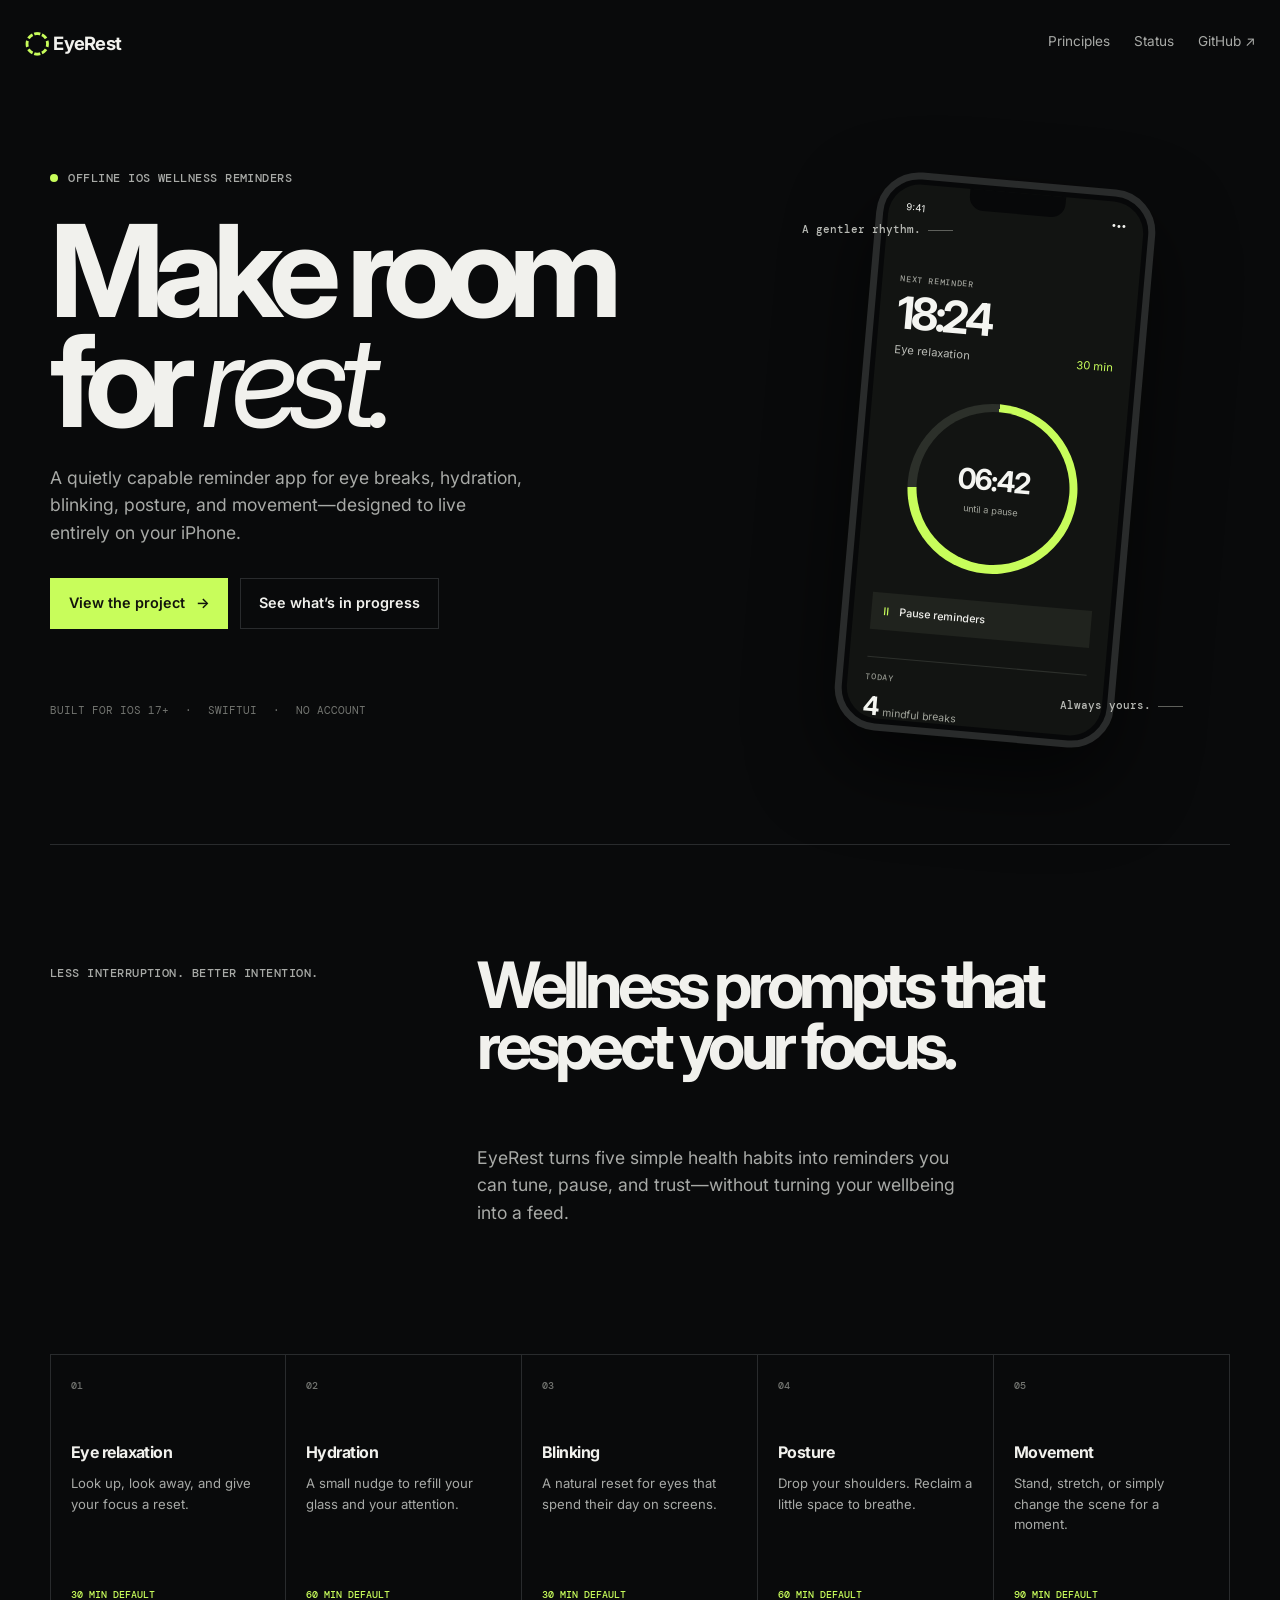
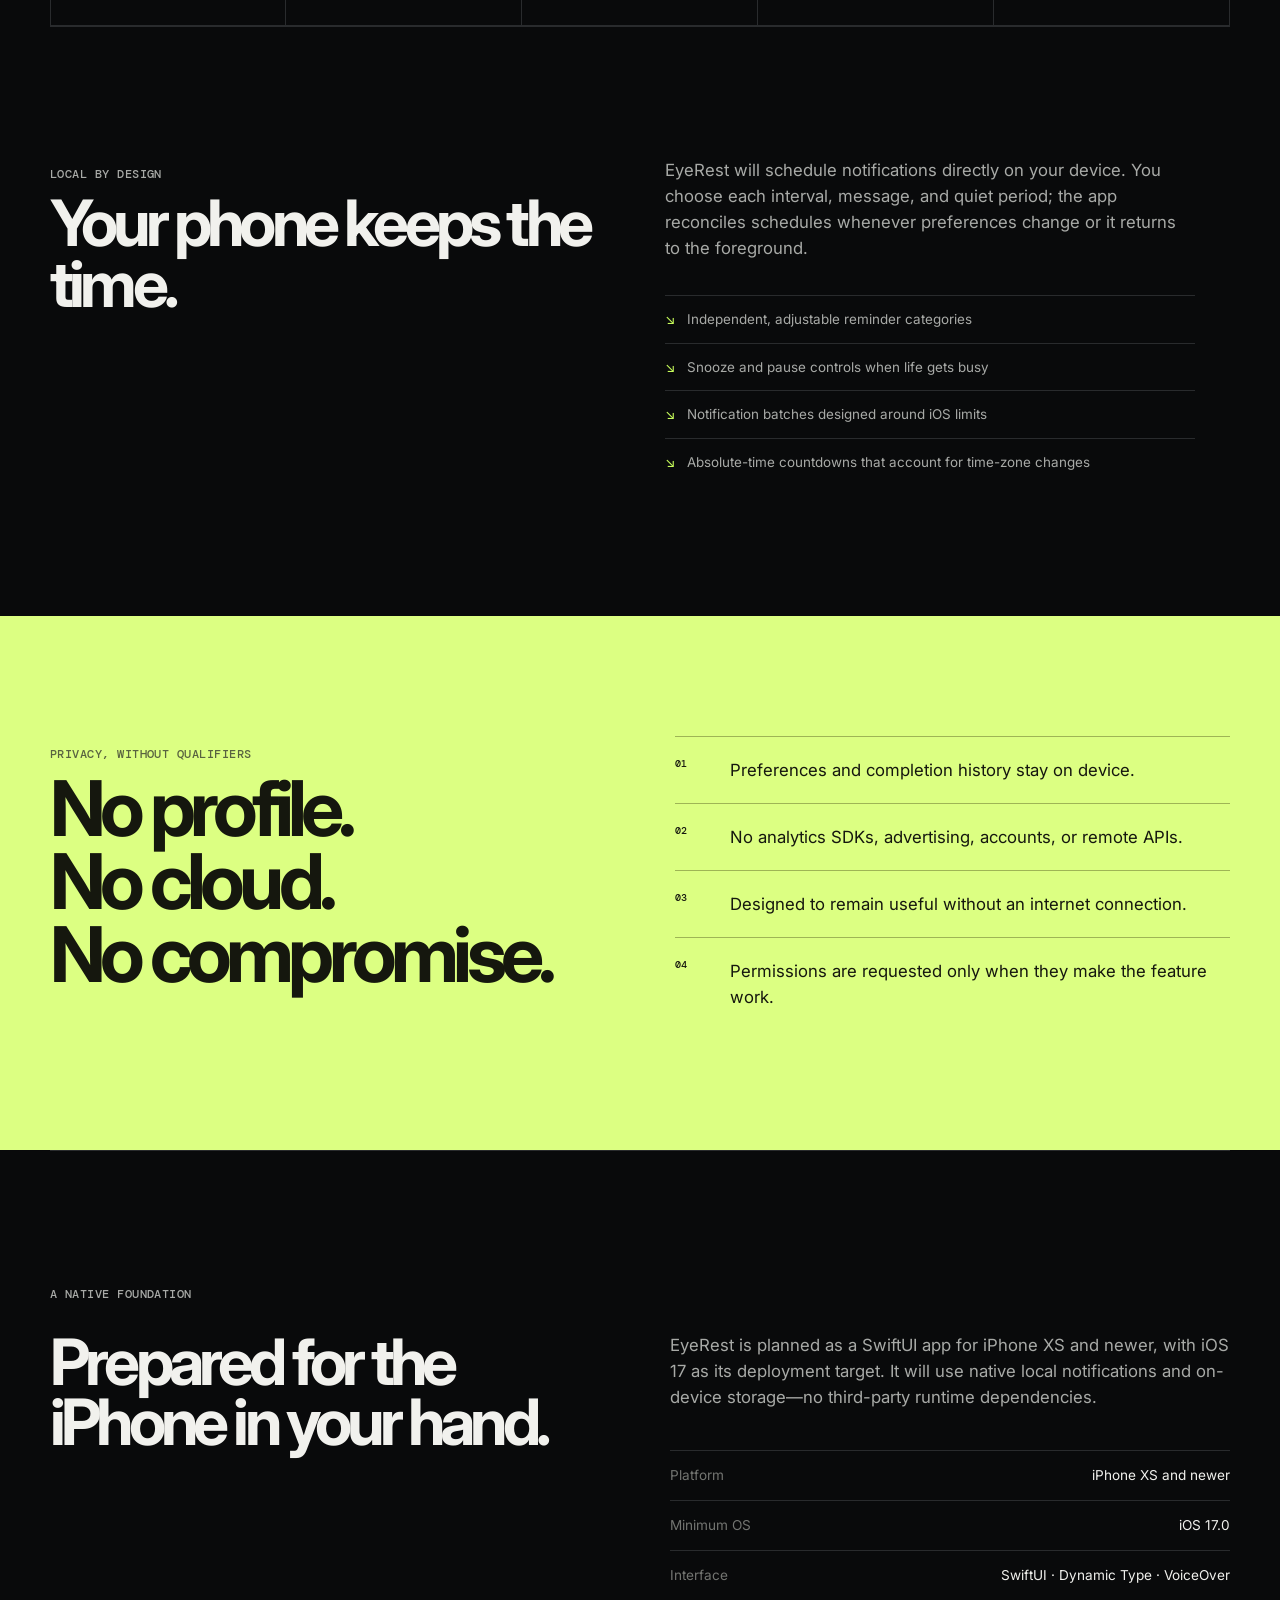
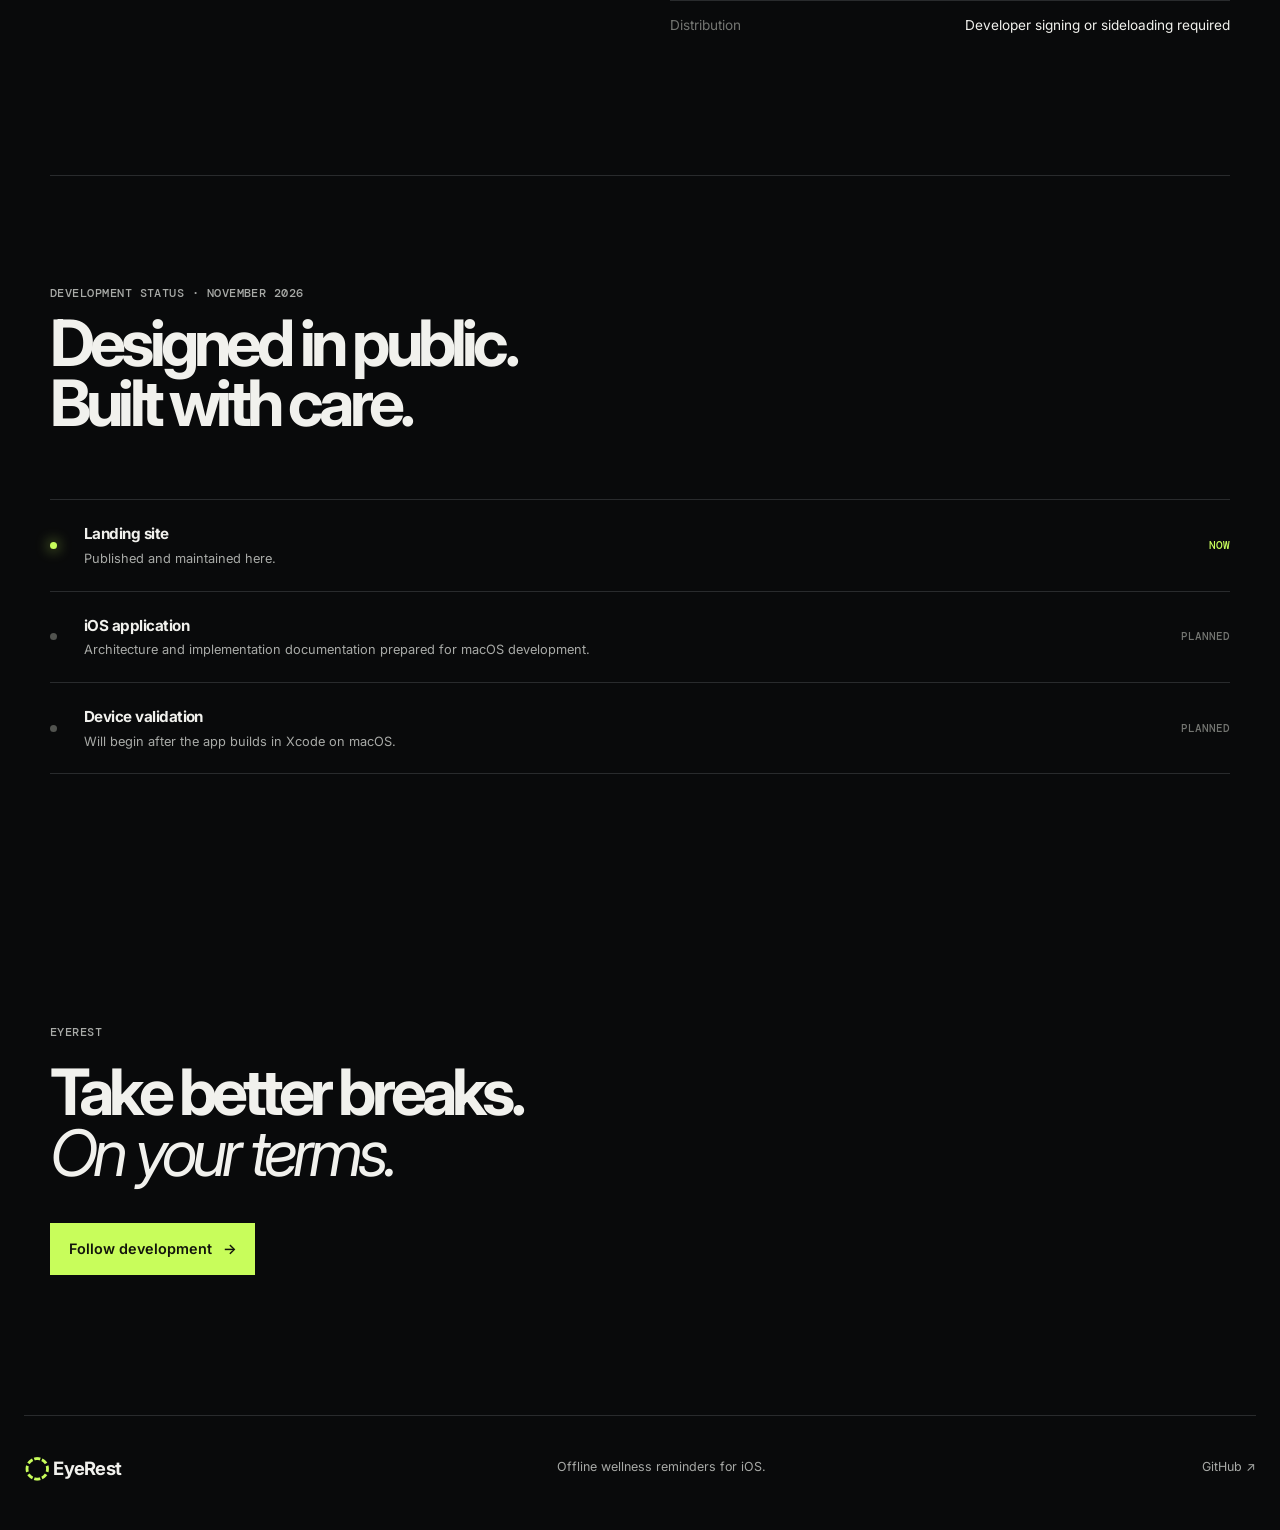
==== website/index.html @ 5dcae8ed "fix: restore landing page typography" ====
<!doctype html>
<html lang="en">
  <head>
    <meta charset="UTF-8" />
    <meta name="viewport" content="width=device-width, initial-scale=1.0" />
    <meta name="description" content="EyeRest is a privacy-first, offline iOS reminder app for calmer, healthier screen time." />
    <meta name="theme-color" content="#090a0b" />
    <title>EyeRest — A better rhythm for screen time</title>
    <link rel="preconnect" href="https://fonts.googleapis.com" />
    <link rel="preconnect" href="https://fonts.gstatic.com" crossorigin />
    <link href="https://fonts.googleapis.com/css2?family=DM+Mono:wght@400;500&family=Inter:wght@400;500;600;700;800&display=swap" rel="stylesheet" />
    <link rel="stylesheet" href="assets/styles.css" />
  </head>
  <body>
    <a class="skip-link" href="#main">Skip to content</a>
    <header class="site-header">
      <a class="brand" href="#top" aria-label="EyeRest home"><span class="brand-mark">◌</span>EyeRest</a>
      <nav aria-label="Primary navigation">
        <a href="#principles">Principles</a><a href="#status">Status</a><a href="https://github.com/Astear17/eyerest" target="_blank" rel="noreferrer">GitHub <span aria-hidden="true">↗</span></a>
      </nav>
    </header>
    <main id="main">
      <section class="hero" id="top">
        <div class="eyebrow"><span></span>Offline iOS wellness reminders</div>
        <h1>Make room<br />for <em>rest.</em></h1>
        <p class="hero-copy">A quietly capable reminder app for eye breaks, hydration, blinking, posture, and movement—designed to live entirely on your iPhone.</p>
        <div class="hero-actions"><a class="button primary" href="https://github.com/Astear17/eyerest" target="_blank" rel="noreferrer">View the project <span aria-hidden="true">→</span></a><a class="button quiet" href="#status">See what’s in progress</a></div>
        <div class="hero-meta"><span>Built for iOS 17+</span><span>SwiftUI</span><span>No account</span></div>
        <div class="phone-stage" aria-label="EyeRest app concept preview">
          <div class="phone"><div class="notch"></div><div class="screen"><div class="screen-top"><span>9:41</span><span>•••</span></div><p class="screen-label">NEXT REMINDER</p><p class="screen-time">18:24</p><p class="screen-name">Eye relaxation <span>30 min</span></p><div class="ring"><div class="ring-inner"><strong>06:42</strong><small>until a pause</small></div></div><div class="pause-demo" aria-label="Example: pause reminders"><span>Ⅱ</span> Pause reminders</div><div class="today"><p>TODAY</p><strong>4 <small>mindful breaks</small></strong></div></div></div>
          <div class="stage-note note-one">A gentler rhythm.<i></i></div><div class="stage-note note-two">Always yours.<i></i></div>
        </div>
      </section>
      <section class="intro rule-section"><p class="kicker">Less interruption. Better intention.</p><h2>Wellness prompts that respect your focus.</h2><p>EyeRest turns five simple health habits into reminders you can tune, pause, and trust—without turning your wellbeing into a feed.</p></section>
      <section class="feature-grid" aria-label="Reminder categories">
        <article><span class="num">01</span><h3>Eye relaxation</h3><p>Look up, look away, and give your focus a reset.</p><span class="default">30 min default</span></article>
        <article><span class="num">02</span><h3>Hydration</h3><p>A small nudge to refill your glass and your attention.</p><span class="default">60 min default</span></article>
        <article><span class="num">03</span><h3>Blinking</h3><p>A natural reset for eyes that spend their day on screens.</p><span class="default">30 min default</span></article>
        <article><span class="num">04</span><h3>Posture</h3><p>Drop your shoulders. Reclaim a little space to breathe.</p><span class="default">60 min default</span></article>
        <article><span class="num">05</span><h3>Movement</h3><p>Stand, stretch, or simply change the scene for a moment.</p><span class="default">90 min default</span></article>
      </section>
      <section class="notification-section rule-section"><div><p class="kicker">Local by design</p><h2>Your phone keeps the time.</h2></div><div class="notification-copy"><p>EyeRest will schedule notifications directly on your device. You choose each interval, message, and quiet period; the app reconciles schedules whenever preferences change or it returns to the foreground.</p><ul><li>Independent, adjustable reminder categories</li><li>Snooze and pause controls when life gets busy</li><li>Notification batches designed around iOS limits</li><li>Absolute-time countdowns that account for time-zone changes</li></ul></div></section>
      <section class="privacy" id="principles"><div class="privacy-statement"><p class="kicker">Privacy, without qualifiers</p><h2>No profile.<br />No cloud.<br />No compromise.</h2></div><div class="privacy-list"><div><span>01</span><p>Preferences and completion history stay on device.</p></div><div><span>02</span><p>No analytics SDKs, advertising, accounts, or remote APIs.</p></div><div><span>03</span><p>Designed to remain useful without an internet connection.</p></div><div><span>04</span><p>Permissions are requested only when they make the feature work.</p></div></div></section>
      <section class="compatibility rule-section"><p class="kicker">A native foundation</p><div class="compat-layout"><h2>Prepared for the iPhone in your hand.</h2><div><p>EyeRest is planned as a SwiftUI app for iPhone XS and newer, with iOS 17 as its deployment target. It will use native local notifications and on-device storage—no third-party runtime dependencies.</p><dl><div><dt>Platform</dt><dd>iPhone XS and newer</dd></div><div><dt>Minimum OS</dt><dd>iOS 17.0</dd></div><div><dt>Interface</dt><dd>SwiftUI · Dynamic Type · VoiceOver</dd></div><div><dt>Distribution</dt><dd>Developer signing or sideloading required</dd></div></dl></div></div></section>
      <section class="status" id="status"><p class="kicker">Development status · November 2026</p><h2>Designed in public.<br />Built with care.</h2><div class="status-grid"><div class="status-item active"><span class="status-dot"></span><div><h3>Landing site</h3><p>Published and maintained here.</p></div><b>Now</b></div><div class="status-item"><span class="status-dot"></span><div><h3>iOS application</h3><p>Architecture and implementation documentation prepared for macOS development.</p></div><b>Planned</b></div><div class="status-item"><span class="status-dot"></span><div><h3>Device validation</h3><p>Will begin after the app builds in Xcode on macOS.</p></div><b>Planned</b></div></div></section>
      <section class="closing"><p class="kicker">EyeRest</p><h2>Take better breaks.<br /><em>On your terms.</em></h2><a class="button primary" href="https://github.com/Astear17/eyerest" target="_blank" rel="noreferrer">Follow development <span aria-hidden="true">→</span></a></section>
    </main>
    <footer><a class="brand" href="#top"><span class="brand-mark">◌</span>EyeRest</a><p>Offline wellness reminders for iOS.</p><a href="https://github.com/Astear17/eyerest" target="_blank" rel="noreferrer">GitHub ↗</a></footer>
    <script src="assets/main.js"></script>
  </body>
</html>
---- website/assets/styles.css ----
:root{--bg:#090a0b;--surface:#101112;--line:#292b2d;--text:#f1f1ed;--muted:#a8aaa7;--subtle:#737571;--lime:#c8fd5b;--display:'Inter',Arial,sans-serif;--mono:'DM Mono',monospace}*{box-sizing:border-box}html{scroll-behavior:smooth}body{margin:0;background:var(--bg);color:var(--text);font:16px/1.55 var(--display)}a{color:inherit;text-decoration:none}.skip-link{position:fixed;top:-10rem;left:1rem;background:var(--lime);color:#111;padding:.6rem 1rem;z-index:5}.skip-link:focus{top:1rem}.site-header{width:min(1280px,calc(100% - 48px));height:84px;margin:auto;display:flex;align-items:center;justify-content:space-between}.brand{font-weight:700;letter-spacing:-.04em;font-size:1.15rem}.brand-mark{color:var(--lime);font-size:1.6em;vertical-align:-.08em;margin-right:.17em}nav{display:flex;gap:1.5rem;color:var(--muted);font-size:.85rem}nav a:hover,footer a:hover{color:var(--lime)}.hero{width:min(1180px,calc(100% - 48px));margin:0 auto;padding:88px 0 100px;min-height:760px;position:relative}.eyebrow,.kicker{font:500 .72rem/1.2 var(--mono);letter-spacing:.04em;text-transform:uppercase;color:var(--muted)}.eyebrow span{display:inline-block;width:8px;height:8px;background:var(--lime);border-radius:50%;margin-right:.65rem}.hero h1{font-size:clamp(4.5rem,10vw,8.9rem);line-height:.86;letter-spacing:-.085em;margin:30px 0 28px;font-weight:700}.hero em,.closing em{font-weight:400}.hero-copy{max-width:480px;color:var(--muted);font-size:1.1rem}.hero-actions{display:flex;gap:12px;margin-top:32px}.button{display:inline-flex;gap:.7rem;align-items:center;font-weight:600;font-size:.9rem;padding:.85rem 1.1rem;border:1px solid var(--line);transition:background .2s,color .2s}.primary{background:var(--lime);border-color:var(--lime);color:#12140c}.primary:hover{background:#dcff94}.quiet:hover{border-color:var(--text)}.hero-meta{display:flex;gap:16px;margin-top:74px;color:var(--subtle);font:400 .7rem var(--mono);text-transform:uppercase}.hero-meta span+span:before{content:'·';margin-right:16px}.phone-stage{position:absolute;width:390px;height:600px;right:40px;top:76px;display:grid;place-items:center}.phone{height:560px;width:280px;border:7px solid #292b2b;border-radius:43px;padding:5px;background:#070809;box-shadow:0 35px 80px #0009;transform:rotate(5deg);animation:float 6s ease-in-out infinite}.screen{background:#121412;height:100%;border-radius:32px;padding:17px 18px;color:#f4f5f1}.notch{position:absolute;width:96px;height:21px;background:#070809;border-radius:0 0 14px 14px;top:5px;left:85px;z-index:1}.screen-top{font-size:.6rem;display:flex;justify-content:space-between}.screen-label{font:500 .52rem var(--mono);letter-spacing:.08em;color:#9d9f98;margin:58px 0 0}.screen-time{font-weight:700;font-size:2.8rem;letter-spacing:-.08em;line-height:1;margin:.4rem 0}.screen-name{font-size:.7rem;margin:0;color:#b9bbb5}.screen-name span{color:var(--lime);float:right}.ring{margin:36px auto 28px;width:170px;height:170px;border-radius:50%;background:conic-gradient(var(--lime) 0 74%,#2c302a 74% 100%);display:grid;place-items:center}.ring-inner{width:153px;height:153px;border-radius:50%;display:grid;place-content:center;text-align:center;background:#121412}.ring strong{font-size:1.8rem;letter-spacing:-.07em}.ring small{color:#a2a59c;font-size:.58rem}.pause-demo{width:100%;background:#20231e;color:#f1f1ed;border:0;padding:12px;font:500 .67rem var(--display)}.pause-demo span{color:var(--lime);margin-right:7px}.today{margin-top:27px;border-top:1px solid #2d302c;padding-top:14px}.today p{font:500 .52rem var(--mono);letter-spacing:.08em;color:#8f928a;margin:0 0 4px}.today strong{font-size:1.6rem;letter-spacing:-.06em}.today small{font-size:.65rem;font-weight:400;letter-spacing:0;color:#a2a59c}.stage-note{position:absolute;font:500 .68rem var(--mono);color:#b8bab5}.stage-note i{display:inline-block;width:25px;border-top:1px solid #5e605b;vertical-align:middle;margin:0 7px}.note-one{top:62px;left:2px}.note-two{bottom:48px;right:0}.rule-section{border-top:1px solid var(--line);width:min(1180px,calc(100% - 48px));margin:auto}.intro{padding:110px 0;display:grid;grid-template-columns:1fr 2fr;gap:50px}.intro h2,.notification-section h2,.privacy h2,.compatibility h2,.status h2,.closing h2{font-size:clamp(2.5rem,5vw,5.2rem);line-height:.95;letter-spacing:-.075em;margin:0}.intro>p:last-child{color:var(--muted);font-size:1.1rem;max-width:480px;grid-column:2}.feature-grid{width:min(1180px,calc(100% - 48px));margin:auto;display:grid;grid-template-columns:repeat(5,1fr);border-top:1px solid var(--line);border-bottom:1px solid var(--line)}.feature-grid article{min-height:270px;padding:24px 20px;border-right:1px solid var(--line);display:flex;flex-direction:column}.feature-grid article:first-child{border-left:1px solid var(--line)}.num{font:500 .65rem var(--mono);color:var(--subtle)}h3{font-size:1rem;letter-spacing:-.035em;margin:48px 0 9px}.feature-grid p{font-size:.82rem;color:var(--muted);margin:0}.default{font:500 .62rem var(--mono);color:var(--lime);margin-top:auto;text-transform:uppercase}.notification-section{padding:130px 0;display:grid;grid-template-columns:1fr 1fr;gap:50px}.notification-copy{color:var(--muted);max-width:530px}.notification-copy p{margin-top:0;font-size:1.05rem}.notification-copy ul{list-style:none;padding:0;margin:34px 0 0}.notification-copy li{padding:13px 0;border-top:1px solid var(--line);font-size:.84rem}.notification-copy li:before{content:'↘';color:var(--lime);margin-right:12px}.privacy{background:#dcff82;color:#15170e;display:grid;grid-template-columns:1fr 1fr;padding:120px max(24px,calc((100vw - 1180px)/2));gap:70px}.privacy .kicker{color:#596340}.privacy h2{font-size:clamp(3rem,6vw,6rem)}.privacy-list>div{display:grid;grid-template-columns:55px 1fr;border-top:1px solid #9eb555;padding:20px 0}.privacy-list span{font:500 .65rem var(--mono)}.privacy-list p{font-size:1.05rem;margin:0}.compatibility{padding:125px 0}.compat-layout{display:grid;grid-template-columns:1fr 1fr;gap:60px;margin-top:30px}.compat-layout>div>p{color:var(--muted);font-size:1.05rem;margin-top:0}dl{margin:40px 0 0}dl>div{display:flex;justify-content:space-between;padding:14px 0;border-top:1px solid var(--line);font-size:.85rem}dt{color:var(--subtle)}dd{margin:0;text-align:right}.status{width:min(1180px,calc(100% - 48px));margin:auto;border-top:1px solid var(--line);padding:100px 0}.status-grid{margin-top:65px;border-top:1px solid var(--line)}.status-item{display:grid;grid-template-columns:18px 1fr auto;gap:16px;align-items:center;border-bottom:1px solid var(--line);padding:22px 0}.status-dot{width:7px;height:7px;border-radius:50%;background:#51534f}.status-item.active .status-dot{background:var(--lime);box-shadow:0 0 14px var(--lime)}.status-item h3{margin:0;font-size:.95rem}.status-item p{margin:3px 0 0;color:var(--muted);font-size:.8rem}.status-item b{font:500 .66rem var(--mono);text-transform:uppercase;color:var(--subtle)}.active b{color:var(--lime)}.closing{width:min(1180px,calc(100% - 48px));margin:auto;padding:140px 0}.closing h2{margin:22px 0 40px}footer{border-top:1px solid var(--line);width:min(1280px,calc(100% - 48px));margin:auto;padding:28px 0 40px;display:flex;align-items:center;justify-content:space-between;font-size:.78rem;color:var(--muted)}footer .brand{color:var(--text)}footer p{margin:0}@keyframes float{50%{transform:rotate(5deg) translateY(-12px)}}@media(max-width:800px){.site-header{height:68px;width:min(100% - 32px,1280px)}nav a:not(:last-child){display:none}.hero{width:min(100% - 32px,1180px);padding-top:70px;min-height:900px}.hero h1{font-size:clamp(4.4rem,19vw,7rem)}.phone-stage{top:410px;left:50%;right:auto;transform:translateX(-50%) scale(.9)}.hero-meta{margin-top:45px;font-size:.58rem;gap:8px}.hero-meta span+span:before{margin-right:8px}.intro{grid-template-columns:1fr;padding:80px 0;gap:25px}.intro>p:last-child{grid-column:auto}.feature-grid{grid-template-columns:1fr 1fr}.feature-grid article{min-height:210px}.feature-grid article:first-child{border-left:1px solid var(--line)}.feature-grid article:last-child{grid-column:span 2}.feature-grid h3{margin-top:26px}.notification-section,.compat-layout,.privacy{grid-template-columns:1fr}.notification-section{padding:80px 0;gap:35px}.privacy{padding:80px 24px;gap:45px}.compatibility{padding:80px 0}.status{padding:80px 0}.closing{padding:95px 0}footer{width:calc(100% - 32px);flex-wrap:wrap;gap:16px}.stage-note{display:none}}@media(max-width:410px){.phone-stage{transform:translateX(-50%) scale(.8)}.hero{min-height:825px}.hero-actions{flex-direction:column;align-items:flex-start}.feature-grid{grid-template-columns:1fr}.feature-grid article:last-child{grid-column:auto}.feature-grid article{min-height:180px}.status-item{grid-template-columns:15px 1fr}.status-item b{grid-column:2}}
@media(max-width:800px){.hero{min-height:1080px}.phone-stage{top:525px}.hero-meta{visibility:hidden}}@media(max-width:410px){.hero{min-height:975px}}
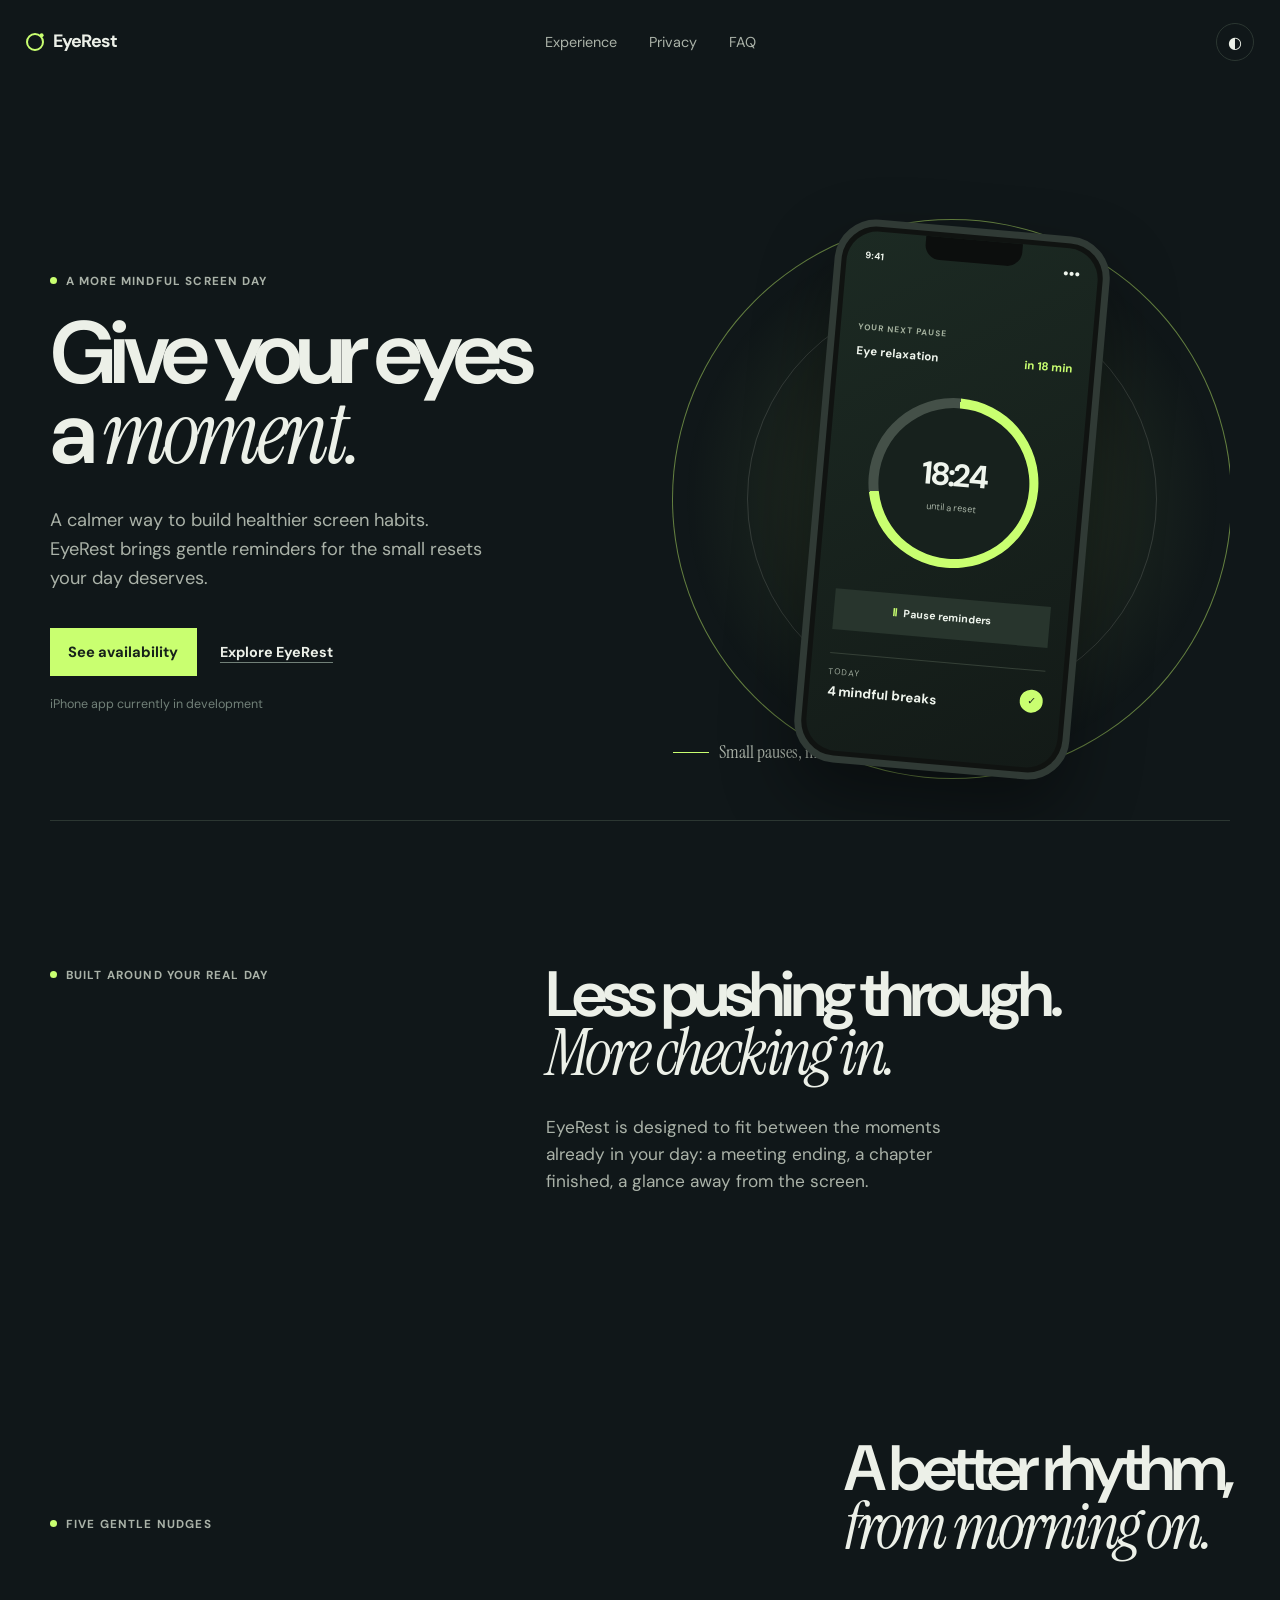
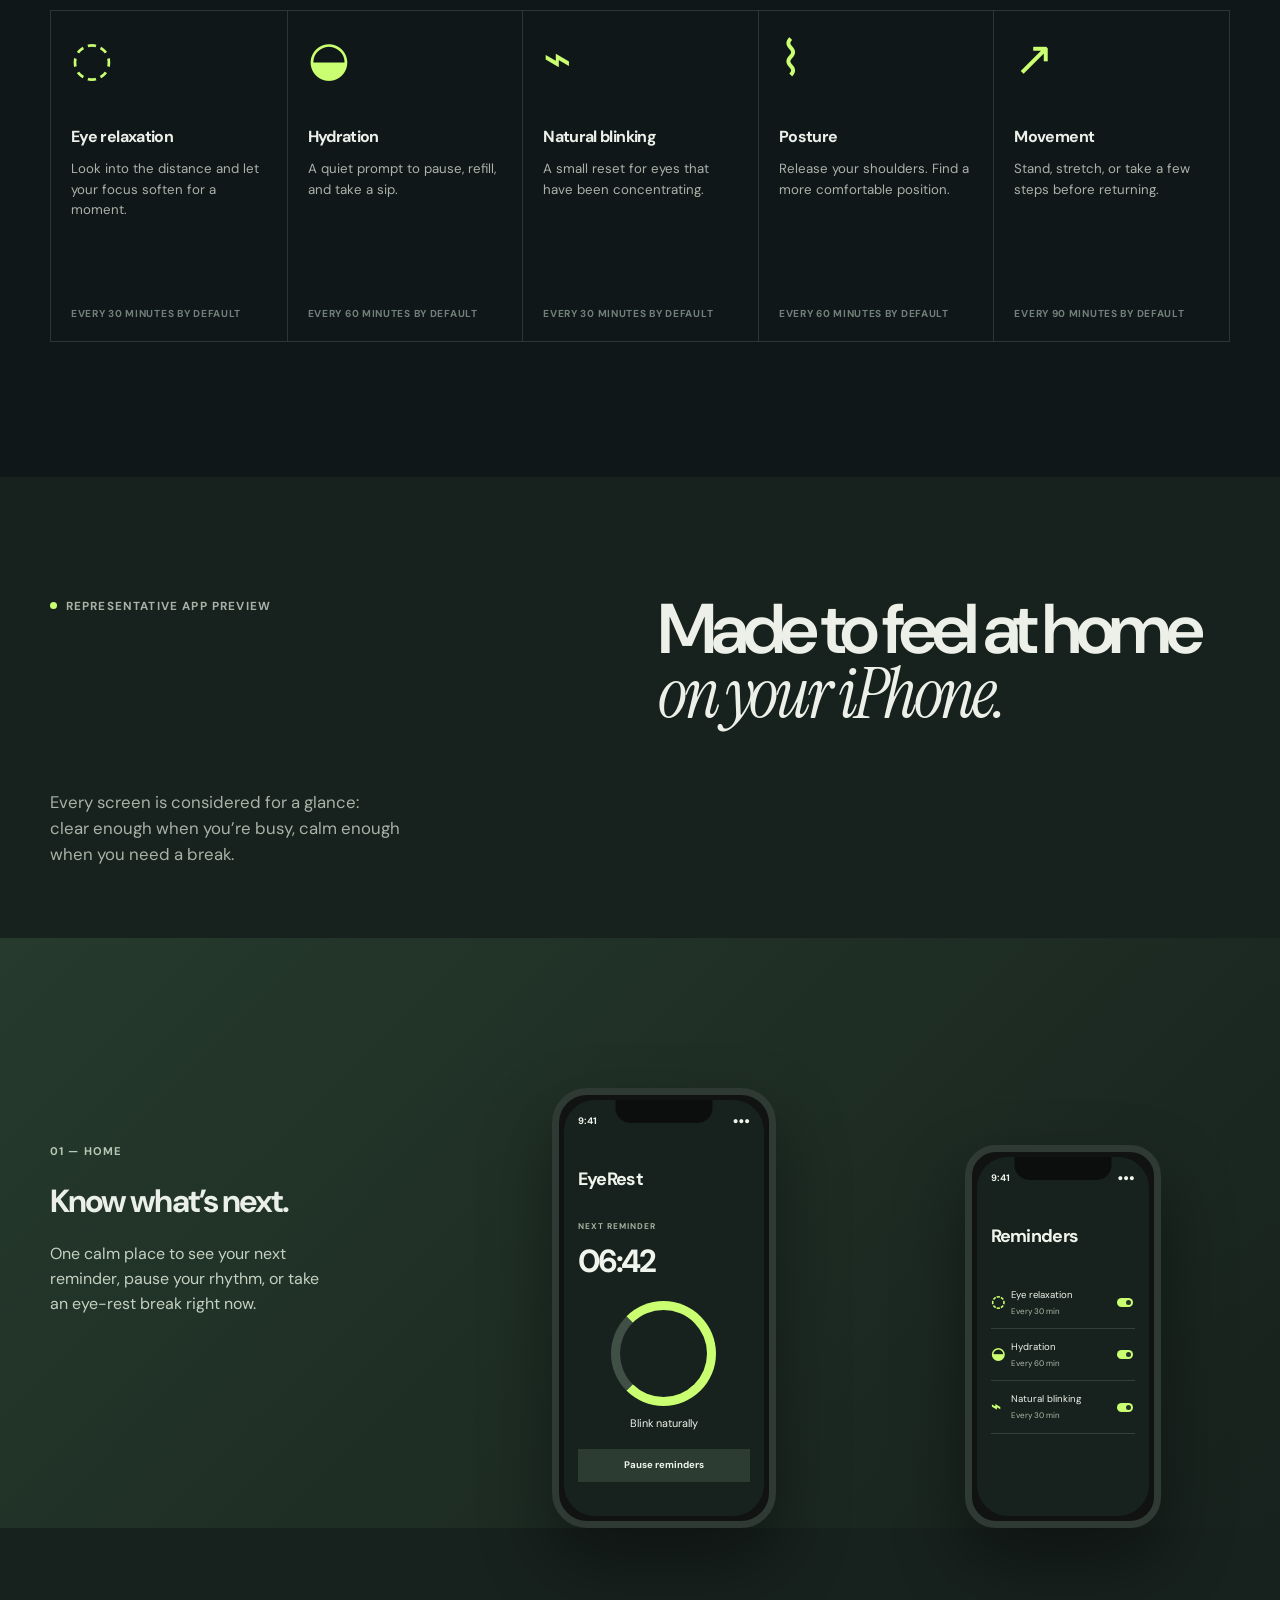
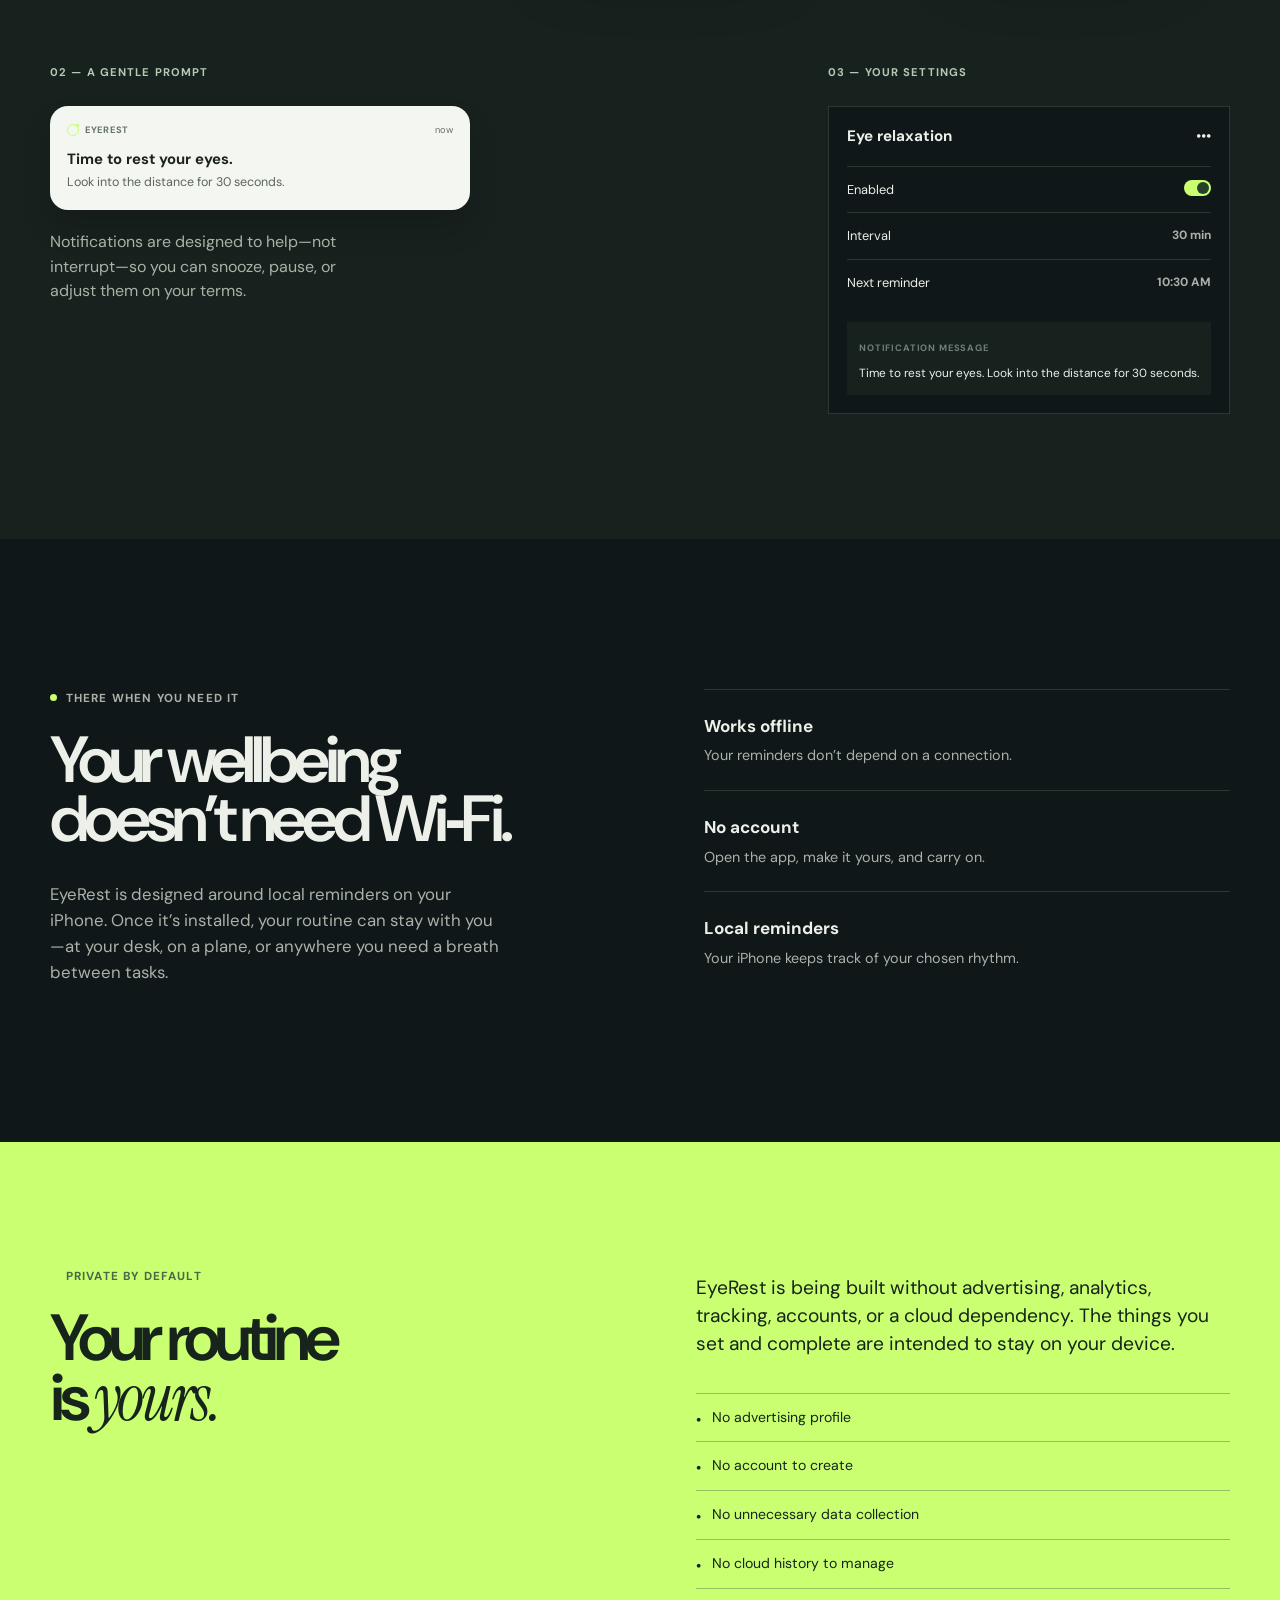
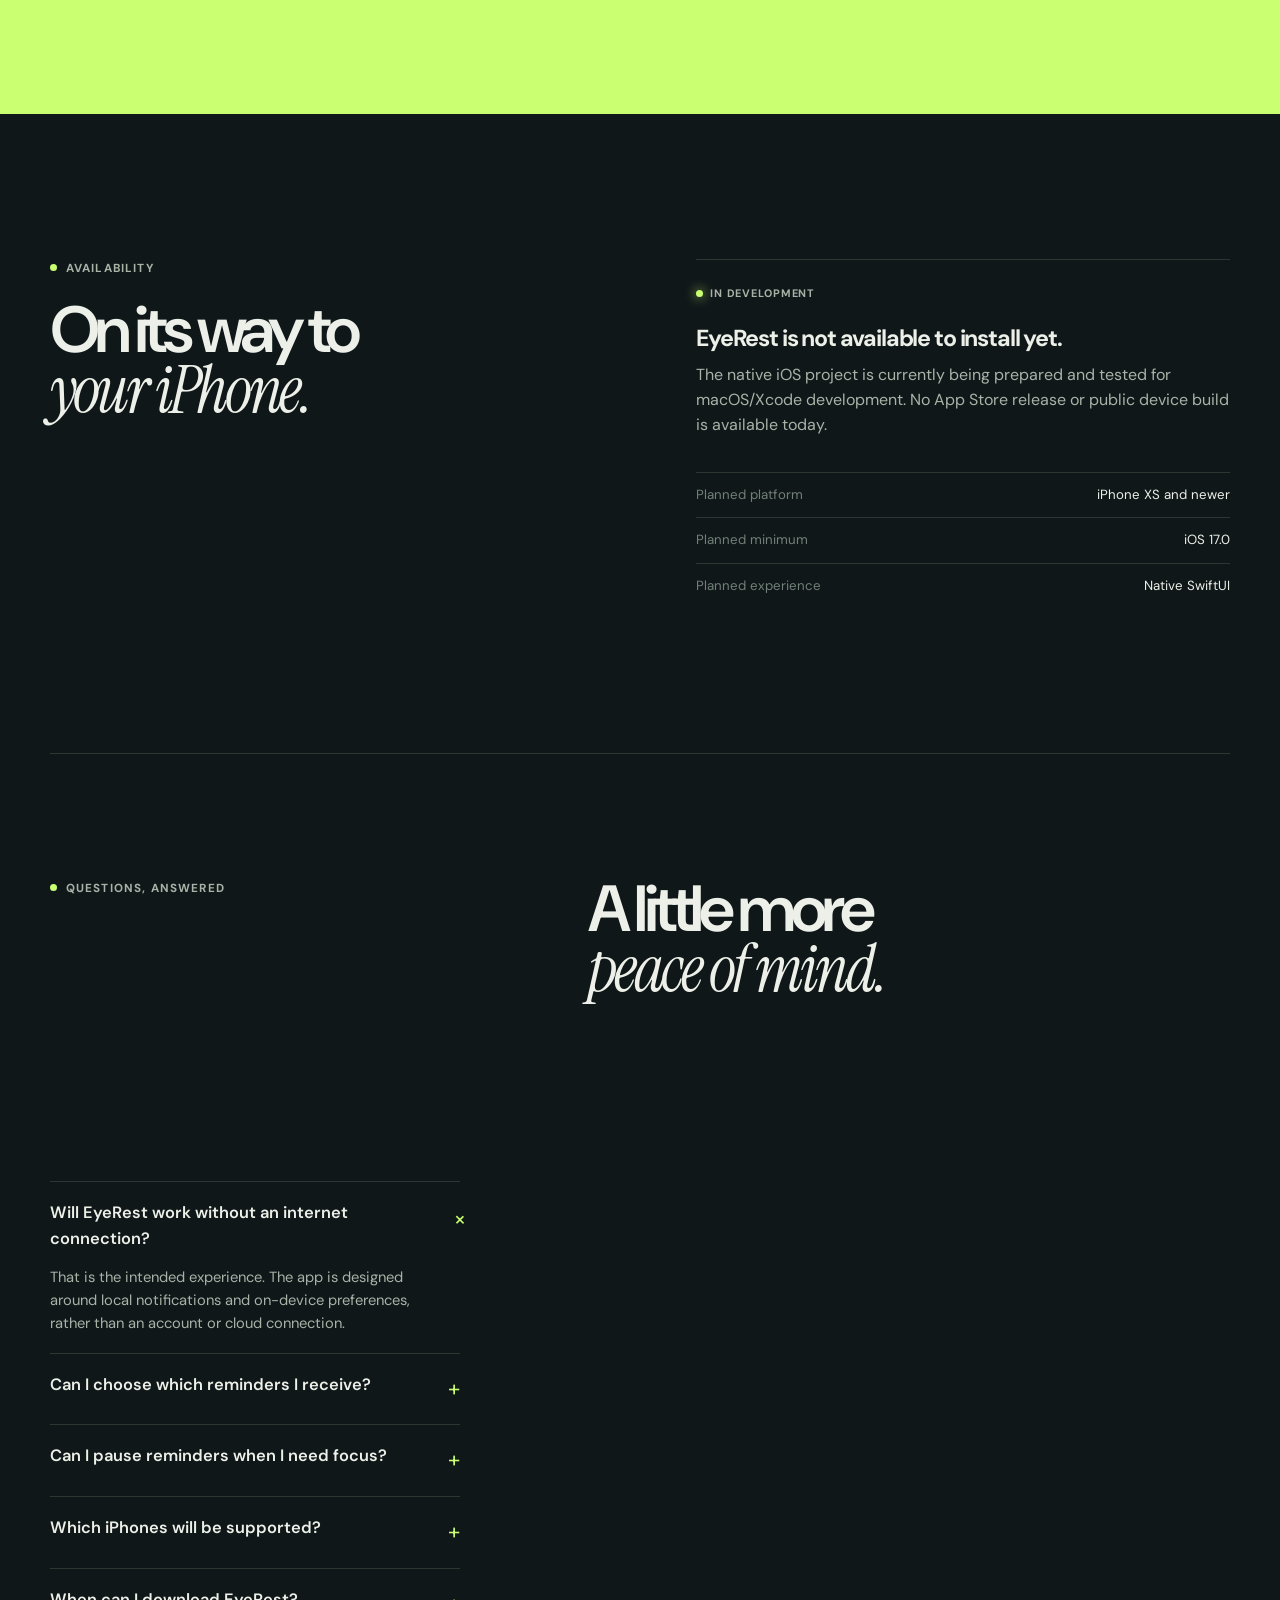
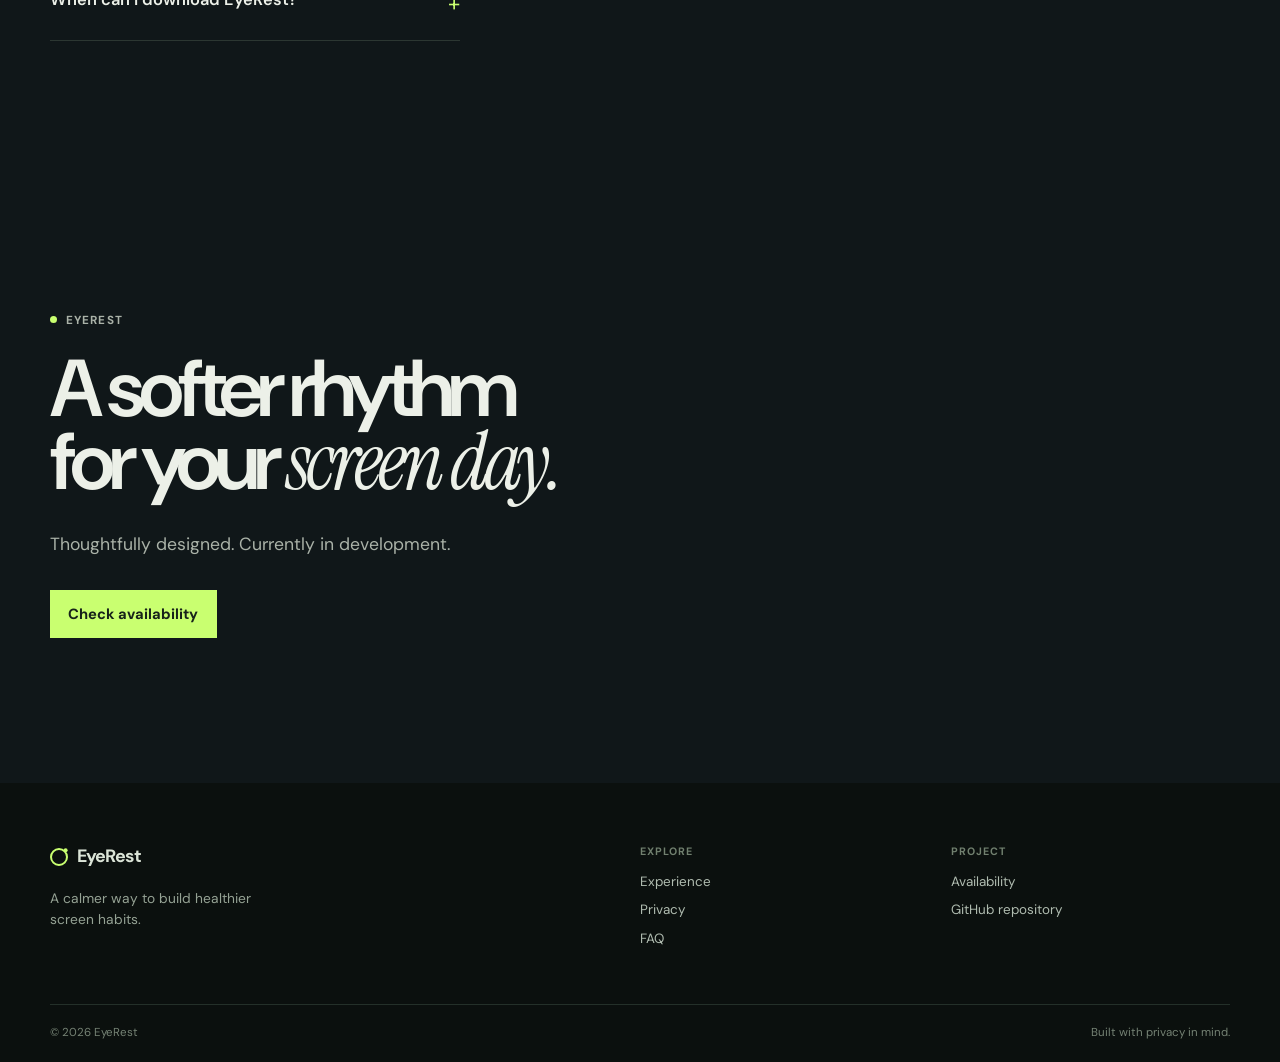
==== commit 01a45165: "feat: redesign EyeRest product website" ====
--- a/website/index.html
+++ b/website/index.html
@@ -3,49 +3,43 @@
   <head>
     <meta charset="UTF-8" />
     <meta name="viewport" content="width=device-width, initial-scale=1.0" />
-    <meta name="description" content="EyeRest is a privacy-first, offline iOS reminder app for calmer, healthier screen time." />
-    <meta name="theme-color" content="#090a0b" />
-    <title>EyeRest — A better rhythm for screen time</title>
+    <meta name="description" content="EyeRest is a calmer way to build healthier screen habits on iPhone." />
+    <meta name="theme-color" content="#101719" />
+    <title>EyeRest — Give your eyes a moment.</title>
     <link rel="preconnect" href="https://fonts.googleapis.com" />
     <link rel="preconnect" href="https://fonts.gstatic.com" crossorigin />
-    <link href="https://fonts.googleapis.com/css2?family=DM+Mono:wght@400;500&family=Inter:wght@400;500;600;700;800&display=swap" rel="stylesheet" />
+    <link href="https://fonts.googleapis.com/css2?family=DM+Sans:opsz,wght@9..40,400;9..40,500;9..40,600;9..40,700&family=Instrument+Serif:ital@0;1&display=swap" rel="stylesheet" />
     <link rel="stylesheet" href="assets/styles.css" />
   </head>
   <body>
     <a class="skip-link" href="#main">Skip to content</a>
-    <header class="site-header">
-      <a class="brand" href="#top" aria-label="EyeRest home"><span class="brand-mark">◌</span>EyeRest</a>
-      <nav aria-label="Primary navigation">
-        <a href="#principles">Principles</a><a href="#status">Status</a><a href="https://github.com/Astear17/eyerest" target="_blank" rel="noreferrer">GitHub <span aria-hidden="true">↗</span></a>
-      </nav>
+    <header class="site-header" data-header>
+      <a class="brand" href="#top" aria-label="EyeRest home"><span class="brand-orbit" aria-hidden="true"></span>EyeRest</a>
+      <nav class="site-nav" aria-label="Primary navigation"><a href="#how-it-feels">Experience</a><a href="#privacy">Privacy</a><a href="#faq">FAQ</a></nav>
+      <button class="theme-toggle" type="button" aria-label="Switch color theme" aria-pressed="false" data-theme-toggle><span aria-hidden="true">◐</span></button>
     </header>
     <main id="main">
-      <section class="hero" id="top">
-        <div class="eyebrow"><span></span>Offline iOS wellness reminders</div>
-        <h1>Make room<br />for <em>rest.</em></h1>
-        <p class="hero-copy">A quietly capable reminder app for eye breaks, hydration, blinking, posture, and movement—designed to live entirely on your iPhone.</p>
-        <div class="hero-actions"><a class="button primary" href="https://github.com/Astear17/eyerest" target="_blank" rel="noreferrer">View the project <span aria-hidden="true">→</span></a><a class="button quiet" href="#status">See what’s in progress</a></div>
-        <div class="hero-meta"><span>Built for iOS 17+</span><span>SwiftUI</span><span>No account</span></div>
-        <div class="phone-stage" aria-label="EyeRest app concept preview">
-          <div class="phone"><div class="notch"></div><div class="screen"><div class="screen-top"><span>9:41</span><span>•••</span></div><p class="screen-label">NEXT REMINDER</p><p class="screen-time">18:24</p><p class="screen-name">Eye relaxation <span>30 min</span></p><div class="ring"><div class="ring-inner"><strong>06:42</strong><small>until a pause</small></div></div><div class="pause-demo" aria-label="Example: pause reminders"><span>Ⅱ</span> Pause reminders</div><div class="today"><p>TODAY</p><strong>4 <small>mindful breaks</small></strong></div></div></div>
-          <div class="stage-note note-one">A gentler rhythm.<i></i></div><div class="stage-note note-two">Always yours.<i></i></div>
-        </div>
+      <section class="hero section-shell" id="top">
+        <div class="hero-copy reveal"><p class="eyebrow"><span></span>A more mindful screen day</p><h1>Give your eyes<br />a <em>moment.</em></h1><p class="lede">A calmer way to build healthier screen habits. EyeRest brings gentle reminders for the small resets your day deserves.</p><div class="hero-actions"><a class="button button-primary" href="#availability">See availability</a><a class="text-link" href="#how-it-feels">Explore EyeRest</a></div><p class="availability-note">iPhone app currently in development</p></div>
+        <div class="hero-visual reveal" aria-label="Representative EyeRest home dashboard preview"><div class="sun-disc sun-disc-one"></div><div class="sun-disc sun-disc-two"></div><div class="device device-hero"><div class="device-island"></div><div class="device-screen"><div class="ios-status"><span>9:41</span><span>●●●</span></div><p class="screen-overline">YOUR NEXT PAUSE</p><div class="hero-dashboard-title"><strong>Eye relaxation</strong><span>in 18 min</span></div><div class="countdown-orbit"><div><strong>18:24</strong><span>until a reset</span></div></div><div class="screen-action"><span>Ⅱ</span>Pause reminders</div><div class="screen-divider"></div><div class="today-row"><div><small>TODAY</small><strong>4 mindful breaks</strong></div><span class="check-orb">✓</span></div></div></div><div class="quiet-caption"><span></span><p>Small pauses, made easy.</p></div></div>
       </section>
-      <section class="intro rule-section"><p class="kicker">Less interruption. Better intention.</p><h2>Wellness prompts that respect your focus.</h2><p>EyeRest turns five simple health habits into reminders you can tune, pause, and trust—without turning your wellbeing into a feed.</p></section>
-      <section class="feature-grid" aria-label="Reminder categories">
-        <article><span class="num">01</span><h3>Eye relaxation</h3><p>Look up, look away, and give your focus a reset.</p><span class="default">30 min default</span></article>
-        <article><span class="num">02</span><h3>Hydration</h3><p>A small nudge to refill your glass and your attention.</p><span class="default">60 min default</span></article>
-        <article><span class="num">03</span><h3>Blinking</h3><p>A natural reset for eyes that spend their day on screens.</p><span class="default">30 min default</span></article>
-        <article><span class="num">04</span><h3>Posture</h3><p>Drop your shoulders. Reclaim a little space to breathe.</p><span class="default">60 min default</span></article>
-        <article><span class="num">05</span><h3>Movement</h3><p>Stand, stretch, or simply change the scene for a moment.</p><span class="default">90 min default</span></article>
-      </section>
-      <section class="notification-section rule-section"><div><p class="kicker">Local by design</p><h2>Your phone keeps the time.</h2></div><div class="notification-copy"><p>EyeRest will schedule notifications directly on your device. You choose each interval, message, and quiet period; the app reconciles schedules whenever preferences change or it returns to the foreground.</p><ul><li>Independent, adjustable reminder categories</li><li>Snooze and pause controls when life gets busy</li><li>Notification batches designed around iOS limits</li><li>Absolute-time countdowns that account for time-zone changes</li></ul></div></section>
-      <section class="privacy" id="principles"><div class="privacy-statement"><p class="kicker">Privacy, without qualifiers</p><h2>No profile.<br />No cloud.<br />No compromise.</h2></div><div class="privacy-list"><div><span>01</span><p>Preferences and completion history stay on device.</p></div><div><span>02</span><p>No analytics SDKs, advertising, accounts, or remote APIs.</p></div><div><span>03</span><p>Designed to remain useful without an internet connection.</p></div><div><span>04</span><p>Permissions are requested only when they make the feature work.</p></div></div></section>
-      <section class="compatibility rule-section"><p class="kicker">A native foundation</p><div class="compat-layout"><h2>Prepared for the iPhone in your hand.</h2><div><p>EyeRest is planned as a SwiftUI app for iPhone XS and newer, with iOS 17 as its deployment target. It will use native local notifications and on-device storage—no third-party runtime dependencies.</p><dl><div><dt>Platform</dt><dd>iPhone XS and newer</dd></div><div><dt>Minimum OS</dt><dd>iOS 17.0</dd></div><div><dt>Interface</dt><dd>SwiftUI · Dynamic Type · VoiceOver</dd></div><div><dt>Distribution</dt><dd>Developer signing or sideloading required</dd></div></dl></div></div></section>
-      <section class="status" id="status"><p class="kicker">Development status · November 2026</p><h2>Designed in public.<br />Built with care.</h2><div class="status-grid"><div class="status-item active"><span class="status-dot"></span><div><h3>Landing site</h3><p>Published and maintained here.</p></div><b>Now</b></div><div class="status-item"><span class="status-dot"></span><div><h3>iOS application</h3><p>Architecture and implementation documentation prepared for macOS development.</p></div><b>Planned</b></div><div class="status-item"><span class="status-dot"></span><div><h3>Device validation</h3><p>Will begin after the app builds in Xcode on macOS.</p></div><b>Planned</b></div></div></section>
-      <section class="closing"><p class="kicker">EyeRest</p><h2>Take better breaks.<br /><em>On your terms.</em></h2><a class="button primary" href="https://github.com/Astear17/eyerest" target="_blank" rel="noreferrer">Follow development <span aria-hidden="true">→</span></a></section>
+      <section class="intro section-shell reveal" id="how-it-feels"><p class="eyebrow"><span></span>Built around your real day</p><div><h2>Less pushing through.<br /><em>More checking in.</em></h2><p>EyeRest is designed to fit between the moments already in your day: a meeting ending, a chapter finished, a glance away from the screen.</p></div></section>
+      <section class="rhythm section-shell" aria-labelledby="rhythm-heading"><div class="section-heading reveal"><p class="eyebrow"><span></span>Five gentle nudges</p><h2 id="rhythm-heading">A better rhythm,<br /><em>from morning on.</em></h2></div><div class="rhythm-grid">
+        <article class="habit reveal"><div class="habit-symbol">◌</div><div><h3>Eye relaxation</h3><p>Look into the distance and let your focus soften for a moment.</p></div><small>Every 30 minutes by default</small></article>
+        <article class="habit reveal"><div class="habit-symbol">◒</div><div><h3>Hydration</h3><p>A quiet prompt to pause, refill, and take a sip.</p></div><small>Every 60 minutes by default</small></article>
+        <article class="habit reveal"><div class="habit-symbol">⌁</div><div><h3>Natural blinking</h3><p>A small reset for eyes that have been concentrating.</p></div><small>Every 30 minutes by default</small></article>
+        <article class="habit reveal"><div class="habit-symbol">⌇</div><div><h3>Posture</h3><p>Release your shoulders. Find a more comfortable position.</p></div><small>Every 60 minutes by default</small></article>
+        <article class="habit reveal"><div class="habit-symbol">↗</div><div><h3>Movement</h3><p>Stand, stretch, or take a few steps before returning.</p></div><small>Every 90 minutes by default</small></article>
+      </div></section>
+      <section class="showcase" aria-label="Representative EyeRest application previews"><div class="section-shell showcase-head reveal"><p class="eyebrow"><span></span>Representative app preview</p><h2>Made to feel at home<br /><em>on your iPhone.</em></h2><p>Every screen is considered for a glance: clear enough when you’re busy, calm enough when you need a break.</p></div><div class="showcase-stage"><div class="section-shell showcase-grid"><div class="showcase-copy reveal"><p class="screen-number">01 — Home</p><h3>Know what’s next.</h3><p>One calm place to see your next reminder, pause your rhythm, or take an eye-rest break right now.</p></div><div class="device device-home reveal"><div class="device-island"></div><div class="device-screen mini-screen"><div class="ios-status"><span>9:41</span><span>●●●</span></div><h4>EyeRest</h4><p class="mini-label">NEXT REMINDER</p><strong class="mini-time">06:42</strong><div class="mini-ring"></div><p class="mini-title">Blink naturally</p><div class="mini-button">Pause reminders</div></div></div><div class="device device-reminders reveal"><div class="device-island"></div><div class="device-screen mini-screen reminders-screen"><div class="ios-status"><span>9:41</span><span>●●●</span></div><h4>Reminders</h4><div class="reminder-list"><div><b>◌</b><span>Eye relaxation<small>Every 30 min</small></span><i></i></div><div><b>◒</b><span>Hydration<small>Every 60 min</small></span><i></i></div><div><b>⌁</b><span>Natural blinking<small>Every 30 min</small></span><i></i></div></div></div></div></div></div>
+        <div class="section-shell configuration-row"><div class="notification-preview reveal"><p class="screen-number">02 — A gentle prompt</p><div class="notification-card"><div class="notification-app"><span class="brand-orbit"></span>EYEREST <time>now</time></div><strong>Time to rest your eyes.</strong><p>Look into the distance for 30 seconds.</p></div><p class="notification-copy">Notifications are designed to help—not interrupt—so you can snooze, pause, or adjust them on your terms.</p></div><div class="settings-preview reveal"><p class="screen-number">03 — Your settings</p><div class="settings-sheet"><div class="sheet-header"><strong>Eye relaxation</strong><span>•••</span></div><div class="setting-line"><span>Enabled</span><i></i></div><div class="setting-line"><span>Interval</span><b>30 min</b></div><div class="setting-line"><span>Next reminder</span><b>10:30 AM</b></div><div class="setting-message"><small>NOTIFICATION MESSAGE</small><p>Time to rest your eyes. Look into the distance for 30 seconds.</p></div></div></div></div></section>
+      <section class="offline section-shell reveal" id="offline"><div class="offline-copy"><p class="eyebrow"><span></span>There when you need it</p><h2>Your wellbeing<br />doesn’t need Wi‑Fi.</h2><p>EyeRest is designed around local reminders on your iPhone. Once it’s installed, your routine can stay with you—at your desk, on a plane, or anywhere you need a breath between tasks.</p></div><div class="offline-points"><div><b>Works offline</b><p>Your reminders don’t depend on a connection.</p></div><div><b>No account</b><p>Open the app, make it yours, and carry on.</p></div><div><b>Local reminders</b><p>Your iPhone keeps track of your chosen rhythm.</p></div></div></section>
+      <section class="privacy-section" id="privacy"><div class="section-shell privacy-layout reveal"><div><p class="eyebrow"><span></span>Private by default</p><h2>Your routine<br />is <em>yours.</em></h2></div><div class="privacy-answer"><p>EyeRest is being built without advertising, analytics, tracking, accounts, or a cloud dependency. The things you set and complete are intended to stay on your device.</p><ul><li>No advertising profile</li><li>No account to create</li><li>No unnecessary data collection</li><li>No cloud history to manage</li></ul></div></div></section>
+      <section class="compatibility section-shell reveal" id="availability"><div><p class="eyebrow"><span></span>Availability</p><h2>On its way to<br /><em>your iPhone.</em></h2></div><div class="availability-card"><p class="status-pill"><span></span>In development</p><h3>EyeRest is not available to install yet.</h3><p>The native iOS project is currently being prepared and tested for macOS/Xcode development. No App Store release or public device build is available today.</p><dl><div><dt>Planned platform</dt><dd>iPhone XS and newer</dd></div><div><dt>Planned minimum</dt><dd>iOS 17.0</dd></div><div><dt>Planned experience</dt><dd>Native SwiftUI</dd></div></dl></div></section>
+      <section class="faq section-shell reveal" id="faq"><p class="eyebrow"><span></span>Questions, answered</p><h2>A little more<br /><em>peace of mind.</em></h2><div class="faq-list"><details open><summary>Will EyeRest work without an internet connection?<span>+</span></summary><p>That is the intended experience. The app is designed around local notifications and on-device preferences, rather than an account or cloud connection.</p></details><details><summary>Can I choose which reminders I receive?<span>+</span></summary><p>Yes. The planned app includes independent controls for eye relaxation, hydration, blinking, posture, and movement, with adjustable intervals and messages.</p></details><details><summary>Can I pause reminders when I need focus?<span>+</span></summary><p>Yes. The planned home screen includes a quick pause and resume control, plus snooze actions for individual reminders.</p></details><details><summary>Which iPhones will be supported?<span>+</span></summary><p>EyeRest is planned for iPhone XS and newer, with iOS 17.0 as the minimum target.</p></details><details><summary>When can I download EyeRest?<span>+</span></summary><p>There is no public download yet. The app is in development and has not been released on the App Store or as a public device build.</p></details></div></section>
+      <section class="closing section-shell reveal"><p class="eyebrow"><span></span>EyeRest</p><h2>A softer rhythm<br />for your <em>screen day.</em></h2><p>Thoughtfully designed. Currently in development.</p><a class="button button-primary" href="#availability">Check availability</a></section>
     </main>
-    <footer><a class="brand" href="#top"><span class="brand-mark">◌</span>EyeRest</a><p>Offline wellness reminders for iOS.</p><a href="https://github.com/Astear17/eyerest" target="_blank" rel="noreferrer">GitHub ↗</a></footer>
+    <footer class="site-footer"><div class="section-shell footer-grid"><div><a class="brand" href="#top"><span class="brand-orbit" aria-hidden="true"></span>EyeRest</a><p>A calmer way to build healthier screen habits.</p></div><div><p class="footer-title">Explore</p><a href="#how-it-feels">Experience</a><a href="#privacy">Privacy</a><a href="#faq">FAQ</a></div><div><p class="footer-title">Project</p><a href="#availability">Availability</a><a href="https://github.com/Astear17/EyeRest" target="_blank" rel="noreferrer">GitHub repository</a></div></div><div class="section-shell footer-bottom"><span>© 2026 EyeRest</span><span>Built with privacy in mind.</span></div></footer>
     <script src="assets/main.js"></script>
   </body>
 </html>
--- a/website/assets/styles.css
+++ b/website/assets/styles.css
@@ -1,2 +1,2 @@
-:root{--bg:#090a0b;--surface:#101112;--line:#292b2d;--text:#f1f1ed;--muted:#a8aaa7;--subtle:#737571;--lime:#c8fd5b;--display:'Inter',Arial,sans-serif;--mono:'DM Mono',monospace}*{box-sizing:border-box}html{scroll-behavior:smooth}body{margin:0;background:var(--bg);color:var(--text);font:16px/1.55 var(--display)}a{color:inherit;text-decoration:none}.skip-link{position:fixed;top:-10rem;left:1rem;background:var(--lime);color:#111;padding:.6rem 1rem;z-index:5}.skip-link:focus{top:1rem}.site-header{width:min(1280px,calc(100% - 48px));height:84px;margin:auto;display:flex;align-items:center;justify-content:space-between}.brand{font-weight:700;letter-spacing:-.04em;font-size:1.15rem}.brand-mark{color:var(--lime);font-size:1.6em;vertical-align:-.08em;margin-right:.17em}nav{display:flex;gap:1.5rem;color:var(--muted);font-size:.85rem}nav a:hover,footer a:hover{color:var(--lime)}.hero{width:min(1180px,calc(100% - 48px));margin:0 auto;padding:88px 0 100px;min-height:760px;position:relative}.eyebrow,.kicker{font:500 .72rem/1.2 var(--mono);letter-spacing:.04em;text-transform:uppercase;color:var(--muted)}.eyebrow span{display:inline-block;width:8px;height:8px;background:var(--lime);border-radius:50%;margin-right:.65rem}.hero h1{font-size:clamp(4.5rem,10vw,8.9rem);line-height:.86;letter-spacing:-.085em;margin:30px 0 28px;font-weight:700}.hero em,.closing em{font-weight:400}.hero-copy{max-width:480px;color:var(--muted);font-size:1.1rem}.hero-actions{display:flex;gap:12px;margin-top:32px}.button{display:inline-flex;gap:.7rem;align-items:center;font-weight:600;font-size:.9rem;padding:.85rem 1.1rem;border:1px solid var(--line);transition:background .2s,color .2s}.primary{background:var(--lime);border-color:var(--lime);color:#12140c}.primary:hover{background:#dcff94}.quiet:hover{border-color:var(--text)}.hero-meta{display:flex;gap:16px;margin-top:74px;color:var(--subtle);font:400 .7rem var(--mono);text-transform:uppercase}.hero-meta span+span:before{content:'·';margin-right:16px}.phone-stage{position:absolute;width:390px;height:600px;right:40px;top:76px;display:grid;place-items:center}.phone{height:560px;width:280px;border:7px solid #292b2b;border-radius:43px;padding:5px;background:#070809;box-shadow:0 35px 80px #0009;transform:rotate(5deg);animation:float 6s ease-in-out infinite}.screen{background:#121412;height:100%;border-radius:32px;padding:17px 18px;color:#f4f5f1}.notch{position:absolute;width:96px;height:21px;background:#070809;border-radius:0 0 14px 14px;top:5px;left:85px;z-index:1}.screen-top{font-size:.6rem;display:flex;justify-content:space-between}.screen-label{font:500 .52rem var(--mono);letter-spacing:.08em;color:#9d9f98;margin:58px 0 0}.screen-time{font-weight:700;font-size:2.8rem;letter-spacing:-.08em;line-height:1;margin:.4rem 0}.screen-name{font-size:.7rem;margin:0;color:#b9bbb5}.screen-name span{color:var(--lime);float:right}.ring{margin:36px auto 28px;width:170px;height:170px;border-radius:50%;background:conic-gradient(var(--lime) 0 74%,#2c302a 74% 100%);display:grid;place-items:center}.ring-inner{width:153px;height:153px;border-radius:50%;display:grid;place-content:center;text-align:center;background:#121412}.ring strong{font-size:1.8rem;letter-spacing:-.07em}.ring small{color:#a2a59c;font-size:.58rem}.pause-demo{width:100%;background:#20231e;color:#f1f1ed;border:0;padding:12px;font:500 .67rem var(--display)}.pause-demo span{color:var(--lime);margin-right:7px}.today{margin-top:27px;border-top:1px solid #2d302c;padding-top:14px}.today p{font:500 .52rem var(--mono);letter-spacing:.08em;color:#8f928a;margin:0 0 4px}.today strong{font-size:1.6rem;letter-spacing:-.06em}.today small{font-size:.65rem;font-weight:400;letter-spacing:0;color:#a2a59c}.stage-note{position:absolute;font:500 .68rem var(--mono);color:#b8bab5}.stage-note i{display:inline-block;width:25px;border-top:1px solid #5e605b;vertical-align:middle;margin:0 7px}.note-one{top:62px;left:2px}.note-two{bottom:48px;right:0}.rule-section{border-top:1px solid var(--line);width:min(1180px,calc(100% - 48px));margin:auto}.intro{padding:110px 0;display:grid;grid-template-columns:1fr 2fr;gap:50px}.intro h2,.notification-section h2,.privacy h2,.compatibility h2,.status h2,.closing h2{font-size:clamp(2.5rem,5vw,5.2rem);line-height:.95;letter-spacing:-.075em;margin:0}.intro>p:last-child{color:var(--muted);font-size:1.1rem;max-width:480px;grid-column:2}.feature-grid{width:min(1180px,calc(100% - 48px));margin:auto;display:grid;grid-template-columns:repeat(5,1fr);border-top:1px solid var(--line);border-bottom:1px solid var(--line)}.feature-grid article{min-height:270px;padding:24px 20px;border-right:1px solid var(--line);display:flex;flex-direction:column}.feature-grid article:first-child{border-left:1px solid var(--line)}.num{font:500 .65rem var(--mono);color:var(--subtle)}h3{font-size:1rem;letter-spacing:-.035em;margin:48px 0 9px}.feature-grid p{font-size:.82rem;color:var(--muted);margin:0}.default{font:500 .62rem var(--mono);color:var(--lime);margin-top:auto;text-transform:uppercase}.notification-section{padding:130px 0;display:grid;grid-template-columns:1fr 1fr;gap:50px}.notification-copy{color:var(--muted);max-width:530px}.notification-copy p{margin-top:0;font-size:1.05rem}.notification-copy ul{list-style:none;padding:0;margin:34px 0 0}.notification-copy li{padding:13px 0;border-top:1px solid var(--line);font-size:.84rem}.notification-copy li:before{content:'↘';color:var(--lime);margin-right:12px}.privacy{background:#dcff82;color:#15170e;display:grid;grid-template-columns:1fr 1fr;padding:120px max(24px,calc((100vw - 1180px)/2));gap:70px}.privacy .kicker{color:#596340}.privacy h2{font-size:clamp(3rem,6vw,6rem)}.privacy-list>div{display:grid;grid-template-columns:55px 1fr;border-top:1px solid #9eb555;padding:20px 0}.privacy-list span{font:500 .65rem var(--mono)}.privacy-list p{font-size:1.05rem;margin:0}.compatibility{padding:125px 0}.compat-layout{display:grid;grid-template-columns:1fr 1fr;gap:60px;margin-top:30px}.compat-layout>div>p{color:var(--muted);font-size:1.05rem;margin-top:0}dl{margin:40px 0 0}dl>div{display:flex;justify-content:space-between;padding:14px 0;border-top:1px solid var(--line);font-size:.85rem}dt{color:var(--subtle)}dd{margin:0;text-align:right}.status{width:min(1180px,calc(100% - 48px));margin:auto;border-top:1px solid var(--line);padding:100px 0}.status-grid{margin-top:65px;border-top:1px solid var(--line)}.status-item{display:grid;grid-template-columns:18px 1fr auto;gap:16px;align-items:center;border-bottom:1px solid var(--line);padding:22px 0}.status-dot{width:7px;height:7px;border-radius:50%;background:#51534f}.status-item.active .status-dot{background:var(--lime);box-shadow:0 0 14px var(--lime)}.status-item h3{margin:0;font-size:.95rem}.status-item p{margin:3px 0 0;color:var(--muted);font-size:.8rem}.status-item b{font:500 .66rem var(--mono);text-transform:uppercase;color:var(--subtle)}.active b{color:var(--lime)}.closing{width:min(1180px,calc(100% - 48px));margin:auto;padding:140px 0}.closing h2{margin:22px 0 40px}footer{border-top:1px solid var(--line);width:min(1280px,calc(100% - 48px));margin:auto;padding:28px 0 40px;display:flex;align-items:center;justify-content:space-between;font-size:.78rem;color:var(--muted)}footer .brand{color:var(--text)}footer p{margin:0}@keyframes float{50%{transform:rotate(5deg) translateY(-12px)}}@media(max-width:800px){.site-header{height:68px;width:min(100% - 32px,1280px)}nav a:not(:last-child){display:none}.hero{width:min(100% - 32px,1180px);padding-top:70px;min-height:900px}.hero h1{font-size:clamp(4.4rem,19vw,7rem)}.phone-stage{top:410px;left:50%;right:auto;transform:translateX(-50%) scale(.9)}.hero-meta{margin-top:45px;font-size:.58rem;gap:8px}.hero-meta span+span:before{margin-right:8px}.intro{grid-template-columns:1fr;padding:80px 0;gap:25px}.intro>p:last-child{grid-column:auto}.feature-grid{grid-template-columns:1fr 1fr}.feature-grid article{min-height:210px}.feature-grid article:first-child{border-left:1px solid var(--line)}.feature-grid article:last-child{grid-column:span 2}.feature-grid h3{margin-top:26px}.notification-section,.compat-layout,.privacy{grid-template-columns:1fr}.notification-section{padding:80px 0;gap:35px}.privacy{padding:80px 24px;gap:45px}.compatibility{padding:80px 0}.status{padding:80px 0}.closing{padding:95px 0}footer{width:calc(100% - 32px);flex-wrap:wrap;gap:16px}.stage-note{display:none}}@media(max-width:410px){.phone-stage{transform:translateX(-50%) scale(.8)}.hero{min-height:825px}.hero-actions{flex-direction:column;align-items:flex-start}.feature-grid{grid-template-columns:1fr}.feature-grid article:last-child{grid-column:auto}.feature-grid article{min-height:180px}.status-item{grid-template-columns:15px 1fr}.status-item b{grid-column:2}}
-@media(max-width:800px){.hero{min-height:1080px}.phone-stage{top:525px}.hero-meta{visibility:hidden}}@media(max-width:410px){.hero{min-height:975px}}
+:root{--ink:#ecf0e8;--muted:#aab2a8;--faint:#718078;--line:#2c3732;--page:#101719;--panel:#17211d;--lime:#c9ff70;--serif:"Instrument Serif",Georgia,serif;--sans:"DM Sans",Arial,sans-serif}*{box-sizing:border-box}html{scroll-behavior:smooth}body{margin:0;background:var(--page);color:var(--ink);font:400 16px/1.55 var(--sans);transition:background .35s,color .35s}body.light{--ink:#16221d;--muted:#58675e;--faint:#728078;--line:#d7ded6;--page:#f5f6f1;--panel:#ecf0e9}a{color:inherit;text-decoration:none}.skip-link{position:fixed;left:1rem;top:-5rem;z-index:20;background:var(--lime);color:#17221a;padding:.75rem 1rem;font-weight:700}.skip-link:focus{top:1rem}.section-shell{width:min(1180px,calc(100% - 48px));margin-inline:auto}.site-header{position:fixed;z-index:10;inset:0 0 auto;width:min(1228px,calc(100% - 48px));height:84px;margin:auto;display:flex;align-items:center;justify-content:space-between}.site-header:before{content:"";position:fixed;z-index:-1;inset:0 0 auto;height:84px;background:color-mix(in srgb,var(--page) 88%,transparent);opacity:0;backdrop-filter:blur(14px);transition:opacity .3s}.site-header.is-scrolled:before{opacity:1}.brand{display:inline-flex;align-items:center;gap:.55rem;font-weight:700;letter-spacing:-.045em;font-size:1.12rem}.brand-orbit{display:inline-block;width:18px;height:18px;border:2px solid var(--lime);border-radius:50%;position:relative}.brand-orbit:after{content:"";position:absolute;width:4px;height:4px;border-radius:50%;background:var(--lime);top:0;right:0;transform:translate(40%,-45%)}.site-nav{display:flex;gap:2rem;color:var(--muted);font-size:.9rem}.site-nav a:hover,.text-link:hover{color:var(--lime)}.theme-toggle{border:1px solid var(--line);background:transparent;color:var(--ink);width:38px;height:38px;border-radius:50%;font-size:1rem;cursor:pointer;margin-left:2rem}.hero{min-height:820px;padding-top:178px;display:grid;grid-template-columns:1.03fr .97fr;gap:2rem;align-items:center;overflow:hidden}.eyebrow{font-size:.73rem;font-weight:700;letter-spacing:.1em;text-transform:uppercase;color:var(--muted);margin:0 0 1.45rem}.eyebrow span{display:inline-block;width:7px;height:7px;background:var(--lime);border-radius:50%;vertical-align:1px;margin-right:.55rem}.hero h1,.intro h2,.section-heading h2,.showcase h2,.offline h2,.privacy-section h2,.compatibility h2,.faq h2,.closing h2{font-size:clamp(3.25rem,6.9vw,6.75rem);line-height:.91;letter-spacing:-.075em;margin:0;font-weight:600}.hero h1 em,h2 em{font-family:var(--serif);font-weight:400;letter-spacing:-.05em}.lede{font-size:1.14rem;line-height:1.6;color:var(--muted);max-width:440px;margin:2rem 0 2.2rem}.hero-actions{display:flex;align-items:center;gap:1.45rem}.button{display:inline-flex;justify-content:center;align-items:center;min-height:48px;padding:.75rem 1.15rem;font-size:.92rem;font-weight:700;transition:transform .2s,background .2s}.button:hover{transform:translateY(-2px)}.button-primary{background:var(--lime);color:#17221a}.button-primary:hover{background:#dcffab}.text-link{font-size:.9rem;font-weight:700;text-decoration:underline;text-decoration-color:var(--faint);text-underline-offset:5px}.availability-note{font-size:.78rem;color:var(--faint);margin-top:1.15rem}.hero-visual{height:620px;position:relative;display:grid;place-items:center}.sun-disc{position:absolute;border-radius:50%;border:1px solid color-mix(in srgb,var(--lime) 45%,transparent)}.sun-disc-one{width:560px;height:560px;background:radial-gradient(circle,color-mix(in srgb,var(--lime) 15%,transparent),transparent 68%)}.sun-disc-two{width:410px;height:410px;border-color:color-mix(in srgb,var(--ink) 14%,transparent)}.device{position:relative;background:#101311;border:7px solid #303a35;border-radius:42px;padding:5px;box-shadow:0 32px 70px #0006;overflow:hidden;color:#eff5ed}.device-island{position:absolute;z-index:2;background:#0c0e0d;width:97px;height:23px;left:50%;top:5px;transform:translateX(-50%);border-radius:0 0 15px 15px}.device-screen{height:100%;background:#17211d;border-radius:31px;overflow:hidden}.device-hero{height:545px;width:276px;z-index:2;transform:rotate(5deg);animation:float 7s ease-in-out infinite}.device-hero .device-screen{padding:18px;background:linear-gradient(150deg,#1c2a23,#131a17)}.ios-status{font-size:.59rem;font-weight:700;display:flex;justify-content:space-between}.screen-overline,.mini-label{font-size:.52rem;letter-spacing:.12em;font-weight:700;color:#a5b29f;margin:58px 0 8px}.hero-dashboard-title{display:flex;justify-content:space-between;align-items:center;font-size:.72rem}.hero-dashboard-title span{color:var(--lime);font-weight:700}.countdown-orbit{width:170px;height:170px;border-radius:50%;margin:30px auto;background:conic-gradient(var(--lime) 0 72%,#445048 72% 100%);display:grid;place-items:center}.countdown-orbit>div{width:151px;height:151px;border-radius:50%;background:#17211d;display:grid;place-content:center;text-align:center}.countdown-orbit strong{font-size:2rem;letter-spacing:-.08em}.countdown-orbit span{font-size:.57rem;color:#a9b5a7}.screen-action{background:#28352d;font-size:.66rem;font-weight:700;padding:12px;text-align:center}.screen-action span{color:var(--lime);margin-right:6px}.screen-divider{height:1px;background:#354037;margin:23px 0 12px}.today-row{display:flex;justify-content:space-between;align-items:center}.today-row small{display:block;font-size:.53rem;letter-spacing:.1em;color:#9da99b}.today-row strong{font-size:.83rem}.check-orb{display:grid;place-items:center;background:var(--lime);color:#1d2b21;font-size:.65rem;border-radius:50%;width:23px;height:23px}.quiet-caption{position:absolute;display:flex;align-items:center;gap:.6rem;bottom:25px;left:0;color:var(--muted);font-family:var(--serif);font-size:1.1rem}.quiet-caption span{height:1px;width:36px;background:var(--lime)}.intro{padding:145px 0;border-top:1px solid var(--line);display:grid;grid-template-columns:.85fr 1.4fr;gap:5rem}.intro h2,.section-heading h2{font-size:clamp(2.8rem,5vw,5.35rem)}.intro div>p{color:var(--muted);font-size:1.08rem;max-width:450px;margin:2rem 0 0}.rhythm{padding:100px 0 135px}.section-heading{display:flex;justify-content:space-between;align-items:flex-end;margin-bottom:54px}.rhythm-grid{display:grid;grid-template-columns:repeat(5,1fr);border:1px solid var(--line)}.habit{min-height:330px;padding:24px 20px 20px;display:flex;flex-direction:column;border-left:1px solid var(--line)}.habit:first-child{border-left:0}.habit-symbol{font-family:var(--serif);font-size:3rem;line-height:1;color:var(--lime)}.habit h3{font-size:1rem;letter-spacing:-.04em;margin:42px 0 9px}.habit p{font-size:.83rem;color:var(--muted);margin:0}.habit small{font-size:.63rem;color:var(--faint);font-weight:700;text-transform:uppercase;letter-spacing:.07em;margin-top:auto}.showcase{padding:120px 0 0;background:var(--panel);overflow:hidden}.showcase-head{display:grid;grid-template-columns:1fr 1.05fr;gap:4rem;padding-bottom:70px}.showcase-head h2{font-size:clamp(3rem,5.5vw,5.7rem)}.showcase-head>p:last-child{color:var(--muted);align-self:end;max-width:350px;margin:0;font-size:1.05rem}.showcase-stage{background:linear-gradient(135deg,#263a2d,#17211d)}.showcase-grid{height:590px;display:grid;grid-template-columns:.8fr .7fr .7fr;align-items:end;gap:4rem}.showcase-copy{align-self:center;color:#eaf0e9}.screen-number{font-size:.7rem;text-transform:uppercase;letter-spacing:.1em;color:#b7c9b4;font-weight:700}.showcase-copy h3{font-size:2rem;letter-spacing:-.06em;margin:1rem 0}.showcase-copy p:last-child{color:#c4d0c1;max-width:270px}.device-home{height:440px;width:224px;border-radius:35px;justify-self:center}.device-reminders{height:383px;width:196px;border-radius:31px;justify-self:center}.mini-screen{padding:14px}.mini-screen h4{font-size:1.12rem;margin:38px 0 0;letter-spacing:-.04em}.mini-label{margin:27px 0 3px}.mini-time{font-size:2rem;letter-spacing:-.08em}.mini-ring{width:105px;height:105px;margin:15px auto 9px;border:9px solid var(--lime);border-left-color:#405046;border-radius:50%}.mini-title{font-size:.68rem;text-align:center;margin:0}.mini-button{margin-top:17px;background:#2d3c32;text-align:center;padding:9px;font-size:.6rem;font-weight:700}.reminder-list{margin-top:26px}.reminder-list>div{display:grid;grid-template-columns:20px 1fr 18px;align-items:center;padding:11px 0;border-bottom:1px solid #314137;font-size:.6rem}.reminder-list b{color:var(--lime);font-size:1rem;font-family:var(--serif)}.reminder-list small{display:block;color:#afbaac;margin-top:2px}.reminder-list i{width:16px;height:9px;border-radius:99px;background:var(--lime);position:relative}.reminder-list i:after{content:"";position:absolute;right:2px;top:2px;width:5px;height:5px;background:#253229;border-radius:50%}.configuration-row{padding:125px 0;display:grid;grid-template-columns:1fr 1fr;gap:8rem}.notification-preview,.settings-preview{max-width:420px}.settings-preview{justify-self:end}.notification-card{margin:25px 0 20px;background:#f4f6f1;color:#1a231e;padding:17px;border-radius:18px;box-shadow:0 18px 30px #0002}.notification-app{font-size:.58rem;font-weight:700;letter-spacing:.08em;color:#657268;display:flex;align-items:center;gap:6px}.notification-app .brand-orbit{width:12px;height:12px;border-width:1.5px}.notification-app .brand-orbit:after{width:3px;height:3px}.notification-app time{margin-left:auto;font-weight:400;text-transform:none;letter-spacing:0}.notification-card strong{display:block;font-size:.93rem;margin-top:11px}.notification-card p{font-size:.78rem;margin:2px 0 0;color:#59665d}.notification-copy{color:var(--muted);max-width:330px}.settings-sheet{background:var(--page);border:1px solid var(--line);padding:18px;margin-top:25px}.sheet-header{display:flex;justify-content:space-between;font-size:.95rem;margin-bottom:17px}.setting-line{display:flex;justify-content:space-between;padding:13px 0;border-top:1px solid var(--line);font-size:.8rem}.setting-line i{width:27px;height:16px;border-radius:20px;background:var(--lime);position:relative}.setting-line i:after{content:"";position:absolute;width:12px;height:12px;right:2px;top:2px;border-radius:50%;background:#25402b}.setting-line b{font-size:.75rem;color:var(--muted)}.setting-message{margin-top:16px;padding:12px;background:var(--panel)}.setting-message small{font-size:.58rem;letter-spacing:.09em;font-weight:700;color:var(--faint)}.setting-message p{font-size:.74rem;line-height:1.5;margin:6px 0 0}.offline{padding:150px 0;display:grid;grid-template-columns:1fr 1fr;gap:8rem}.offline h2,.privacy-section h2,.compatibility h2,.faq h2{font-size:clamp(3rem,5.1vw,5.5rem)}.offline-copy>p:last-child{max-width:450px;color:var(--muted);font-size:1.05rem;margin:2rem 0 0}.offline-points>div{padding:23px 0;border-top:1px solid var(--line)}.offline-points b{font-size:1.07rem}.offline-points p{font-size:.9rem;color:var(--muted);margin:5px 0 0}.privacy-section{padding:125px 0;background:var(--lime);color:#16241c}.privacy-layout{display:grid;grid-template-columns:1fr 1fr;gap:7rem}.privacy-section .eyebrow{color:#4c6748}.privacy-answer{padding-top:7px}.privacy-answer>p{font-size:1.2rem;line-height:1.45;margin:0}.privacy-answer ul{list-style:none;margin:35px 0 0;padding:0;border-top:1px solid #94be60}.privacy-answer li{padding:13px 0;border-bottom:1px solid #94be60;font-size:.88rem}.privacy-answer li:before{content:"●";font-size:.55rem;margin-right:11px}.compatibility{padding:145px 0;display:grid;grid-template-columns:1fr 1fr;gap:7rem}.availability-card{border-top:1px solid var(--line);padding-top:20px}.status-pill{display:inline-flex;align-items:center;gap:7px;text-transform:uppercase;letter-spacing:.08em;font-size:.68rem;font-weight:700;color:var(--muted);margin:0}.status-pill span{width:7px;height:7px;border-radius:50%;background:var(--lime);box-shadow:0 0 12px var(--lime)}.availability-card h3{font-size:1.45rem;line-height:1.15;letter-spacing:-.05em;margin:20px 0 12px}.availability-card>p:not(.status-pill){color:var(--muted);margin:0}.availability-card dl{margin:34px 0 0}.availability-card dl>div{display:flex;justify-content:space-between;padding:12px 0;border-top:1px solid var(--line);font-size:.83rem}.availability-card dt{color:var(--faint)}.availability-card dd{margin:0;text-align:right}.faq{padding:125px 0;border-top:1px solid var(--line);display:grid;grid-template-columns:.78fr 1.22fr;gap:8rem}.faq-list{padding-top:55px}.faq details{border-top:1px solid var(--line);padding:18px 0}.faq details:last-child{border-bottom:1px solid var(--line)}.faq summary{display:flex;justify-content:space-between;gap:1.5rem;font-size:1.03rem;font-weight:600;cursor:pointer;list-style:none}.faq summary::-webkit-details-marker{display:none}.faq summary span{font-size:1.4rem;font-weight:400;color:var(--lime)}.faq details[open] summary span{transform:rotate(45deg)}.faq details p{margin:15px 35px 0 0;color:var(--muted);font-size:.92rem}.closing{padding:145px 0}.closing h2{font-size:clamp(3.4rem,6.3vw,6.5rem)}.closing>p:not(.eyebrow){color:var(--muted);font-size:1.1rem;margin:2rem 0}.site-footer{background:#0b100e;color:#dbe4d7;padding:60px 0 20px}.footer-grid{display:grid;grid-template-columns:2fr 1fr 1fr;gap:2rem}.footer-grid>div:first-child>p{font-size:.86rem;color:#95a294;max-width:210px;margin:14px 0 0}.footer-grid>div:not(:first-child){display:flex;flex-direction:column;gap:8px;font-size:.84rem;color:#b0bcb0}.footer-title{color:#71806f!important;text-transform:uppercase;font-size:.67rem!important;font-weight:700;letter-spacing:.1em;margin:0 0 4px}.footer-grid a:not(.brand):hover{color:var(--lime)}.footer-bottom{border-top:1px solid #243029;margin-top:54px;padding-top:19px;display:flex;justify-content:space-between;color:#758274;font-size:.72rem}@keyframes float{50%{transform:rotate(5deg) translateY(-12px)}}.reveal{opacity:0;transform:translateY(18px);transition:opacity .7s ease,transform .7s ease}.reveal.is-visible{opacity:1;transform:none}@media(prefers-reduced-motion:reduce){*,*:before,*:after{animation-duration:.01ms!important;transition-duration:.01ms!important}.reveal{opacity:1;transform:none}}@media(max-width:850px){.site-header{width:calc(100% - 32px);height:68px}.site-header:before{height:68px}.site-nav{display:none}.theme-toggle{margin-left:0}.section-shell{width:calc(100% - 32px)}.hero{min-height:auto;padding:130px 0 70px;grid-template-columns:1fr}.hero h1{font-size:clamp(3.5rem,17vw,5.7rem)}.hero-visual{height:490px;margin-top:10px}.device-hero{height:455px;width:230px;border-radius:36px}.countdown-orbit{width:135px;height:135px;margin:22px auto}.countdown-orbit>div{width:119px;height:119px}.screen-overline{margin-top:43px}.quiet-caption{display:none}.intro,.showcase-head,.offline,.privacy-layout,.compatibility,.faq{grid-template-columns:1fr;gap:2.2rem}.intro{padding:90px 0}.section-heading{display:block}.section-heading .eyebrow{margin-bottom:22px}.rhythm{padding:75px 0}.rhythm-grid{grid-template-columns:1fr 1fr}.habit{min-height:235px}.habit:nth-child(odd){border-left:0}.habit:last-child{grid-column:span 2;border-top:1px solid var(--line)}.habit h3{margin-top:25px}.showcase{padding-top:80px}.showcase-head{padding-bottom:50px}.showcase-grid{height:670px;grid-template-columns:1fr 1fr;gap:10px}.showcase-copy{grid-column:span 2;align-self:start;padding-top:42px}.device-home{height:390px;width:198px;align-self:end}.device-reminders{height:335px;width:172px;align-self:end}.configuration-row{padding:85px 0;grid-template-columns:1fr;gap:60px}.settings-preview{justify-self:start}.offline{padding:95px 0}.privacy-section{padding:90px 0}.compatibility{padding:90px 0}.faq{padding:85px 0}.faq-list{padding-top:10px}.closing{padding:90px 0}.footer-grid{grid-template-columns:1.5fr 1fr;row-gap:42px}.footer-grid>div:first-child{grid-column:span 2}}@media(max-width:430px){.hero-actions{align-items:flex-start;flex-direction:column;gap:1rem}.availability-note{margin-top:0}.hero-visual{height:455px}.device-hero{height:420px;width:212px}.hero-dashboard-title{font-size:.65rem}.countdown-orbit{width:125px;height:125px}.countdown-orbit>div{width:109px;height:109px}.countdown-orbit strong{font-size:1.65rem}.screen-action{padding:10px}.today-row strong{font-size:.73rem}.rhythm-grid{grid-template-columns:1fr}.habit,.habit:last-child{grid-column:auto;border-left:0;border-top:1px solid var(--line);min-height:185px}.habit:first-child{border-top:0}.showcase-grid{height:650px}.showcase-copy{padding-top:32px}.showcase-copy h3{font-size:1.75rem}.device-home{height:350px;width:178px}.device-reminders{height:300px;width:154px}.mini-screen{padding:11px}.mini-ring{width:82px;height:82px;border-width:7px}.configuration-row{padding:75px 0}.privacy-answer>p{font-size:1.05rem}.availability-card dl>div{display:block}.availability-card dd{text-align:left;margin-top:3px}.faq summary{font-size:.94rem}.footer-grid{grid-template-columns:1fr}.footer-grid>div:first-child{grid-column:auto}.footer-bottom{gap:8px;flex-direction:column}}
+html:not(.js) .reveal{opacity:1;transform:none}
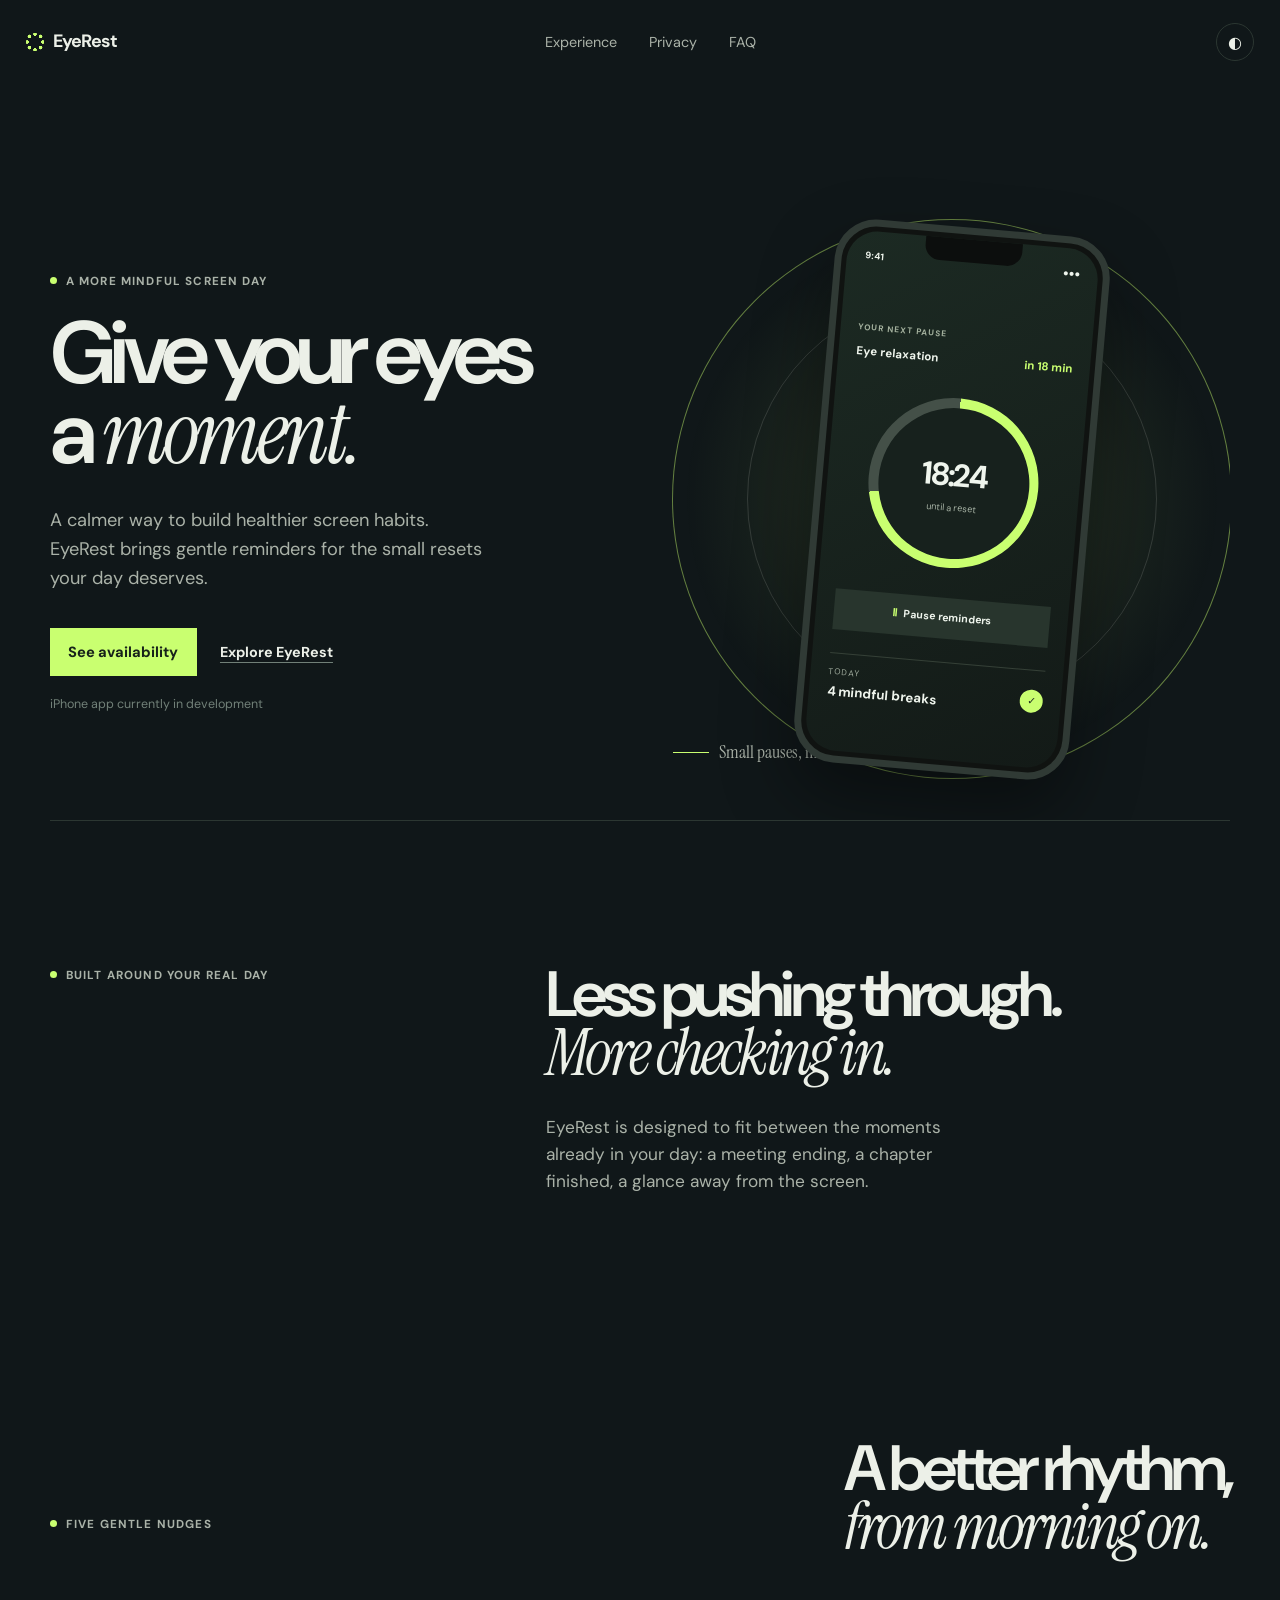
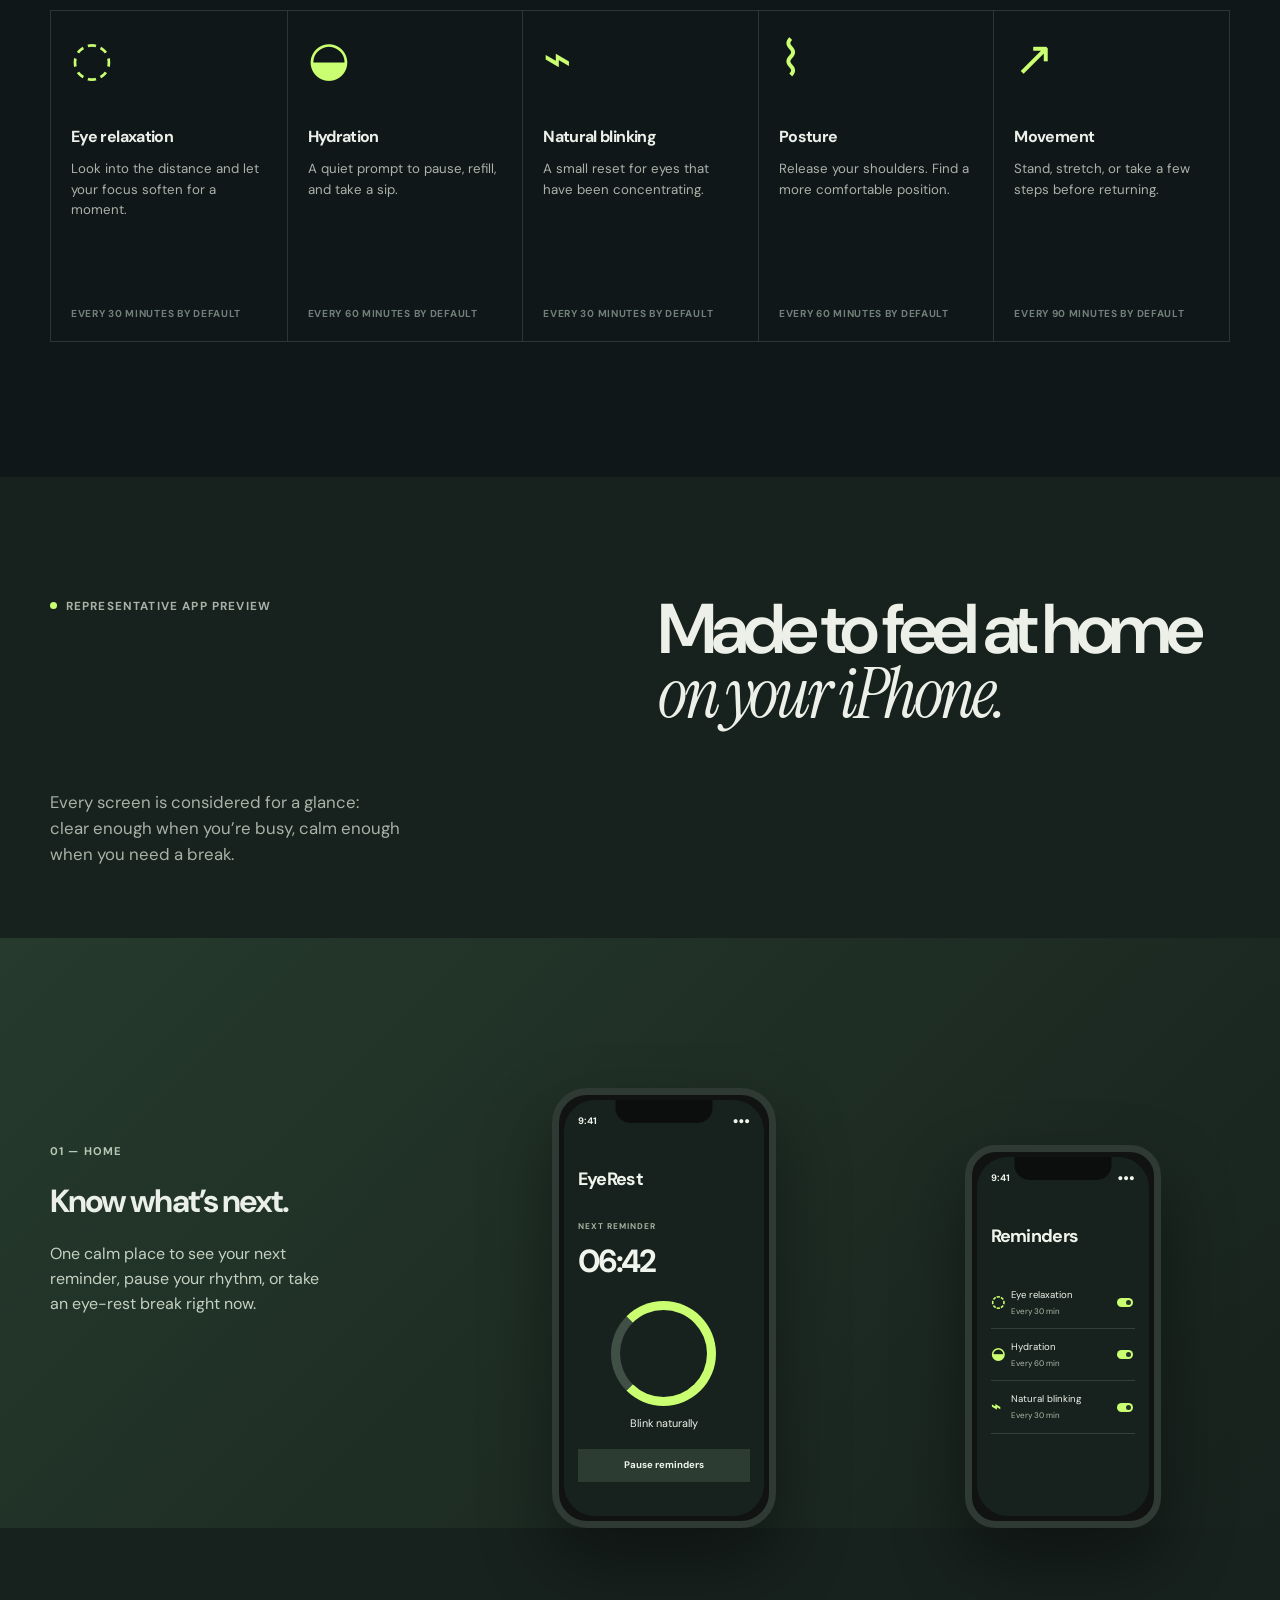
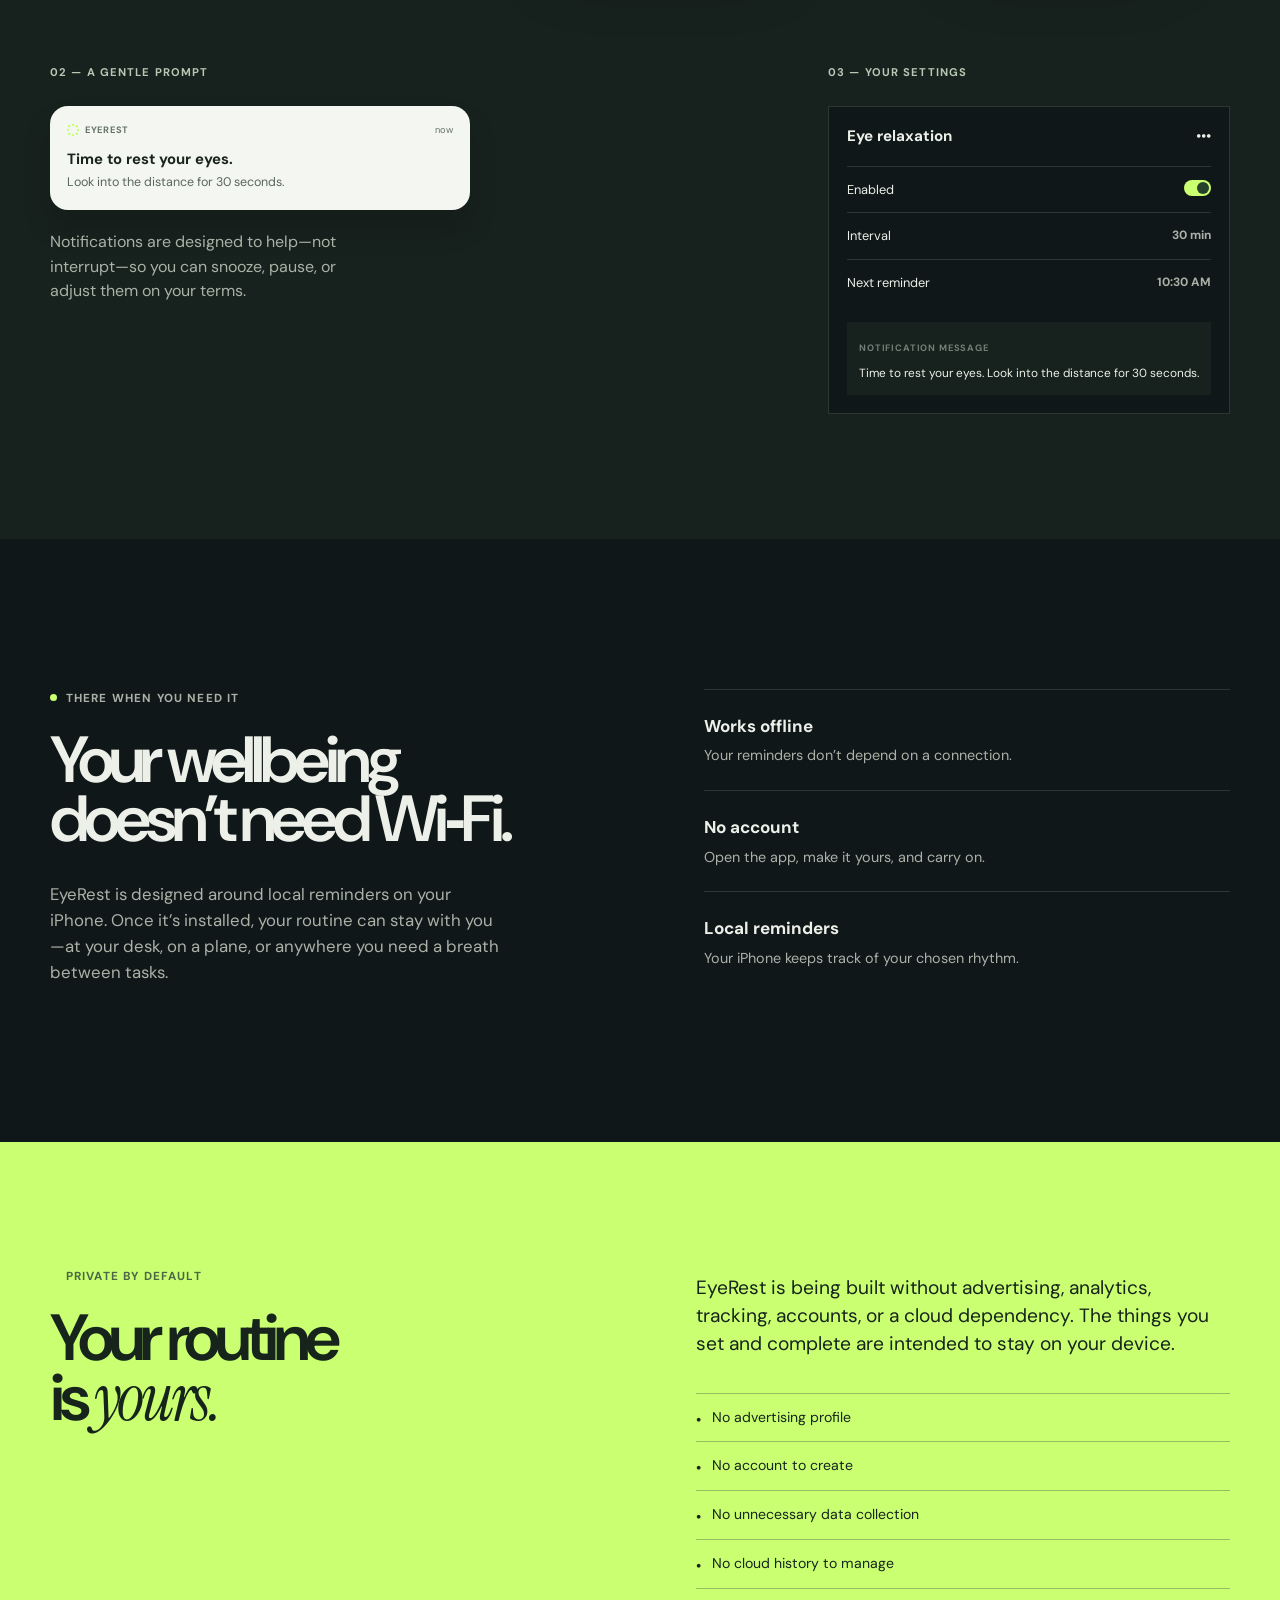
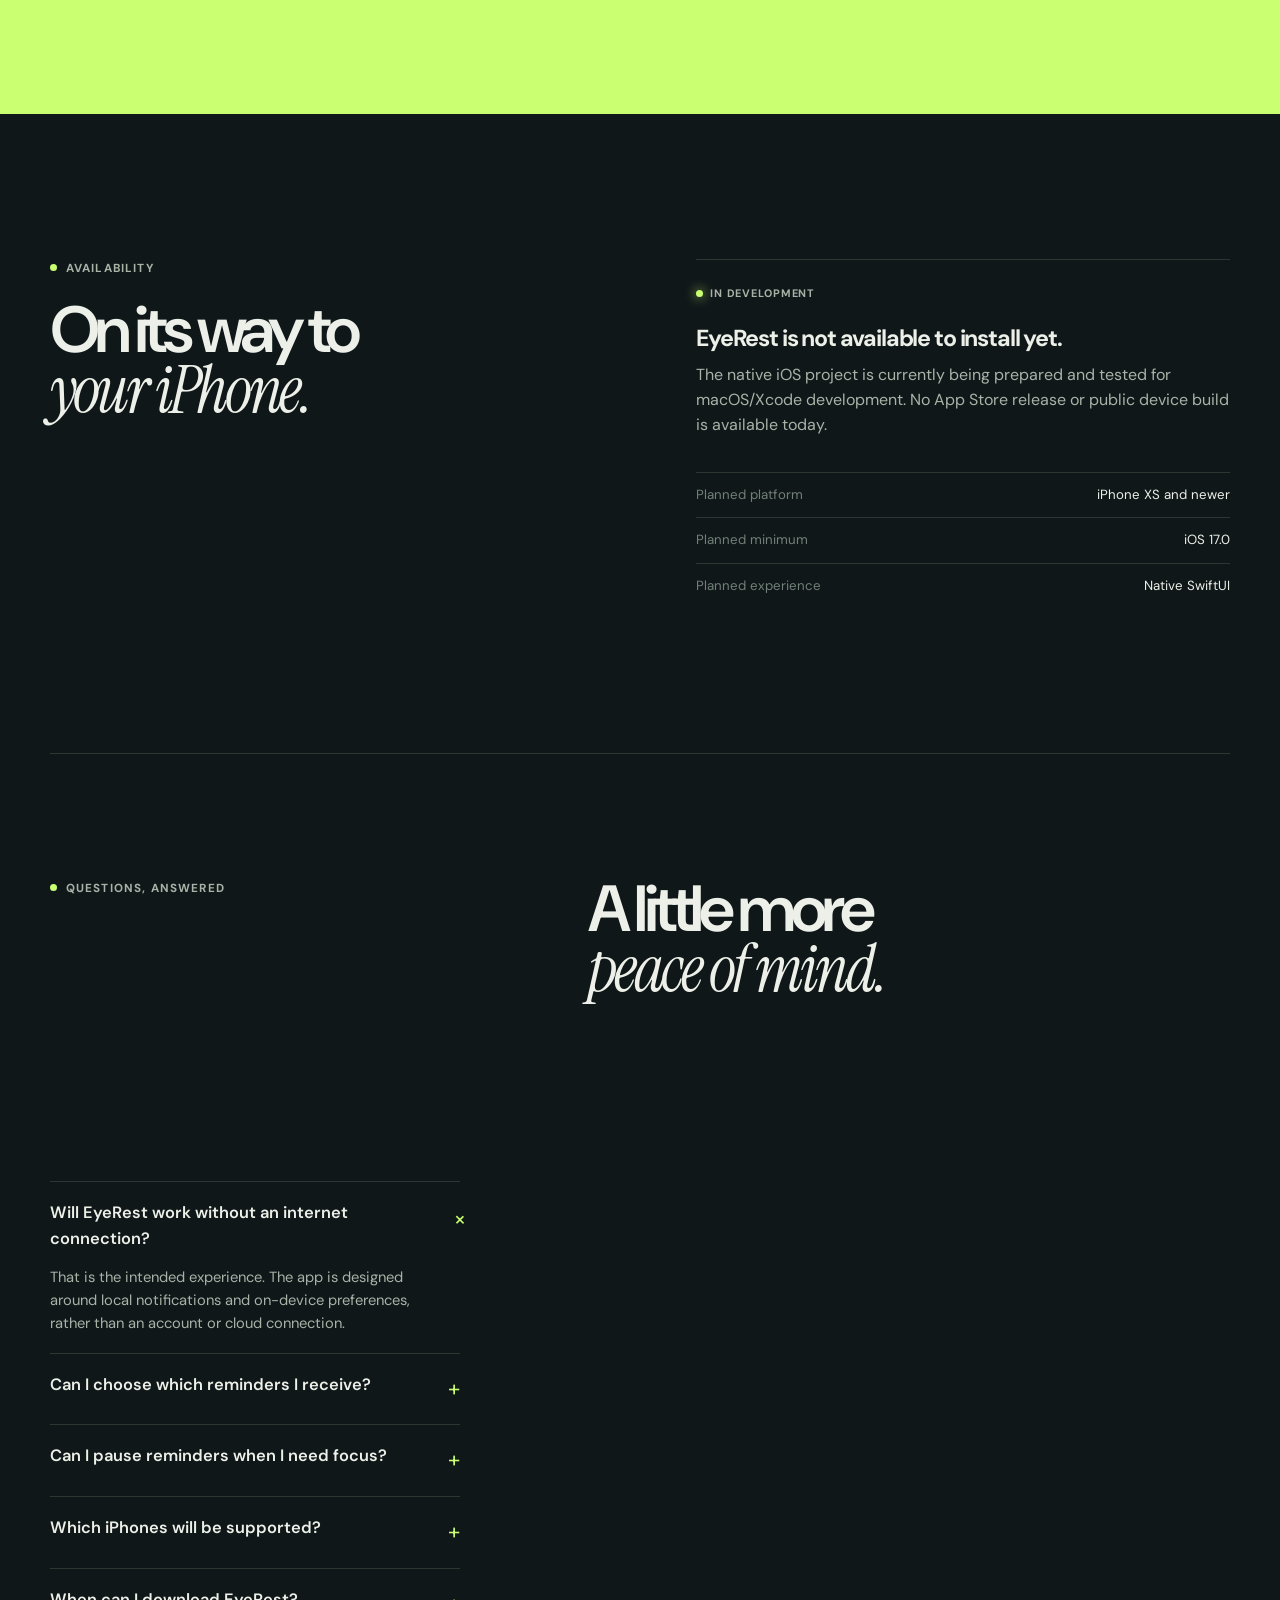
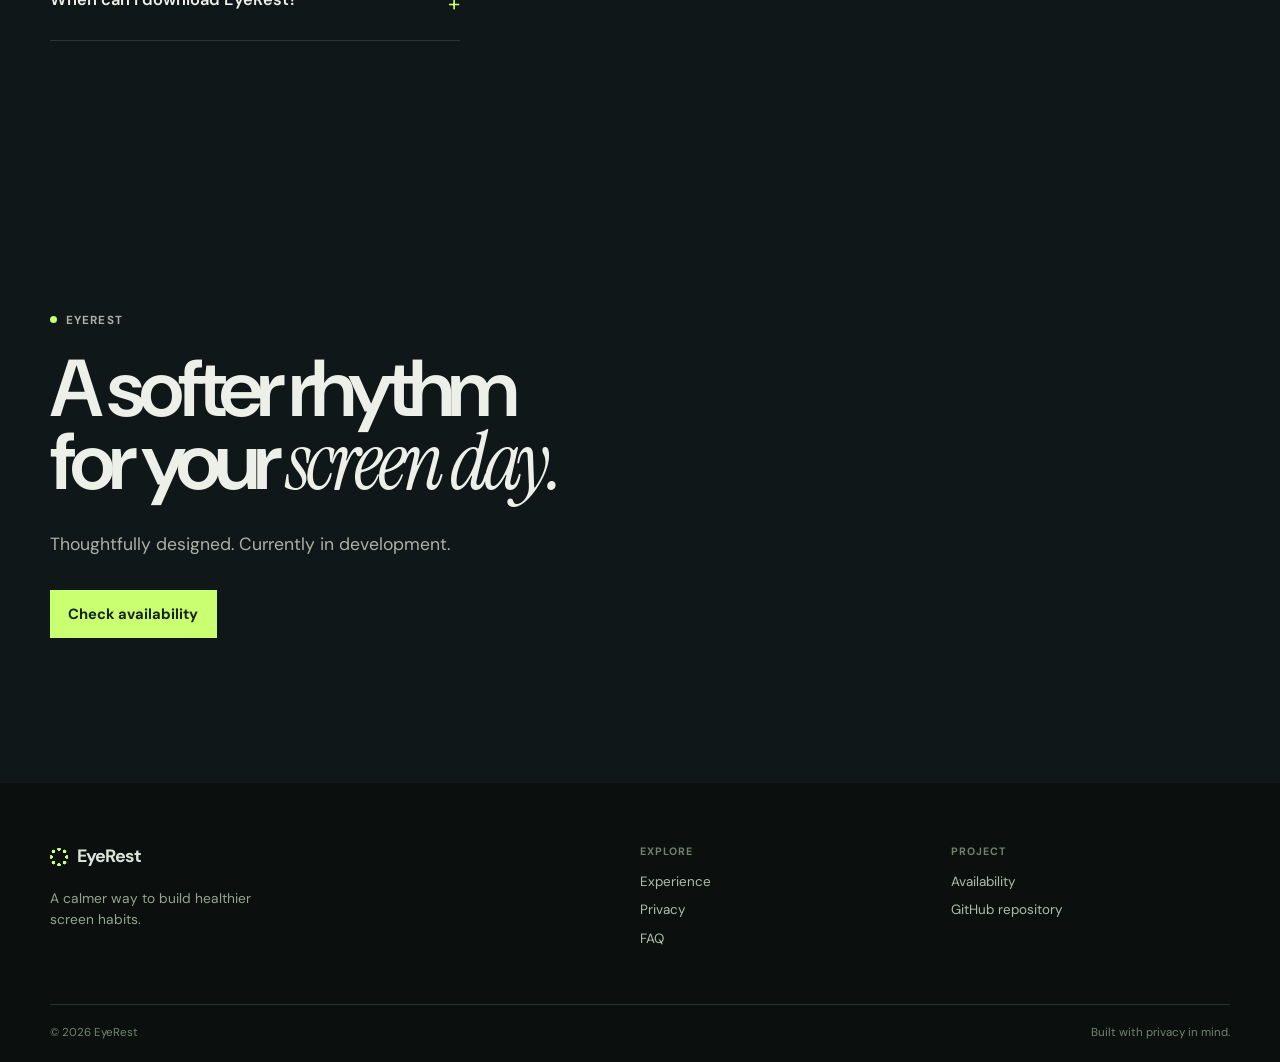
==== commit 413ff0a5: "feat: restore original dotted-circle brand icon" ====
--- a/website/index.html
+++ b/website/index.html
@@ -10,6 +10,7 @@
     <link rel="preconnect" href="https://fonts.gstatic.com" crossorigin />
     <link href="https://fonts.googleapis.com/css2?family=DM+Sans:opsz,wght@9..40,400;9..40,500;9..40,600;9..40,700&family=Instrument+Serif:ital@0;1&display=swap" rel="stylesheet" />
     <link rel="stylesheet" href="assets/styles.css" />
+    <link rel="stylesheet" href="assets/brand.css" />
   </head>
   <body>
     <a class="skip-link" href="#main">Skip to content</a>
--- a/website/assets/brand.css
+++ b/website/assets/brand.css
@@ -0,0 +1,22 @@
+/* The original EyeRest mark from commits 5a6b161 and e2cf42d was the dotted-circle glyph, ◌. */
+.brand-orbit {
+  display: inline-block;
+  width: 18px;
+  height: 18px;
+  border: 0;
+  border-radius: 0;
+  background:
+    radial-gradient(circle at 50% 6%, var(--lime) 0 8%, transparent 10%),
+    radial-gradient(circle at 81% 19%, var(--lime) 0 8%, transparent 10%),
+    radial-gradient(circle at 94% 50%, var(--lime) 0 8%, transparent 10%),
+    radial-gradient(circle at 81% 81%, var(--lime) 0 8%, transparent 10%),
+    radial-gradient(circle at 50% 94%, var(--lime) 0 8%, transparent 10%),
+    radial-gradient(circle at 19% 81%, var(--lime) 0 8%, transparent 10%),
+    radial-gradient(circle at 6% 50%, var(--lime) 0 8%, transparent 10%),
+    radial-gradient(circle at 19% 19%, var(--lime) 0 8%, transparent 10%);
+  position: relative;
+}
+
+.brand-orbit::after {
+  content: none;
+}
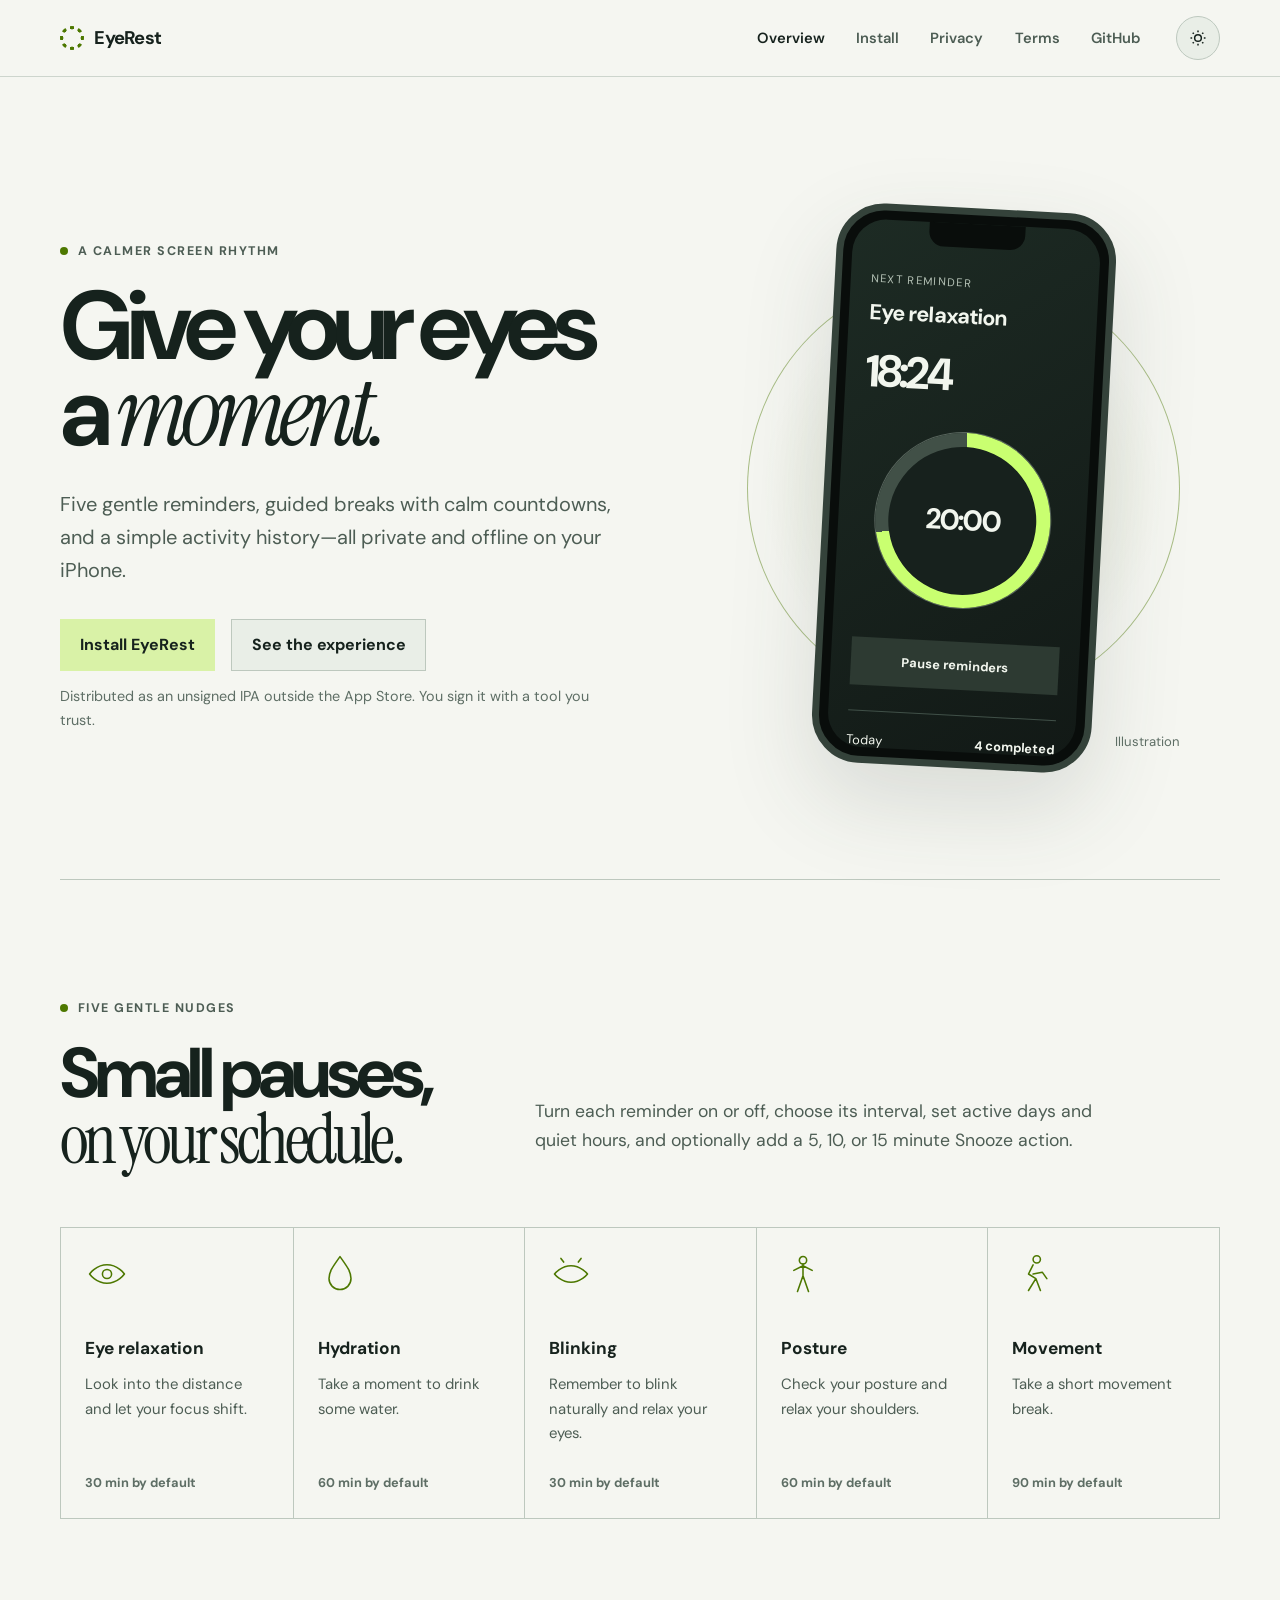
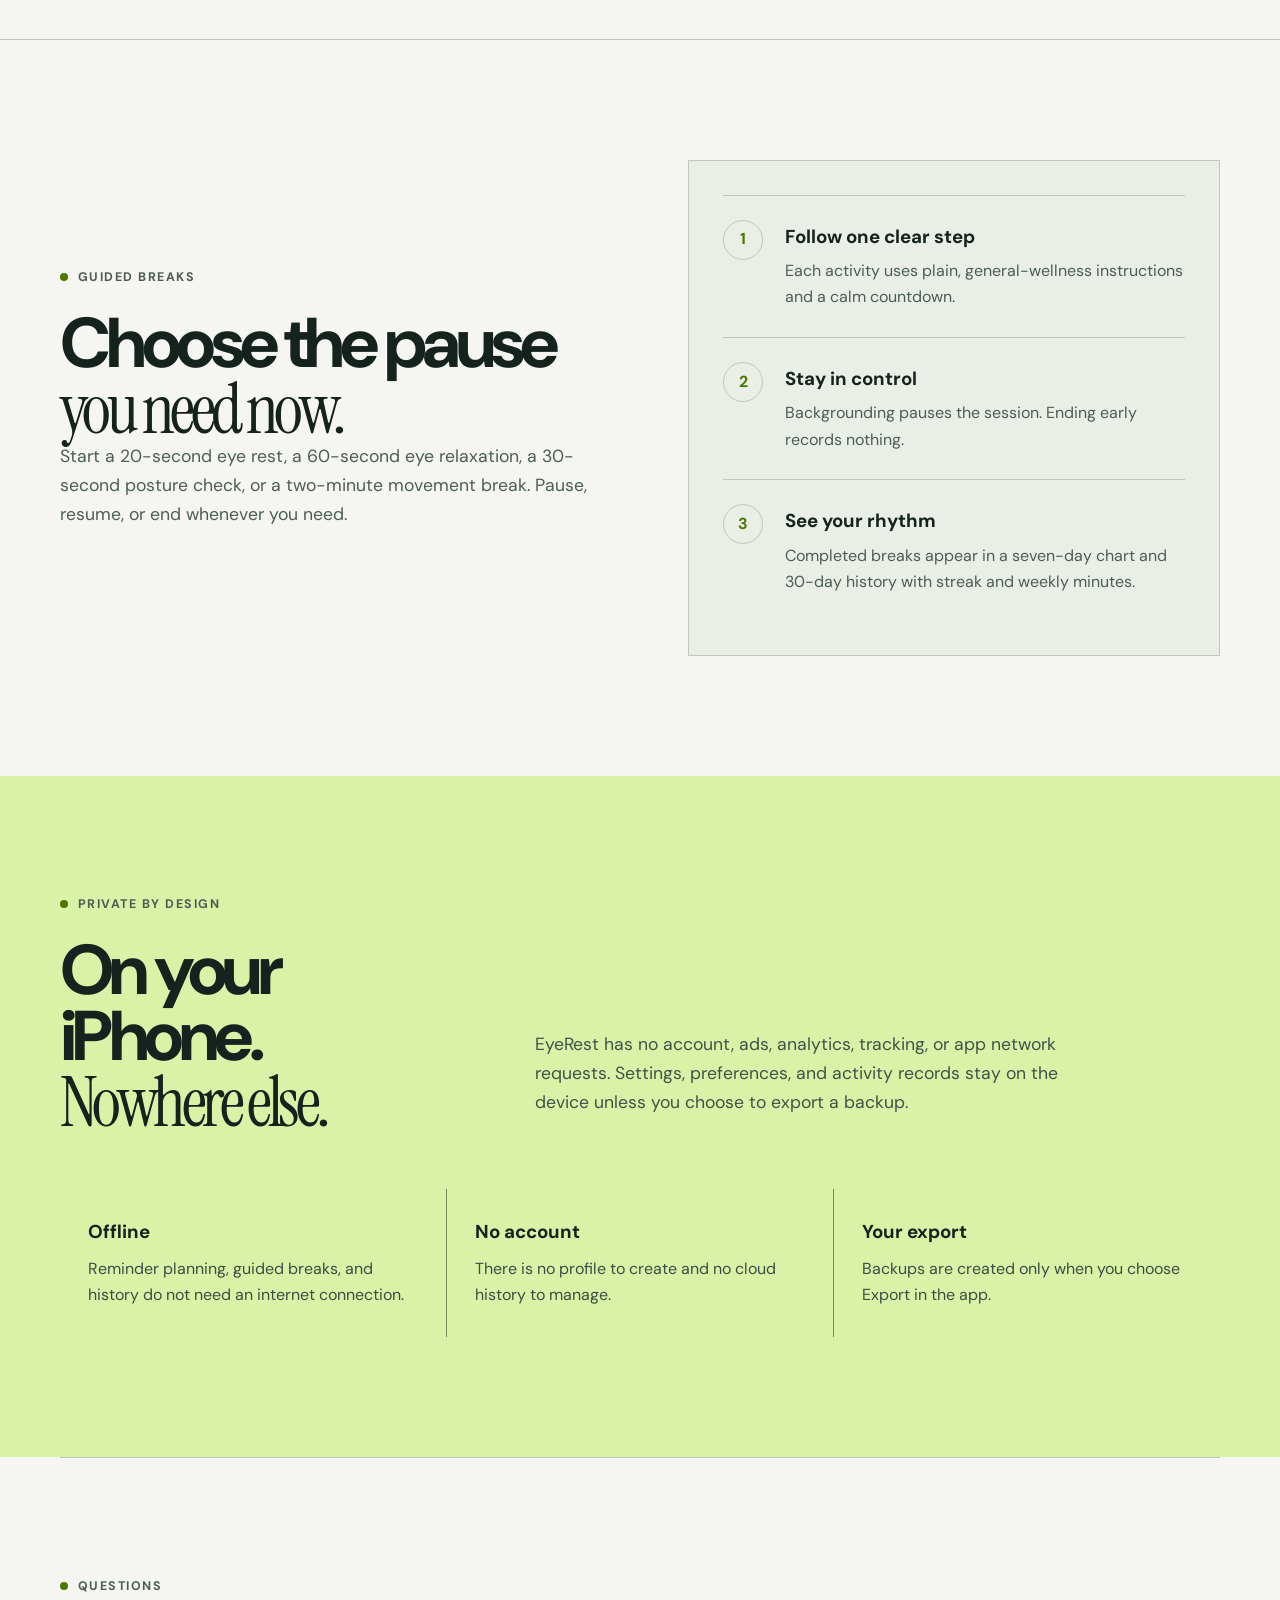
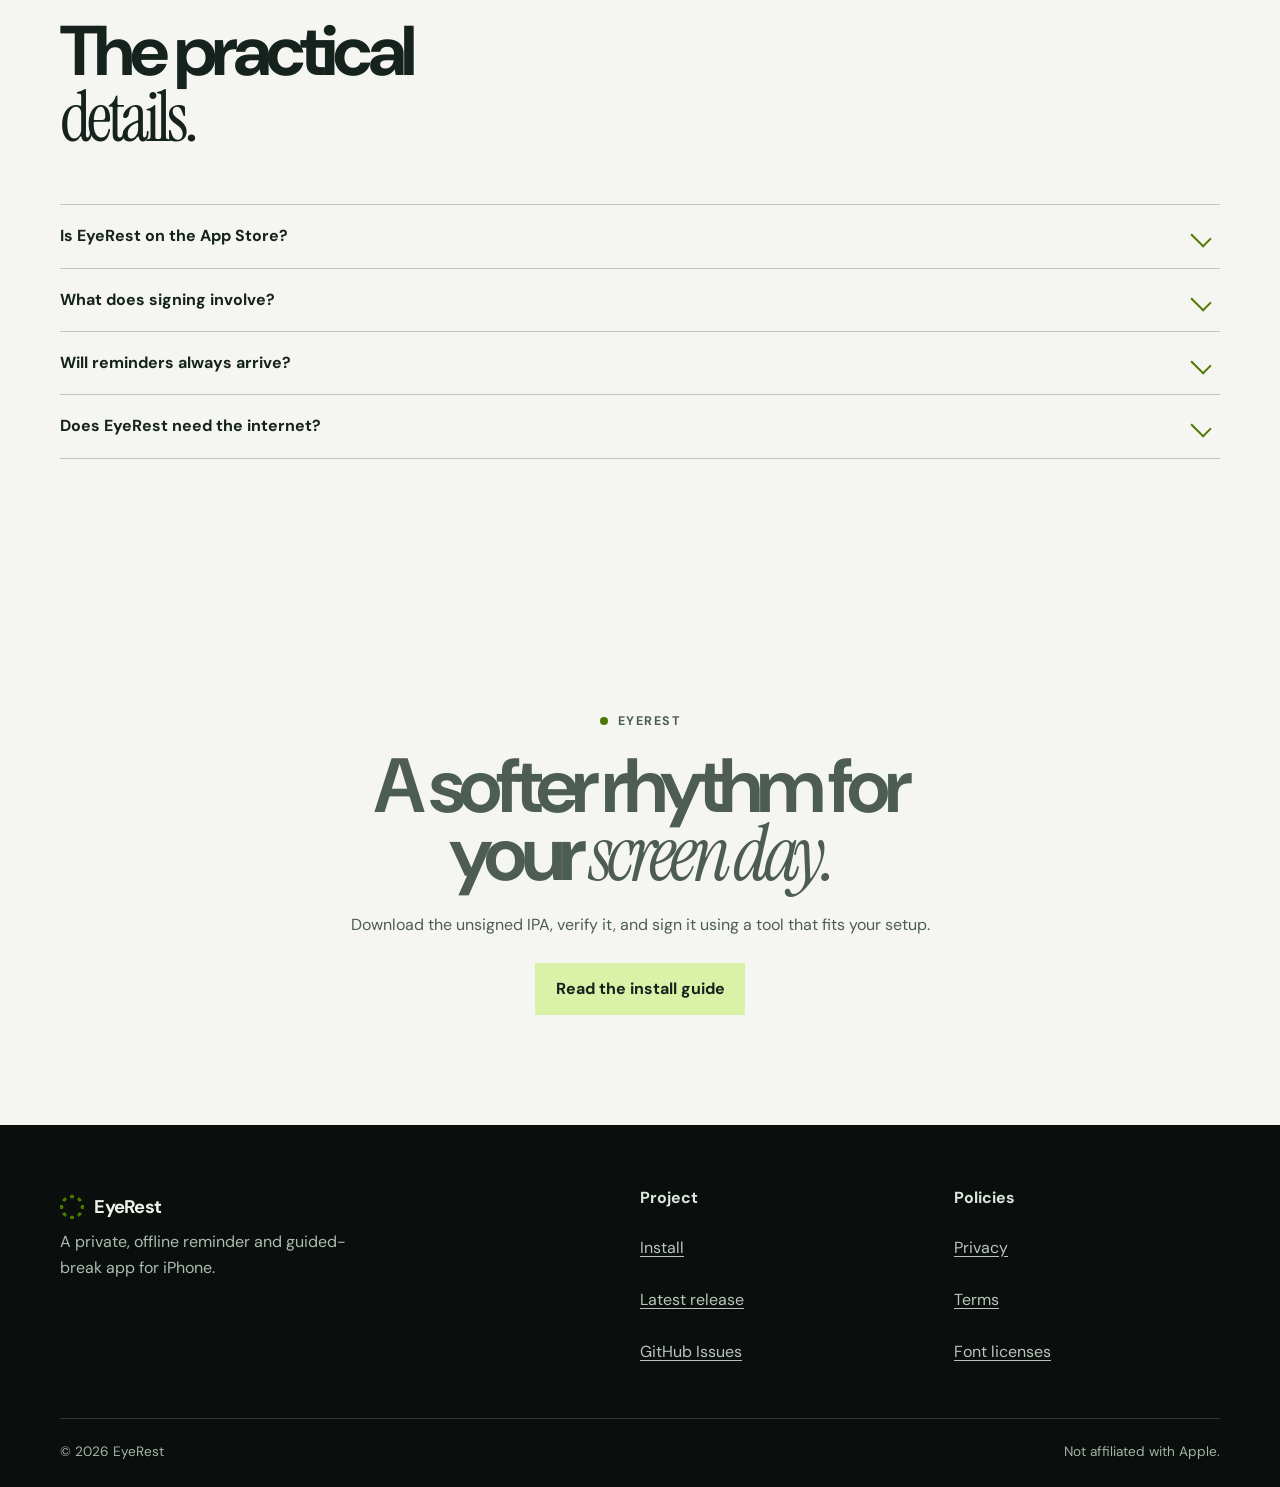
==== commit 89e9f54c: "wip: website redesign (visual QA pending)" ====
--- a/website/index.html
+++ b/website/index.html
@@ -1,46 +1,41 @@
 <!doctype html>
 <html lang="en">
-  <head>
-    <meta charset="UTF-8" />
-    <meta name="viewport" content="width=device-width, initial-scale=1.0" />
-    <meta name="description" content="EyeRest is a calmer way to build healthier screen habits on iPhone." />
-    <meta name="theme-color" content="#101719" />
-    <title>EyeRest — Give your eyes a moment.</title>
-    <link rel="preconnect" href="https://fonts.googleapis.com" />
-    <link rel="preconnect" href="https://fonts.gstatic.com" crossorigin />
-    <link href="https://fonts.googleapis.com/css2?family=DM+Sans:opsz,wght@9..40,400;9..40,500;9..40,600;9..40,700&family=Instrument+Serif:ital@0;1&display=swap" rel="stylesheet" />
-    <link rel="stylesheet" href="assets/styles.css" />
-    <link rel="stylesheet" href="assets/brand.css" />
-  </head>
-  <body>
-    <a class="skip-link" href="#main">Skip to content</a>
-    <header class="site-header" data-header>
-      <a class="brand" href="#top" aria-label="EyeRest home"><span class="brand-orbit" aria-hidden="true"></span>EyeRest</a>
-      <nav class="site-nav" aria-label="Primary navigation"><a href="#how-it-feels">Experience</a><a href="#privacy">Privacy</a><a href="#faq">FAQ</a></nav>
-      <button class="theme-toggle" type="button" aria-label="Switch color theme" aria-pressed="false" data-theme-toggle><span aria-hidden="true">◐</span></button>
-    </header>
-    <main id="main">
-      <section class="hero section-shell" id="top">
-        <div class="hero-copy reveal"><p class="eyebrow"><span></span>A more mindful screen day</p><h1>Give your eyes<br />a <em>moment.</em></h1><p class="lede">A calmer way to build healthier screen habits. EyeRest brings gentle reminders for the small resets your day deserves.</p><div class="hero-actions"><a class="button button-primary" href="#availability">See availability</a><a class="text-link" href="#how-it-feels">Explore EyeRest</a></div><p class="availability-note">iPhone app currently in development</p></div>
-        <div class="hero-visual reveal" aria-label="Representative EyeRest home dashboard preview"><div class="sun-disc sun-disc-one"></div><div class="sun-disc sun-disc-two"></div><div class="device device-hero"><div class="device-island"></div><div class="device-screen"><div class="ios-status"><span>9:41</span><span>●●●</span></div><p class="screen-overline">YOUR NEXT PAUSE</p><div class="hero-dashboard-title"><strong>Eye relaxation</strong><span>in 18 min</span></div><div class="countdown-orbit"><div><strong>18:24</strong><span>until a reset</span></div></div><div class="screen-action"><span>Ⅱ</span>Pause reminders</div><div class="screen-divider"></div><div class="today-row"><div><small>TODAY</small><strong>4 mindful breaks</strong></div><span class="check-orb">✓</span></div></div></div><div class="quiet-caption"><span></span><p>Small pauses, made easy.</p></div></div>
-      </section>
-      <section class="intro section-shell reveal" id="how-it-feels"><p class="eyebrow"><span></span>Built around your real day</p><div><h2>Less pushing through.<br /><em>More checking in.</em></h2><p>EyeRest is designed to fit between the moments already in your day: a meeting ending, a chapter finished, a glance away from the screen.</p></div></section>
-      <section class="rhythm section-shell" aria-labelledby="rhythm-heading"><div class="section-heading reveal"><p class="eyebrow"><span></span>Five gentle nudges</p><h2 id="rhythm-heading">A better rhythm,<br /><em>from morning on.</em></h2></div><div class="rhythm-grid">
-        <article class="habit reveal"><div class="habit-symbol">◌</div><div><h3>Eye relaxation</h3><p>Look into the distance and let your focus soften for a moment.</p></div><small>Every 30 minutes by default</small></article>
-        <article class="habit reveal"><div class="habit-symbol">◒</div><div><h3>Hydration</h3><p>A quiet prompt to pause, refill, and take a sip.</p></div><small>Every 60 minutes by default</small></article>
-        <article class="habit reveal"><div class="habit-symbol">⌁</div><div><h3>Natural blinking</h3><p>A small reset for eyes that have been concentrating.</p></div><small>Every 30 minutes by default</small></article>
-        <article class="habit reveal"><div class="habit-symbol">⌇</div><div><h3>Posture</h3><p>Release your shoulders. Find a more comfortable position.</p></div><small>Every 60 minutes by default</small></article>
-        <article class="habit reveal"><div class="habit-symbol">↗</div><div><h3>Movement</h3><p>Stand, stretch, or take a few steps before returning.</p></div><small>Every 90 minutes by default</small></article>
-      </div></section>
-      <section class="showcase" aria-label="Representative EyeRest application previews"><div class="section-shell showcase-head reveal"><p class="eyebrow"><span></span>Representative app preview</p><h2>Made to feel at home<br /><em>on your iPhone.</em></h2><p>Every screen is considered for a glance: clear enough when you’re busy, calm enough when you need a break.</p></div><div class="showcase-stage"><div class="section-shell showcase-grid"><div class="showcase-copy reveal"><p class="screen-number">01 — Home</p><h3>Know what’s next.</h3><p>One calm place to see your next reminder, pause your rhythm, or take an eye-rest break right now.</p></div><div class="device device-home reveal"><div class="device-island"></div><div class="device-screen mini-screen"><div class="ios-status"><span>9:41</span><span>●●●</span></div><h4>EyeRest</h4><p class="mini-label">NEXT REMINDER</p><strong class="mini-time">06:42</strong><div class="mini-ring"></div><p class="mini-title">Blink naturally</p><div class="mini-button">Pause reminders</div></div></div><div class="device device-reminders reveal"><div class="device-island"></div><div class="device-screen mini-screen reminders-screen"><div class="ios-status"><span>9:41</span><span>●●●</span></div><h4>Reminders</h4><div class="reminder-list"><div><b>◌</b><span>Eye relaxation<small>Every 30 min</small></span><i></i></div><div><b>◒</b><span>Hydration<small>Every 60 min</small></span><i></i></div><div><b>⌁</b><span>Natural blinking<small>Every 30 min</small></span><i></i></div></div></div></div></div></div>
-        <div class="section-shell configuration-row"><div class="notification-preview reveal"><p class="screen-number">02 — A gentle prompt</p><div class="notification-card"><div class="notification-app"><span class="brand-orbit"></span>EYEREST <time>now</time></div><strong>Time to rest your eyes.</strong><p>Look into the distance for 30 seconds.</p></div><p class="notification-copy">Notifications are designed to help—not interrupt—so you can snooze, pause, or adjust them on your terms.</p></div><div class="settings-preview reveal"><p class="screen-number">03 — Your settings</p><div class="settings-sheet"><div class="sheet-header"><strong>Eye relaxation</strong><span>•••</span></div><div class="setting-line"><span>Enabled</span><i></i></div><div class="setting-line"><span>Interval</span><b>30 min</b></div><div class="setting-line"><span>Next reminder</span><b>10:30 AM</b></div><div class="setting-message"><small>NOTIFICATION MESSAGE</small><p>Time to rest your eyes. Look into the distance for 30 seconds.</p></div></div></div></div></section>
-      <section class="offline section-shell reveal" id="offline"><div class="offline-copy"><p class="eyebrow"><span></span>There when you need it</p><h2>Your wellbeing<br />doesn’t need Wi‑Fi.</h2><p>EyeRest is designed around local reminders on your iPhone. Once it’s installed, your routine can stay with you—at your desk, on a plane, or anywhere you need a breath between tasks.</p></div><div class="offline-points"><div><b>Works offline</b><p>Your reminders don’t depend on a connection.</p></div><div><b>No account</b><p>Open the app, make it yours, and carry on.</p></div><div><b>Local reminders</b><p>Your iPhone keeps track of your chosen rhythm.</p></div></div></section>
-      <section class="privacy-section" id="privacy"><div class="section-shell privacy-layout reveal"><div><p class="eyebrow"><span></span>Private by default</p><h2>Your routine<br />is <em>yours.</em></h2></div><div class="privacy-answer"><p>EyeRest is being built without advertising, analytics, tracking, accounts, or a cloud dependency. The things you set and complete are intended to stay on your device.</p><ul><li>No advertising profile</li><li>No account to create</li><li>No unnecessary data collection</li><li>No cloud history to manage</li></ul></div></div></section>
-      <section class="compatibility section-shell reveal" id="availability"><div><p class="eyebrow"><span></span>Availability</p><h2>On its way to<br /><em>your iPhone.</em></h2></div><div class="availability-card"><p class="status-pill"><span></span>In development</p><h3>EyeRest is not available to install yet.</h3><p>The native iOS project is currently being prepared and tested for macOS/Xcode development. No App Store release or public device build is available today.</p><dl><div><dt>Planned platform</dt><dd>iPhone XS and newer</dd></div><div><dt>Planned minimum</dt><dd>iOS 17.0</dd></div><div><dt>Planned experience</dt><dd>Native SwiftUI</dd></div></dl></div></section>
-      <section class="faq section-shell reveal" id="faq"><p class="eyebrow"><span></span>Questions, answered</p><h2>A little more<br /><em>peace of mind.</em></h2><div class="faq-list"><details open><summary>Will EyeRest work without an internet connection?<span>+</span></summary><p>That is the intended experience. The app is designed around local notifications and on-device preferences, rather than an account or cloud connection.</p></details><details><summary>Can I choose which reminders I receive?<span>+</span></summary><p>Yes. The planned app includes independent controls for eye relaxation, hydration, blinking, posture, and movement, with adjustable intervals and messages.</p></details><details><summary>Can I pause reminders when I need focus?<span>+</span></summary><p>Yes. The planned home screen includes a quick pause and resume control, plus snooze actions for individual reminders.</p></details><details><summary>Which iPhones will be supported?<span>+</span></summary><p>EyeRest is planned for iPhone XS and newer, with iOS 17.0 as the minimum target.</p></details><details><summary>When can I download EyeRest?<span>+</span></summary><p>There is no public download yet. The app is in development and has not been released on the App Store or as a public device build.</p></details></div></section>
-      <section class="closing section-shell reveal"><p class="eyebrow"><span></span>EyeRest</p><h2>A softer rhythm<br />for your <em>screen day.</em></h2><p>Thoughtfully designed. Currently in development.</p><a class="button button-primary" href="#availability">Check availability</a></section>
-    </main>
-    <footer class="site-footer"><div class="section-shell footer-grid"><div><a class="brand" href="#top"><span class="brand-orbit" aria-hidden="true"></span>EyeRest</a><p>A calmer way to build healthier screen habits.</p></div><div><p class="footer-title">Explore</p><a href="#how-it-feels">Experience</a><a href="#privacy">Privacy</a><a href="#faq">FAQ</a></div><div><p class="footer-title">Project</p><a href="#availability">Availability</a><a href="https://github.com/Astear17/EyeRest" target="_blank" rel="noreferrer">GitHub repository</a></div></div><div class="section-shell footer-bottom"><span>© 2026 EyeRest</span><span>Built with privacy in mind.</span></div></footer>
-    <script src="assets/main.js"></script>
-  </body>
-</html>
+<head>
+  <meta charset="utf-8"><meta name="viewport" content="width=device-width,initial-scale=1">
+  <title>EyeRest — Gentle reminders and guided breaks for iPhone</title>
+  <meta name="description" content="EyeRest is a private, offline iPhone app with five gentle reminders, guided breaks, and activity history. Download the unsigned IPA and sign it yourself.">
+  <link rel="canonical" href="http://astear17.sino.tw/EyeRest/">
+  <meta property="og:type" content="website"><meta property="og:title" content="EyeRest — Give your eyes a moment."><meta property="og:description" content="Five gentle reminders, guided breaks, and private on-device activity history for iPhone."><meta property="og:url" content="http://astear17.sino.tw/EyeRest/"><meta property="og:image" content="http://astear17.sino.tw/EyeRest/assets/og-image.png">
+  <meta name="twitter:card" content="summary_large_image"><meta name="twitter:title" content="EyeRest — Give your eyes a moment."><meta name="twitter:description" content="A private, offline reminder and guided-break app for iPhone."><meta name="twitter:image" content="http://astear17.sino.tw/EyeRest/assets/og-image.png">
+  <meta name="theme-color" content="#101719"><link rel="icon" href="assets/favicon.svg" type="image/svg+xml"><link rel="apple-touch-icon" href="assets/apple-touch-icon.png"><link rel="preload" href="assets/fonts/dm-sans-latin.woff2" as="font" type="font/woff2" crossorigin>
+  <script>document.documentElement.dataset.theme=localStorage.getItem("eyerest-theme")||((matchMedia("(prefers-color-scheme: light)").matches)?"light":"dark")</script>
+  <link rel="stylesheet" href="assets/styles.css">
+</head>
+<body>
+  <a class="skip-link" href="#main">Skip to content</a>
+  <header class="site-header"><div class="shell header-inner">
+    <a class="brand" href="index.html" aria-label="EyeRest home"><span class="brand-mark" aria-hidden="true"></span>EyeRest</a>
+    <nav class="site-nav" data-navigation data-open="false" aria-label="Primary navigation"><a href="index.html" aria-current="page">Overview</a><a href="install.html">Install</a><a href="privacy.html">Privacy</a><a href="terms.html">Terms</a><a href="https://github.com/Astear17/EyeRest" rel="noreferrer">GitHub</a></nav>
+    <div class="header-tools"><button class="icon-button theme-toggle" data-theme-toggle type="button" aria-label="Use light theme" aria-pressed="false"><svg viewBox="0 0 24 24" aria-hidden="true"><path d="M12 3v2m0 14v2M3 12h2m14 0h2M5.6 5.6 7 7m10 10 1.4 1.4M18.4 5.6 17 7M7 17l-1.4 1.4"/><circle cx="12" cy="12" r="4"/></svg></button><button class="icon-button menu-toggle" data-menu-toggle type="button" aria-label="Open navigation" aria-expanded="false"><svg viewBox="0 0 24 24" aria-hidden="true"><path d="M4 7h16M4 12h16M4 17h16"/></svg></button></div>
+  </div></header>
+  <main id="main">
+    <section class="hero shell"><div class="hero-copy reveal"><p class="eyebrow">A calmer screen rhythm</p><h1>Give your eyes<br>a <em>moment.</em></h1><p class="lede">Five gentle reminders, guided breaks with calm countdowns, and a simple activity history—all private and offline on your iPhone.</p><div class="hero-actions"><a class="button button-primary" href="install.html">Install EyeRest</a><a class="button" href="#experience">See the experience</a></div><p class="microcopy">Distributed as an unsigned IPA outside the App Store. You sign it with a tool you trust.</p></div>
+      <figure class="hero-art reveal" role="img" aria-label="Illustration of EyeRest showing the next eye relaxation reminder and a countdown"><div class="orbit-field" aria-hidden="true"></div><div class="device" aria-hidden="true"><div class="device-screen"><p class="device-label">Next reminder</p><h2>Eye relaxation</h2><strong class="device-time">18:24</strong><div class="ring"></div><div class="device-button">Pause reminders</div><div class="device-row"><span>Today</span><strong>4 completed</strong></div></div></div><figcaption class="illustration-label">Illustration</figcaption></figure>
+    </section>
+    <section class="section shell" id="experience"><div class="section-head reveal"><div><p class="eyebrow">Five gentle nudges</p><h2>Small pauses,<br><span class="serif">on your schedule.</span></h2></div><p class="section-intro">Turn each reminder on or off, choose its interval, set active days and quiet hours, and optionally add a 5, 10, or 15 minute Snooze action.</p></div>
+      <div class="reminder-grid reveal">
+        <article class="feature-card"><svg class="feature-icon" viewBox="0 0 48 48" aria-hidden="true"><path d="M5 24s7-10 19-10 19 10 19 10-7 10-19 10S5 24 5 24Z"/><circle cx="24" cy="24" r="5"/></svg><h3>Eye relaxation</h3><p>Look into the distance and let your focus shift.</p><small>30 min by default</small></article>
+        <article class="feature-card"><svg class="feature-icon" viewBox="0 0 48 48" aria-hidden="true"><path d="M24 5C17 15 12 21 12 29a12 12 0 0 0 24 0C36 21 31 15 24 5Z"/></svg><h3>Hydration</h3><p>Take a moment to drink some water.</p><small>60 min by default</small></article>
+        <article class="feature-card"><svg class="feature-icon" viewBox="0 0 48 48" aria-hidden="true"><path d="M6 24s7-9 18-9 18 9 18 9-7 9-18 9S6 24 6 24Z"/><path d="M16 11 13 7m19 4 3-4"/></svg><h3>Blinking</h3><p>Remember to blink naturally and relax your eyes.</p><small>30 min by default</small></article>
+        <article class="feature-card"><svg class="feature-icon" viewBox="0 0 48 48" aria-hidden="true"><circle cx="24" cy="9" r="4"/><path d="M24 13v13m-10-6 10-5 10 5M18 43l6-17 6 17"/></svg><h3>Posture</h3><p>Check your posture and relax your shoulders.</p><small>60 min by default</small></article>
+        <article class="feature-card"><svg class="feature-icon" viewBox="0 0 48 48" aria-hidden="true"><circle cx="27" cy="8" r="4"/><path d="m23 14-5 10 8 5 5 13m-8-18 10-2 5 7M18 42l8-13"/></svg><h3>Movement</h3><p>Take a short movement break.</p><small>90 min by default</small></article>
+      </div>
+    </section>
+    <section class="section"><div class="shell split"><div class="reveal"><p class="eyebrow">Guided breaks</p><h2>Choose the pause<br><span class="serif">you need now.</span></h2><p class="section-intro">Start a 20-second eye rest, a 60-second eye relaxation, a 30-second posture check, or a two-minute movement break. Pause, resume, or end whenever you need.</p></div><div class="panel reveal"><div class="steps"><div class="step"><h3>Follow one clear step</h3><p>Each activity uses plain, general-wellness instructions and a calm countdown.</p></div><div class="step"><h3>Stay in control</h3><p>Backgrounding pauses the session. Ending early records nothing.</p></div><div class="step"><h3>See your rhythm</h3><p>Completed breaks appear in a seven-day chart and 30-day history with streak and weekly minutes.</p></div></div></div></div></section>
+    <section class="section privacy-band"><div class="shell"><div class="section-head"><div><p class="eyebrow">Private by design</p><h2>On your iPhone.<br><span class="serif">Nowhere else.</span></h2></div><p class="section-intro muted">EyeRest has no account, ads, analytics, tracking, or app network requests. Settings, preferences, and activity records stay on the device unless you choose to export a backup.</p></div><div class="fact-grid"><div class="fact"><h3>Offline</h3><p>Reminder planning, guided breaks, and history do not need an internet connection.</p></div><div class="fact"><h3>No account</h3><p>There is no profile to create and no cloud history to manage.</p></div><div class="fact"><h3>Your export</h3><p>Backups are created only when you choose Export in the app.</p></div></div></div></section>
+    <section class="section shell"><div class="section-head"><div><p class="eyebrow">Questions</p><h2>The practical<br><span class="serif">details.</span></h2></div></div><div class="faq-list"><details><summary>Is EyeRest on the App Store?</summary><p>No. EyeRest is distributed as an unsigned IPA outside the App Store and is not planned for App Store distribution. The IPA cannot run until you sign it.</p></details><details><summary>What does signing involve?</summary><p>Download the latest release, verify its SHA-256, then use a signing and installation tool you trust. Tool requirements differ, and some free Apple ID signatures expire after about seven days.</p></details><details><summary>Will reminders always arrive?</summary><p>iOS controls final delivery. Permissions, Focus, notification summaries, battery state, and signing-profile capabilities can affect alerts. EyeRest keeps a limited queue, so open it now and then.</p></details><details><summary>Does EyeRest need the internet?</summary><p>The app itself makes no network requests. GitHub and this project website are used only to distribute files and documentation outside the app.</p></details></div></section>
+    <section class="closing shell"><p class="eyebrow" style="justify-content:center">EyeRest</p><p class="display">A softer rhythm for your <em>screen day.</em></p><p>Download the unsigned IPA, verify it, and sign it using a tool that fits your setup.</p><a class="button button-primary" href="install.html">Read the install guide</a></section>
+  </main>
+  <footer class="site-footer"><div class="shell footer-grid"><div><a class="brand" href="index.html"><span class="brand-mark" aria-hidden="true"></span>EyeRest</a><p>A private, offline reminder and guided-break app for iPhone.</p></div><div class="footer-links"><strong>Project</strong><a href="install.html">Install</a><a href="https://github.com/Astear17/EyeRest/releases/latest">Latest release</a><a href="https://github.com/Astear17/EyeRest/issues">GitHub Issues</a></div><div class="footer-links"><strong>Policies</strong><a href="privacy.html">Privacy</a><a href="terms.html">Terms</a><a href="assets/licenses/DM-Sans-OFL.txt">Font licenses</a></div></div><div class="shell footer-bottom"><span>© 2026 EyeRest</span><span>Not affiliated with Apple.</span></div></footer>
+  <script src="assets/main.js"></script>
+</body></html>
--- a/website/assets/styles.css
+++ b/website/assets/styles.css
@@ -1,2 +1,19 @@
-:root{--ink:#ecf0e8;--muted:#aab2a8;--faint:#718078;--line:#2c3732;--page:#101719;--panel:#17211d;--lime:#c9ff70;--serif:"Instrument Serif",Georgia,serif;--sans:"DM Sans",Arial,sans-serif}*{box-sizing:border-box}html{scroll-behavior:smooth}body{margin:0;background:var(--page);color:var(--ink);font:400 16px/1.55 var(--sans);transition:background .35s,color .35s}body.light{--ink:#16221d;--muted:#58675e;--faint:#728078;--line:#d7ded6;--page:#f5f6f1;--panel:#ecf0e9}a{color:inherit;text-decoration:none}.skip-link{position:fixed;left:1rem;top:-5rem;z-index:20;background:var(--lime);color:#17221a;padding:.75rem 1rem;font-weight:700}.skip-link:focus{top:1rem}.section-shell{width:min(1180px,calc(100% - 48px));margin-inline:auto}.site-header{position:fixed;z-index:10;inset:0 0 auto;width:min(1228px,calc(100% - 48px));height:84px;margin:auto;display:flex;align-items:center;justify-content:space-between}.site-header:before{content:"";position:fixed;z-index:-1;inset:0 0 auto;height:84px;background:color-mix(in srgb,var(--page) 88%,transparent);opacity:0;backdrop-filter:blur(14px);transition:opacity .3s}.site-header.is-scrolled:before{opacity:1}.brand{display:inline-flex;align-items:center;gap:.55rem;font-weight:700;letter-spacing:-.045em;font-size:1.12rem}.brand-orbit{display:inline-block;width:18px;height:18px;border:2px solid var(--lime);border-radius:50%;position:relative}.brand-orbit:after{content:"";position:absolute;width:4px;height:4px;border-radius:50%;background:var(--lime);top:0;right:0;transform:translate(40%,-45%)}.site-nav{display:flex;gap:2rem;color:var(--muted);font-size:.9rem}.site-nav a:hover,.text-link:hover{color:var(--lime)}.theme-toggle{border:1px solid var(--line);background:transparent;color:var(--ink);width:38px;height:38px;border-radius:50%;font-size:1rem;cursor:pointer;margin-left:2rem}.hero{min-height:820px;padding-top:178px;display:grid;grid-template-columns:1.03fr .97fr;gap:2rem;align-items:center;overflow:hidden}.eyebrow{font-size:.73rem;font-weight:700;letter-spacing:.1em;text-transform:uppercase;color:var(--muted);margin:0 0 1.45rem}.eyebrow span{display:inline-block;width:7px;height:7px;background:var(--lime);border-radius:50%;vertical-align:1px;margin-right:.55rem}.hero h1,.intro h2,.section-heading h2,.showcase h2,.offline h2,.privacy-section h2,.compatibility h2,.faq h2,.closing h2{font-size:clamp(3.25rem,6.9vw,6.75rem);line-height:.91;letter-spacing:-.075em;margin:0;font-weight:600}.hero h1 em,h2 em{font-family:var(--serif);font-weight:400;letter-spacing:-.05em}.lede{font-size:1.14rem;line-height:1.6;color:var(--muted);max-width:440px;margin:2rem 0 2.2rem}.hero-actions{display:flex;align-items:center;gap:1.45rem}.button{display:inline-flex;justify-content:center;align-items:center;min-height:48px;padding:.75rem 1.15rem;font-size:.92rem;font-weight:700;transition:transform .2s,background .2s}.button:hover{transform:translateY(-2px)}.button-primary{background:var(--lime);color:#17221a}.button-primary:hover{background:#dcffab}.text-link{font-size:.9rem;font-weight:700;text-decoration:underline;text-decoration-color:var(--faint);text-underline-offset:5px}.availability-note{font-size:.78rem;color:var(--faint);margin-top:1.15rem}.hero-visual{height:620px;position:relative;display:grid;place-items:center}.sun-disc{position:absolute;border-radius:50%;border:1px solid color-mix(in srgb,var(--lime) 45%,transparent)}.sun-disc-one{width:560px;height:560px;background:radial-gradient(circle,color-mix(in srgb,var(--lime) 15%,transparent),transparent 68%)}.sun-disc-two{width:410px;height:410px;border-color:color-mix(in srgb,var(--ink) 14%,transparent)}.device{position:relative;background:#101311;border:7px solid #303a35;border-radius:42px;padding:5px;box-shadow:0 32px 70px #0006;overflow:hidden;color:#eff5ed}.device-island{position:absolute;z-index:2;background:#0c0e0d;width:97px;height:23px;left:50%;top:5px;transform:translateX(-50%);border-radius:0 0 15px 15px}.device-screen{height:100%;background:#17211d;border-radius:31px;overflow:hidden}.device-hero{height:545px;width:276px;z-index:2;transform:rotate(5deg);animation:float 7s ease-in-out infinite}.device-hero .device-screen{padding:18px;background:linear-gradient(150deg,#1c2a23,#131a17)}.ios-status{font-size:.59rem;font-weight:700;display:flex;justify-content:space-between}.screen-overline,.mini-label{font-size:.52rem;letter-spacing:.12em;font-weight:700;color:#a5b29f;margin:58px 0 8px}.hero-dashboard-title{display:flex;justify-content:space-between;align-items:center;font-size:.72rem}.hero-dashboard-title span{color:var(--lime);font-weight:700}.countdown-orbit{width:170px;height:170px;border-radius:50%;margin:30px auto;background:conic-gradient(var(--lime) 0 72%,#445048 72% 100%);display:grid;place-items:center}.countdown-orbit>div{width:151px;height:151px;border-radius:50%;background:#17211d;display:grid;place-content:center;text-align:center}.countdown-orbit strong{font-size:2rem;letter-spacing:-.08em}.countdown-orbit span{font-size:.57rem;color:#a9b5a7}.screen-action{background:#28352d;font-size:.66rem;font-weight:700;padding:12px;text-align:center}.screen-action span{color:var(--lime);margin-right:6px}.screen-divider{height:1px;background:#354037;margin:23px 0 12px}.today-row{display:flex;justify-content:space-between;align-items:center}.today-row small{display:block;font-size:.53rem;letter-spacing:.1em;color:#9da99b}.today-row strong{font-size:.83rem}.check-orb{display:grid;place-items:center;background:var(--lime);color:#1d2b21;font-size:.65rem;border-radius:50%;width:23px;height:23px}.quiet-caption{position:absolute;display:flex;align-items:center;gap:.6rem;bottom:25px;left:0;color:var(--muted);font-family:var(--serif);font-size:1.1rem}.quiet-caption span{height:1px;width:36px;background:var(--lime)}.intro{padding:145px 0;border-top:1px solid var(--line);display:grid;grid-template-columns:.85fr 1.4fr;gap:5rem}.intro h2,.section-heading h2{font-size:clamp(2.8rem,5vw,5.35rem)}.intro div>p{color:var(--muted);font-size:1.08rem;max-width:450px;margin:2rem 0 0}.rhythm{padding:100px 0 135px}.section-heading{display:flex;justify-content:space-between;align-items:flex-end;margin-bottom:54px}.rhythm-grid{display:grid;grid-template-columns:repeat(5,1fr);border:1px solid var(--line)}.habit{min-height:330px;padding:24px 20px 20px;display:flex;flex-direction:column;border-left:1px solid var(--line)}.habit:first-child{border-left:0}.habit-symbol{font-family:var(--serif);font-size:3rem;line-height:1;color:var(--lime)}.habit h3{font-size:1rem;letter-spacing:-.04em;margin:42px 0 9px}.habit p{font-size:.83rem;color:var(--muted);margin:0}.habit small{font-size:.63rem;color:var(--faint);font-weight:700;text-transform:uppercase;letter-spacing:.07em;margin-top:auto}.showcase{padding:120px 0 0;background:var(--panel);overflow:hidden}.showcase-head{display:grid;grid-template-columns:1fr 1.05fr;gap:4rem;padding-bottom:70px}.showcase-head h2{font-size:clamp(3rem,5.5vw,5.7rem)}.showcase-head>p:last-child{color:var(--muted);align-self:end;max-width:350px;margin:0;font-size:1.05rem}.showcase-stage{background:linear-gradient(135deg,#263a2d,#17211d)}.showcase-grid{height:590px;display:grid;grid-template-columns:.8fr .7fr .7fr;align-items:end;gap:4rem}.showcase-copy{align-self:center;color:#eaf0e9}.screen-number{font-size:.7rem;text-transform:uppercase;letter-spacing:.1em;color:#b7c9b4;font-weight:700}.showcase-copy h3{font-size:2rem;letter-spacing:-.06em;margin:1rem 0}.showcase-copy p:last-child{color:#c4d0c1;max-width:270px}.device-home{height:440px;width:224px;border-radius:35px;justify-self:center}.device-reminders{height:383px;width:196px;border-radius:31px;justify-self:center}.mini-screen{padding:14px}.mini-screen h4{font-size:1.12rem;margin:38px 0 0;letter-spacing:-.04em}.mini-label{margin:27px 0 3px}.mini-time{font-size:2rem;letter-spacing:-.08em}.mini-ring{width:105px;height:105px;margin:15px auto 9px;border:9px solid var(--lime);border-left-color:#405046;border-radius:50%}.mini-title{font-size:.68rem;text-align:center;margin:0}.mini-button{margin-top:17px;background:#2d3c32;text-align:center;padding:9px;font-size:.6rem;font-weight:700}.reminder-list{margin-top:26px}.reminder-list>div{display:grid;grid-template-columns:20px 1fr 18px;align-items:center;padding:11px 0;border-bottom:1px solid #314137;font-size:.6rem}.reminder-list b{color:var(--lime);font-size:1rem;font-family:var(--serif)}.reminder-list small{display:block;color:#afbaac;margin-top:2px}.reminder-list i{width:16px;height:9px;border-radius:99px;background:var(--lime);position:relative}.reminder-list i:after{content:"";position:absolute;right:2px;top:2px;width:5px;height:5px;background:#253229;border-radius:50%}.configuration-row{padding:125px 0;display:grid;grid-template-columns:1fr 1fr;gap:8rem}.notification-preview,.settings-preview{max-width:420px}.settings-preview{justify-self:end}.notification-card{margin:25px 0 20px;background:#f4f6f1;color:#1a231e;padding:17px;border-radius:18px;box-shadow:0 18px 30px #0002}.notification-app{font-size:.58rem;font-weight:700;letter-spacing:.08em;color:#657268;display:flex;align-items:center;gap:6px}.notification-app .brand-orbit{width:12px;height:12px;border-width:1.5px}.notification-app .brand-orbit:after{width:3px;height:3px}.notification-app time{margin-left:auto;font-weight:400;text-transform:none;letter-spacing:0}.notification-card strong{display:block;font-size:.93rem;margin-top:11px}.notification-card p{font-size:.78rem;margin:2px 0 0;color:#59665d}.notification-copy{color:var(--muted);max-width:330px}.settings-sheet{background:var(--page);border:1px solid var(--line);padding:18px;margin-top:25px}.sheet-header{display:flex;justify-content:space-between;font-size:.95rem;margin-bottom:17px}.setting-line{display:flex;justify-content:space-between;padding:13px 0;border-top:1px solid var(--line);font-size:.8rem}.setting-line i{width:27px;height:16px;border-radius:20px;background:var(--lime);position:relative}.setting-line i:after{content:"";position:absolute;width:12px;height:12px;right:2px;top:2px;border-radius:50%;background:#25402b}.setting-line b{font-size:.75rem;color:var(--muted)}.setting-message{margin-top:16px;padding:12px;background:var(--panel)}.setting-message small{font-size:.58rem;letter-spacing:.09em;font-weight:700;color:var(--faint)}.setting-message p{font-size:.74rem;line-height:1.5;margin:6px 0 0}.offline{padding:150px 0;display:grid;grid-template-columns:1fr 1fr;gap:8rem}.offline h2,.privacy-section h2,.compatibility h2,.faq h2{font-size:clamp(3rem,5.1vw,5.5rem)}.offline-copy>p:last-child{max-width:450px;color:var(--muted);font-size:1.05rem;margin:2rem 0 0}.offline-points>div{padding:23px 0;border-top:1px solid var(--line)}.offline-points b{font-size:1.07rem}.offline-points p{font-size:.9rem;color:var(--muted);margin:5px 0 0}.privacy-section{padding:125px 0;background:var(--lime);color:#16241c}.privacy-layout{display:grid;grid-template-columns:1fr 1fr;gap:7rem}.privacy-section .eyebrow{color:#4c6748}.privacy-answer{padding-top:7px}.privacy-answer>p{font-size:1.2rem;line-height:1.45;margin:0}.privacy-answer ul{list-style:none;margin:35px 0 0;padding:0;border-top:1px solid #94be60}.privacy-answer li{padding:13px 0;border-bottom:1px solid #94be60;font-size:.88rem}.privacy-answer li:before{content:"●";font-size:.55rem;margin-right:11px}.compatibility{padding:145px 0;display:grid;grid-template-columns:1fr 1fr;gap:7rem}.availability-card{border-top:1px solid var(--line);padding-top:20px}.status-pill{display:inline-flex;align-items:center;gap:7px;text-transform:uppercase;letter-spacing:.08em;font-size:.68rem;font-weight:700;color:var(--muted);margin:0}.status-pill span{width:7px;height:7px;border-radius:50%;background:var(--lime);box-shadow:0 0 12px var(--lime)}.availability-card h3{font-size:1.45rem;line-height:1.15;letter-spacing:-.05em;margin:20px 0 12px}.availability-card>p:not(.status-pill){color:var(--muted);margin:0}.availability-card dl{margin:34px 0 0}.availability-card dl>div{display:flex;justify-content:space-between;padding:12px 0;border-top:1px solid var(--line);font-size:.83rem}.availability-card dt{color:var(--faint)}.availability-card dd{margin:0;text-align:right}.faq{padding:125px 0;border-top:1px solid var(--line);display:grid;grid-template-columns:.78fr 1.22fr;gap:8rem}.faq-list{padding-top:55px}.faq details{border-top:1px solid var(--line);padding:18px 0}.faq details:last-child{border-bottom:1px solid var(--line)}.faq summary{display:flex;justify-content:space-between;gap:1.5rem;font-size:1.03rem;font-weight:600;cursor:pointer;list-style:none}.faq summary::-webkit-details-marker{display:none}.faq summary span{font-size:1.4rem;font-weight:400;color:var(--lime)}.faq details[open] summary span{transform:rotate(45deg)}.faq details p{margin:15px 35px 0 0;color:var(--muted);font-size:.92rem}.closing{padding:145px 0}.closing h2{font-size:clamp(3.4rem,6.3vw,6.5rem)}.closing>p:not(.eyebrow){color:var(--muted);font-size:1.1rem;margin:2rem 0}.site-footer{background:#0b100e;color:#dbe4d7;padding:60px 0 20px}.footer-grid{display:grid;grid-template-columns:2fr 1fr 1fr;gap:2rem}.footer-grid>div:first-child>p{font-size:.86rem;color:#95a294;max-width:210px;margin:14px 0 0}.footer-grid>div:not(:first-child){display:flex;flex-direction:column;gap:8px;font-size:.84rem;color:#b0bcb0}.footer-title{color:#71806f!important;text-transform:uppercase;font-size:.67rem!important;font-weight:700;letter-spacing:.1em;margin:0 0 4px}.footer-grid a:not(.brand):hover{color:var(--lime)}.footer-bottom{border-top:1px solid #243029;margin-top:54px;padding-top:19px;display:flex;justify-content:space-between;color:#758274;font-size:.72rem}@keyframes float{50%{transform:rotate(5deg) translateY(-12px)}}.reveal{opacity:0;transform:translateY(18px);transition:opacity .7s ease,transform .7s ease}.reveal.is-visible{opacity:1;transform:none}@media(prefers-reduced-motion:reduce){*,*:before,*:after{animation-duration:.01ms!important;transition-duration:.01ms!important}.reveal{opacity:1;transform:none}}@media(max-width:850px){.site-header{width:calc(100% - 32px);height:68px}.site-header:before{height:68px}.site-nav{display:none}.theme-toggle{margin-left:0}.section-shell{width:calc(100% - 32px)}.hero{min-height:auto;padding:130px 0 70px;grid-template-columns:1fr}.hero h1{font-size:clamp(3.5rem,17vw,5.7rem)}.hero-visual{height:490px;margin-top:10px}.device-hero{height:455px;width:230px;border-radius:36px}.countdown-orbit{width:135px;height:135px;margin:22px auto}.countdown-orbit>div{width:119px;height:119px}.screen-overline{margin-top:43px}.quiet-caption{display:none}.intro,.showcase-head,.offline,.privacy-layout,.compatibility,.faq{grid-template-columns:1fr;gap:2.2rem}.intro{padding:90px 0}.section-heading{display:block}.section-heading .eyebrow{margin-bottom:22px}.rhythm{padding:75px 0}.rhythm-grid{grid-template-columns:1fr 1fr}.habit{min-height:235px}.habit:nth-child(odd){border-left:0}.habit:last-child{grid-column:span 2;border-top:1px solid var(--line)}.habit h3{margin-top:25px}.showcase{padding-top:80px}.showcase-head{padding-bottom:50px}.showcase-grid{height:670px;grid-template-columns:1fr 1fr;gap:10px}.showcase-copy{grid-column:span 2;align-self:start;padding-top:42px}.device-home{height:390px;width:198px;align-self:end}.device-reminders{height:335px;width:172px;align-self:end}.configuration-row{padding:85px 0;grid-template-columns:1fr;gap:60px}.settings-preview{justify-self:start}.offline{padding:95px 0}.privacy-section{padding:90px 0}.compatibility{padding:90px 0}.faq{padding:85px 0}.faq-list{padding-top:10px}.closing{padding:90px 0}.footer-grid{grid-template-columns:1.5fr 1fr;row-gap:42px}.footer-grid>div:first-child{grid-column:span 2}}@media(max-width:430px){.hero-actions{align-items:flex-start;flex-direction:column;gap:1rem}.availability-note{margin-top:0}.hero-visual{height:455px}.device-hero{height:420px;width:212px}.hero-dashboard-title{font-size:.65rem}.countdown-orbit{width:125px;height:125px}.countdown-orbit>div{width:109px;height:109px}.countdown-orbit strong{font-size:1.65rem}.screen-action{padding:10px}.today-row strong{font-size:.73rem}.rhythm-grid{grid-template-columns:1fr}.habit,.habit:last-child{grid-column:auto;border-left:0;border-top:1px solid var(--line);min-height:185px}.habit:first-child{border-top:0}.showcase-grid{height:650px}.showcase-copy{padding-top:32px}.showcase-copy h3{font-size:1.75rem}.device-home{height:350px;width:178px}.device-reminders{height:300px;width:154px}.mini-screen{padding:11px}.mini-ring{width:82px;height:82px;border-width:7px}.configuration-row{padding:75px 0}.privacy-answer>p{font-size:1.05rem}.availability-card dl>div{display:block}.availability-card dd{text-align:left;margin-top:3px}.faq summary{font-size:.94rem}.footer-grid{grid-template-columns:1fr}.footer-grid>div:first-child{grid-column:auto}.footer-bottom{gap:8px;flex-direction:column}}
-html:not(.js) .reveal{opacity:1;transform:none}
+@font-face{font-family:"DM Sans";font-style:normal;font-weight:400 700;font-display:swap;src:url("fonts/dm-sans-latin.woff2") format("woff2");unicode-range:U+0000-00FF,U+0131,U+0152-0153,U+02BB-02BC,U+02C6,U+02DA,U+02DC,U+0304,U+0308,U+0329,U+2000-206F,U+20AC,U+2122,U+2191,U+2193,U+2212,U+2215,U+FEFF,U+FFFD}
+@font-face{font-family:"DM Sans";font-style:normal;font-weight:400 700;font-display:swap;src:url("fonts/dm-sans-latin-ext.woff2") format("woff2");unicode-range:U+0100-02BA,U+02BD-02C5,U+02C7-02CC,U+02CE-02D7,U+02DD-02FF,U+0304,U+0308,U+0329,U+1D00-1DBF,U+1E00-1E9F,U+1EF2-1EFF,U+2020,U+20A0-20AB,U+20AD-20C4,U+2113,U+2C60-2C7F,U+A720-A7FF}
+@font-face{font-family:"Instrument Serif";font-style:normal;font-weight:400;font-display:swap;src:url("fonts/instrument-serif-latin.woff2") format("woff2")}
+@font-face{font-family:"Instrument Serif";font-style:italic;font-weight:400;font-display:swap;src:url("fonts/instrument-serif-italic-latin.woff2") format("woff2")}
+:root{color-scheme:dark;--page:#101719;--panel:#17211d;--panel-strong:#1e2b25;--ink:#f3f6ef;--muted:#b5c0b6;--faint:#94a198;--line:#35433b;--lime:#c9ff70;--lime-soft:#dfffaa;--focus:#fff;--shadow:#0008;--sans:"DM Sans",Arial,sans-serif;--serif:"Instrument Serif",Georgia,serif}
+html[data-theme="light"]{color-scheme:light;--page:#f5f6f1;--panel:#e9eee7;--panel-strong:#dde6dc;--ink:#16221d;--muted:#4d5d54;--faint:#5e6e65;--line:#bdc8be;--lime:#4d7800;--lime-soft:#d9f2a7;--focus:#193c00;--shadow:#35433b26}
+*{box-sizing:border-box}html{scroll-behavior:smooth}body{margin:0;min-width:320px;background:var(--page);color:var(--ink);font:400 1rem/1.65 var(--sans);overflow-wrap:anywhere}img,svg{display:block;max-width:100%}a{color:inherit;text-underline-offset:.2em}button{font:inherit}:focus-visible{outline:3px solid var(--focus);outline-offset:4px;border-radius:4px}
+.skip-link{position:fixed;z-index:100;left:1rem;top:-5rem;background:var(--lime-soft);color:#16221d;padding:.8rem 1rem;font-weight:700}.skip-link:focus{top:1rem}.shell{width:min(1160px,calc(100% - 48px));margin-inline:auto}.narrow{width:min(780px,calc(100% - 48px));margin-inline:auto}
+.site-header{position:sticky;z-index:40;top:0;background:color-mix(in srgb,var(--page) 92%,transparent);border-bottom:1px solid color-mix(in srgb,var(--line) 70%,transparent);backdrop-filter:blur(16px)}.header-inner{min-height:76px;display:flex;align-items:center;gap:1.4rem}.brand{display:inline-flex;align-items:center;gap:.65rem;text-decoration:none;font-weight:700;letter-spacing:-.04em;font-size:1.15rem;min-height:44px}.brand-mark{width:24px;height:24px;flex:0 0 24px;border-radius:50%;background:radial-gradient(circle at 50% 5%,var(--lime) 0 2px,transparent 2.5px),radial-gradient(circle at 82% 18%,var(--lime) 0 2px,transparent 2.5px),radial-gradient(circle at 95% 50%,var(--lime) 0 2px,transparent 2.5px),radial-gradient(circle at 82% 82%,var(--lime) 0 2px,transparent 2.5px),radial-gradient(circle at 50% 95%,var(--lime) 0 2px,transparent 2.5px),radial-gradient(circle at 18% 82%,var(--lime) 0 2px,transparent 2.5px),radial-gradient(circle at 5% 50%,var(--lime) 0 2px,transparent 2.5px),radial-gradient(circle at 18% 18%,var(--lime) 0 2px,transparent 2.5px)}
+.site-nav{margin-left:auto;display:flex;align-items:center;gap:.35rem}.site-nav a{display:inline-flex;align-items:center;min-height:44px;padding:.55rem .8rem;color:var(--muted);text-decoration:none;font-weight:600;font-size:.92rem}.site-nav a:hover,.site-nav a[aria-current="page"]{color:var(--ink)}.header-tools{display:flex;gap:.5rem}.icon-button{display:grid;place-items:center;width:44px;height:44px;border:1px solid var(--line);border-radius:50%;background:var(--panel);color:var(--ink);cursor:pointer}.icon-button svg{width:20px;height:20px;fill:none;stroke:currentColor;stroke-width:1.8}.menu-toggle{display:none}
+.hero{min-height:720px;padding:110px 0 90px;display:grid;grid-template-columns:1.05fr .95fr;gap:5rem;align-items:center}.eyebrow{display:flex;align-items:center;gap:.6rem;margin:0 0 1.5rem;color:var(--muted);font-size:.78rem;line-height:1.3;font-weight:700;letter-spacing:.12em;text-transform:uppercase}.eyebrow::before{content:"";width:8px;height:8px;border-radius:50%;background:var(--lime)}h1,h2,h3,p{margin-top:0}h1,.display{font-size:clamp(3.8rem,7.6vw,7.4rem);line-height:.88;letter-spacing:-.075em;margin:0;font-weight:650}h1 em,.display em,.serif{font-family:var(--serif);font-weight:400}.lede{max-width:610px;margin:2rem 0 0;color:var(--muted);font-size:clamp(1.08rem,2vw,1.25rem)}.hero-actions{display:flex;flex-wrap:wrap;gap:1rem;margin-top:2rem}.button{display:inline-flex;align-items:center;justify-content:center;min-height:48px;padding:.75rem 1.2rem;border:1px solid var(--line);background:var(--panel);color:var(--ink);text-decoration:none;font-weight:700}.button-primary{background:var(--lime-soft);border-color:var(--lime-soft);color:#16221d}.button:hover{transform:translateY(-1px)}.microcopy{margin:.9rem 0 0;color:var(--faint);font-size:.9rem}
+.hero-art{position:relative;min-height:570px;display:grid;place-items:center}.orbit-field{position:absolute;width:min(100%,540px);aspect-ratio:1;border:1px solid color-mix(in srgb,var(--lime) 45%,transparent);border-radius:50%;background:radial-gradient(circle,color-mix(in srgb,var(--lime) 14%,transparent),transparent 66%)}.device{position:relative;width:280px;height:560px;padding:9px;border:7px solid #34423a;border-radius:48px;background:#090d0b;box-shadow:0 36px 90px var(--shadow);transform:rotate(3deg)}.device::before{content:"";position:absolute;z-index:2;top:9px;left:50%;width:96px;height:24px;transform:translateX(-50%);border-radius:0 0 15px 15px;background:#090d0b}.device-screen{height:100%;padding:50px 20px 24px;border-radius:34px;background:linear-gradient(145deg,#1d2b24,#121916);overflow:hidden;color:#f2f6ee}.device-label{margin:0 0 8px;color:#b4c1b5;font-size:.7rem;letter-spacing:.12em;text-transform:uppercase}.device-screen h2{font-size:1.35rem;letter-spacing:-.04em}.device-time{font-size:2.8rem;line-height:1;font-weight:700;letter-spacing:-.08em}.ring{width:175px;height:175px;margin:34px auto;display:grid;place-items:center;border-radius:50%;background:conic-gradient(#c9ff70 0 72%,#415047 72%);box-shadow:0 0 0 1px #58655d}.ring::before{content:"20:00";display:grid;place-items:center;width:148px;height:148px;border-radius:50%;background:#17211d;font-size:1.8rem;font-weight:700;letter-spacing:-.06em}.device-button{padding:13px;text-align:center;background:#2d3a32;font-weight:700;font-size:.8rem}.device-row{display:flex;justify-content:space-between;gap:1rem;margin-top:25px;padding-top:18px;border-top:1px solid #405048;font-size:.8rem}.illustration-label{position:absolute;right:0;bottom:20px;color:var(--faint);font-size:.82rem}
+.section{padding:120px 0;border-top:1px solid var(--line)}.section-head{display:grid;grid-template-columns:.75fr 1.25fr;gap:4rem;margin-bottom:54px}.section h2,.page-hero h1{font-size:clamp(2.7rem,5.5vw,5.5rem);line-height:.94;letter-spacing:-.065em;margin:0}.section-intro{align-self:end;max-width:570px;color:var(--muted);font-size:1.1rem}.reminder-grid{display:grid;grid-template-columns:repeat(5,1fr);border:1px solid var(--line)}.feature-card{min-height:290px;padding:24px;display:flex;flex-direction:column;border-left:1px solid var(--line)}.feature-card:first-child{border-left:0}.feature-icon{width:44px;height:44px;color:var(--lime)}.feature-icon path,.feature-icon circle,.feature-icon line,.feature-icon polyline{fill:none;stroke:currentColor;stroke-width:1.7;stroke-linecap:round;stroke-linejoin:round}.feature-card h3{margin:38px 0 10px;font-size:1.08rem}.feature-card p{color:var(--muted);font-size:.93rem}.feature-card small{margin-top:auto;color:var(--faint);font-size:.8rem;font-weight:700}.split{display:grid;grid-template-columns:1fr 1fr;gap:6rem;align-items:center}.panel{padding:34px;border:1px solid var(--line);background:var(--panel)}.steps{display:grid;gap:0;counter-reset:steps}.step{position:relative;padding:26px 0 26px 62px;border-top:1px solid var(--line);counter-increment:steps}.step::before{content:counter(steps);position:absolute;left:0;top:24px;display:grid;place-items:center;width:38px;height:38px;border:1px solid var(--line);border-radius:50%;color:var(--lime);font-weight:700}.step h3{margin-bottom:.35rem}.step p{margin:0;color:var(--muted)}.privacy-band{background:var(--lime-soft);color:#16221d;border:0}.privacy-band .muted{color:#415248}.fact-grid{display:grid;grid-template-columns:repeat(3,1fr);gap:1px;background:#748b60}.fact{padding:28px;background:var(--lime-soft)}.fact h3{margin-bottom:.5rem}.fact p{margin:0;color:#3c4d43}.faq-list{border-bottom:1px solid var(--line)}.faq-list details{border-top:1px solid var(--line)}.faq-list summary{min-height:60px;padding:18px 48px 18px 0;position:relative;cursor:pointer;font-weight:700;list-style:none}.faq-list summary::-webkit-details-marker{display:none}.faq-list summary::after{content:"";position:absolute;right:10px;top:26px;width:16px;height:10px;border-right:2px solid var(--lime);border-bottom:2px solid var(--lime);transform:rotate(45deg)}.faq-list details[open] summary::after{top:31px;transform:rotate(225deg)}.faq-list details p{max-width:760px;padding:0 0 22px;color:var(--muted)}.closing{text-align:center;padding:110px 0}.closing .display{font-size:clamp(3rem,6vw,6rem)}.closing p{max-width:650px;margin:1.5rem auto;color:var(--muted)}
+.page-hero{padding:90px 0 70px;border-bottom:1px solid var(--line)}.page-hero h1{max-width:900px}.page-hero .lede{max-width:760px}.prose{padding:70px 0 110px}.prose h2{margin:3rem 0 1rem;font-size:clamp(1.8rem,4vw,2.6rem);letter-spacing:-.04em}.prose h2:first-child{margin-top:0}.prose h3{margin:2rem 0 .5rem}.prose p,.prose li{color:var(--muted)}.prose strong{color:var(--ink)}.prose a{color:var(--ink)}.callout{margin:2rem 0;padding:24px;border-left:4px solid var(--lime);background:var(--panel)}.callout p:last-child{margin-bottom:0}.download-card{display:grid;grid-template-columns:1fr auto;gap:1.5rem;align-items:center;margin:2rem 0;padding:28px;border:1px solid var(--line);background:var(--panel)}.download-card p{margin:0}.code{display:block;padding:14px 16px;background:#080d0b;color:#eaf0e7;overflow:auto;font:500 .9rem/1.5 ui-monospace,SFMono-Regular,Consolas,monospace}.responsive-table{overflow-x:auto;margin:1.5rem 0}table{width:100%;border-collapse:collapse;min-width:620px}th,td{padding:14px 16px;border:1px solid var(--line);text-align:left;vertical-align:top}th{background:var(--panel);color:var(--ink)}td{color:var(--muted)}.status{display:inline-flex;align-items:center;gap:.45rem;font-weight:700;color:var(--ink)}.status::before{content:"";width:8px;height:8px;border:2px solid var(--faint);border-radius:50%}.meta{color:var(--faint);font-size:.9rem}
+.site-footer{padding:60px 0 24px;background:#0a0f0d;color:#edf3eb}.footer-grid{display:grid;grid-template-columns:2fr 1fr 1fr;gap:3rem}.footer-grid p{max-width:310px;color:#aebbb0}.footer-links{display:flex;flex-direction:column;gap:.5rem}.footer-links strong{margin-bottom:.4rem;color:#dce7dc}.footer-links a{min-height:44px;display:flex;align-items:center;color:#b9c5ba}.footer-bottom{display:flex;justify-content:space-between;gap:1rem;margin-top:44px;padding-top:22px;border-top:1px solid #2e3b34;color:#a5b2a6;font-size:.85rem}.reveal{opacity:0;transform:translateY(16px);transition:opacity .6s ease,transform .6s ease}.reveal.is-visible{opacity:1;transform:none}
+@media(max-width:900px){.hero{grid-template-columns:1fr;gap:1rem;padding-top:80px}.hero-copy{max-width:720px}.hero-art{min-height:540px}.section-head,.split{grid-template-columns:1fr;gap:2rem}.reminder-grid{grid-template-columns:repeat(2,1fr)}.feature-card{border-top:1px solid var(--line)}.feature-card:nth-child(odd){border-left:0}.feature-card:first-child,.feature-card:nth-child(2){border-top:0}.feature-card:last-child{grid-column:1/-1}.fact-grid{grid-template-columns:1fr}.footer-grid{grid-template-columns:1.4fr 1fr}.footer-grid>div:first-child{grid-column:1/-1}}
+@media(max-width:850px){.shell,.narrow{width:calc(100% - 32px)}.header-inner{min-height:68px}.menu-toggle{display:grid}.site-nav{display:none;position:absolute;top:68px;left:0;right:0;margin:0;padding:10px 16px 18px;background:var(--page);border-bottom:1px solid var(--line)}.site-nav[data-open="true"]{display:flex;flex-direction:column;align-items:stretch}.site-nav a{padding:.7rem 1rem}.theme-toggle{margin-left:auto}.section{padding:85px 0}.download-card{grid-template-columns:1fr}.page-hero{padding:65px 0 55px}}
+@media(max-width:520px){h1{font-size:clamp(3.3rem,17vw,5rem)}.hero{padding-bottom:60px}.hero-art{min-height:480px}.device{width:236px;height:480px;border-radius:40px}.ring{width:145px;height:145px;margin:24px auto}.ring::before{width:122px;height:122px}.illustration-label{bottom:0}.reminder-grid{grid-template-columns:1fr}.feature-card,.feature-card:nth-child(2){min-height:230px;border-left:0;border-top:1px solid var(--line)}.feature-card:first-child{border-top:0}.footer-grid{grid-template-columns:1fr}.footer-grid>div:first-child{grid-column:auto}.footer-bottom{flex-direction:column}.hero-actions{align-items:stretch;flex-direction:column}.button{width:100%}}
+@media(prefers-reduced-motion:reduce){html{scroll-behavior:auto}*,*::before,*::after{animation:none!important;transition:none!important}.reveal{opacity:1;transform:none}}html:not(.js) .reveal{opacity:1;transform:none}
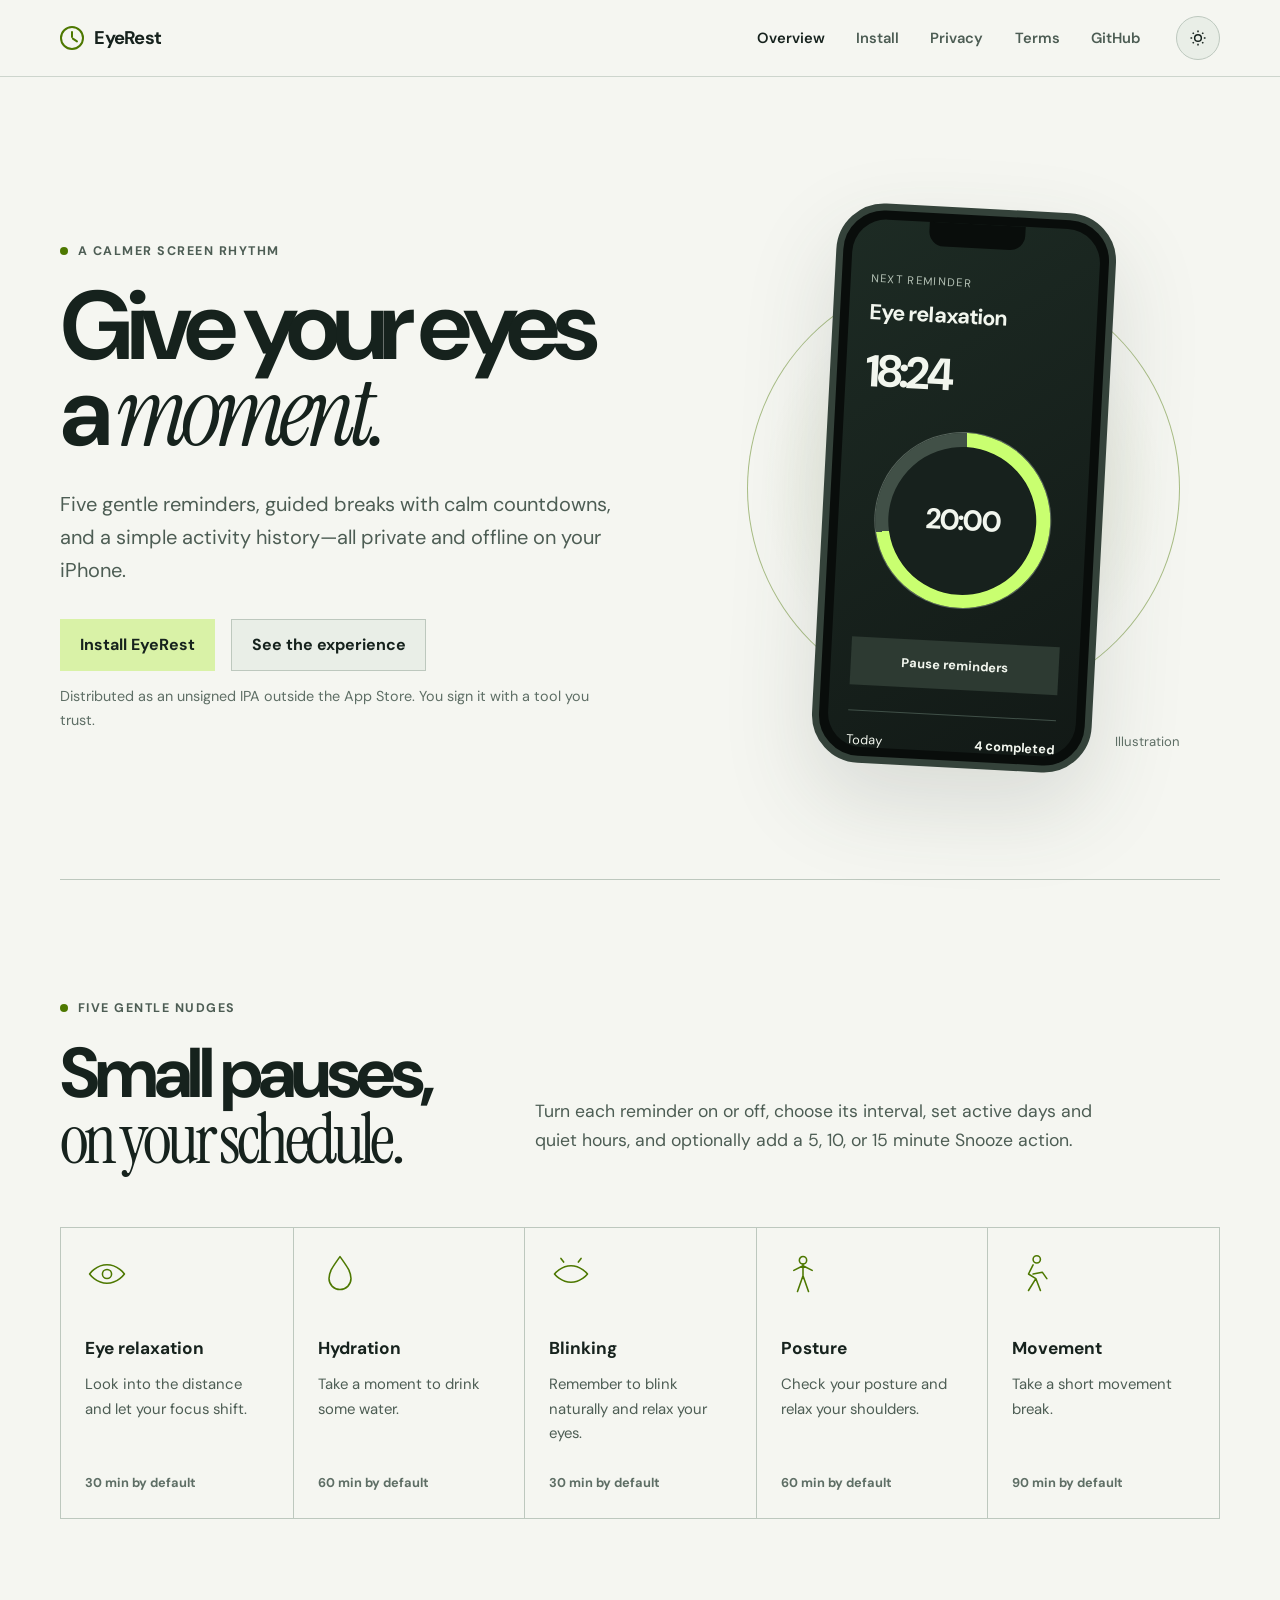
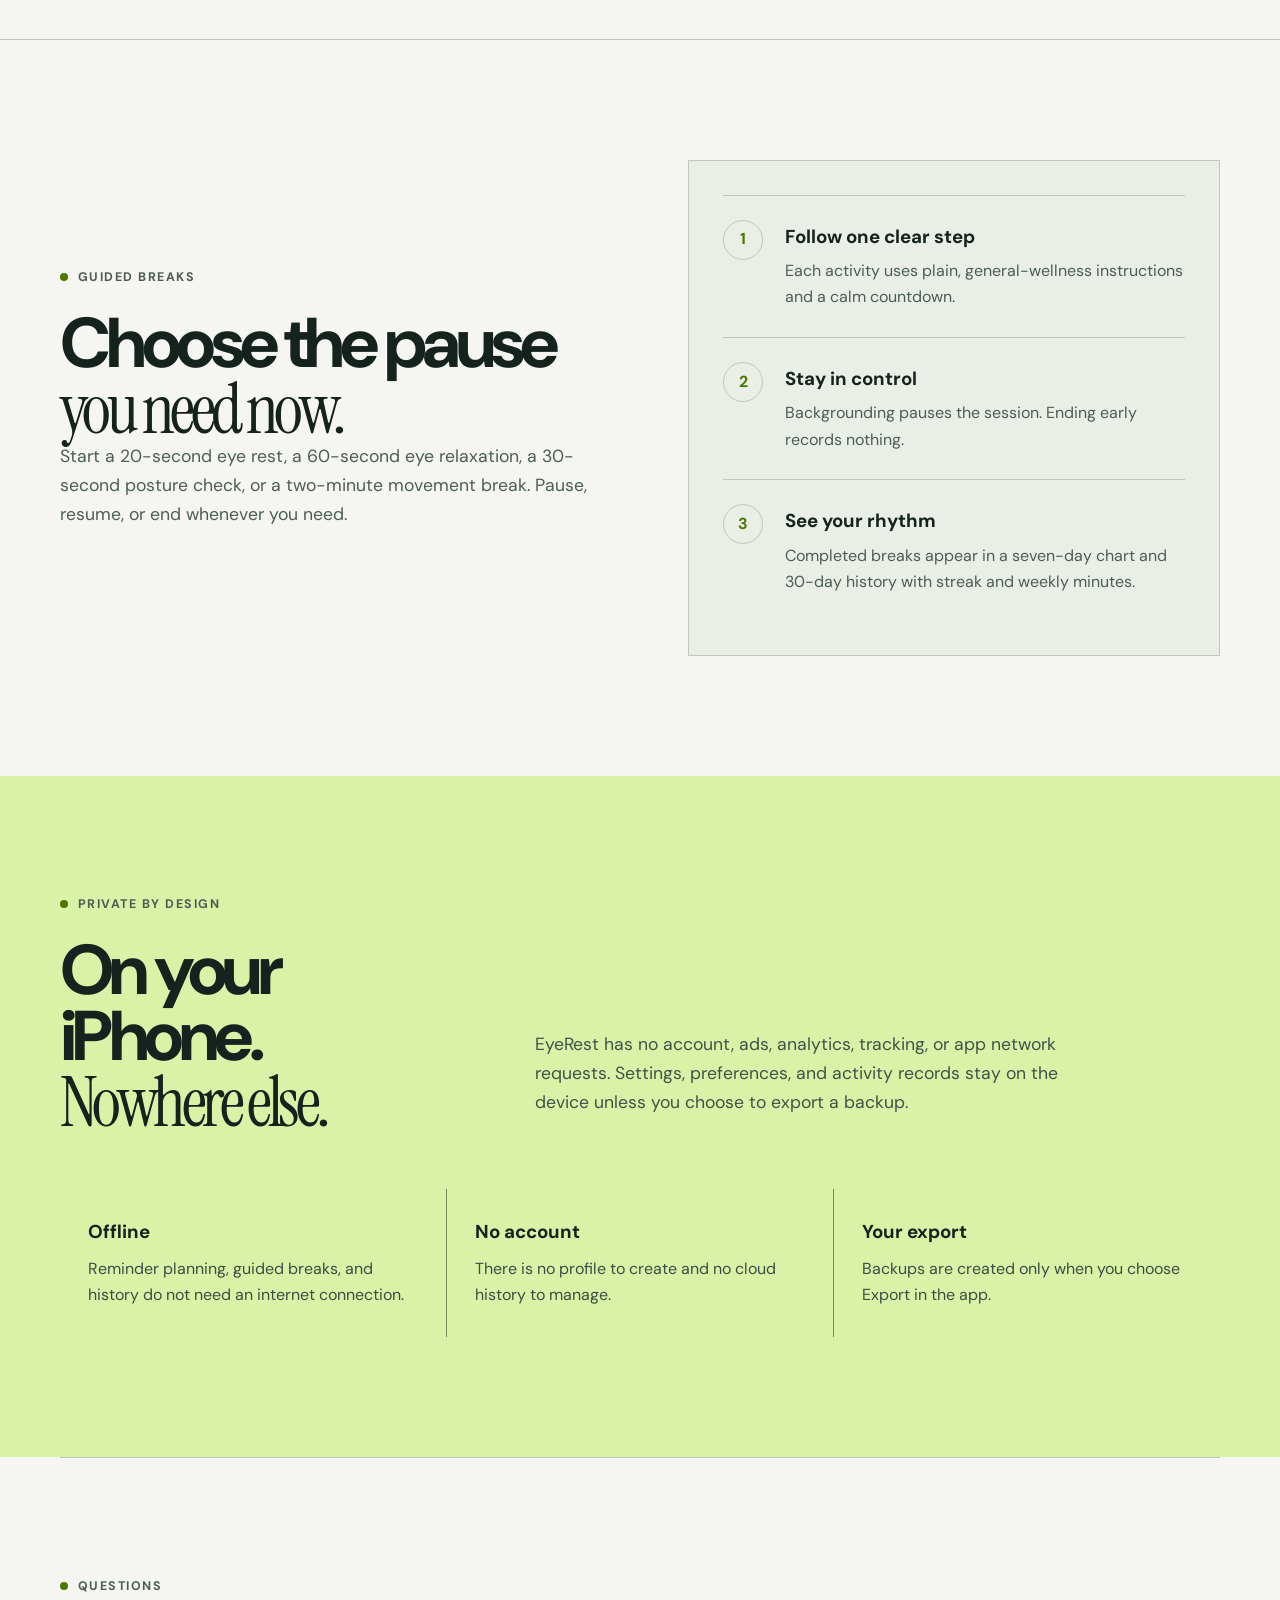
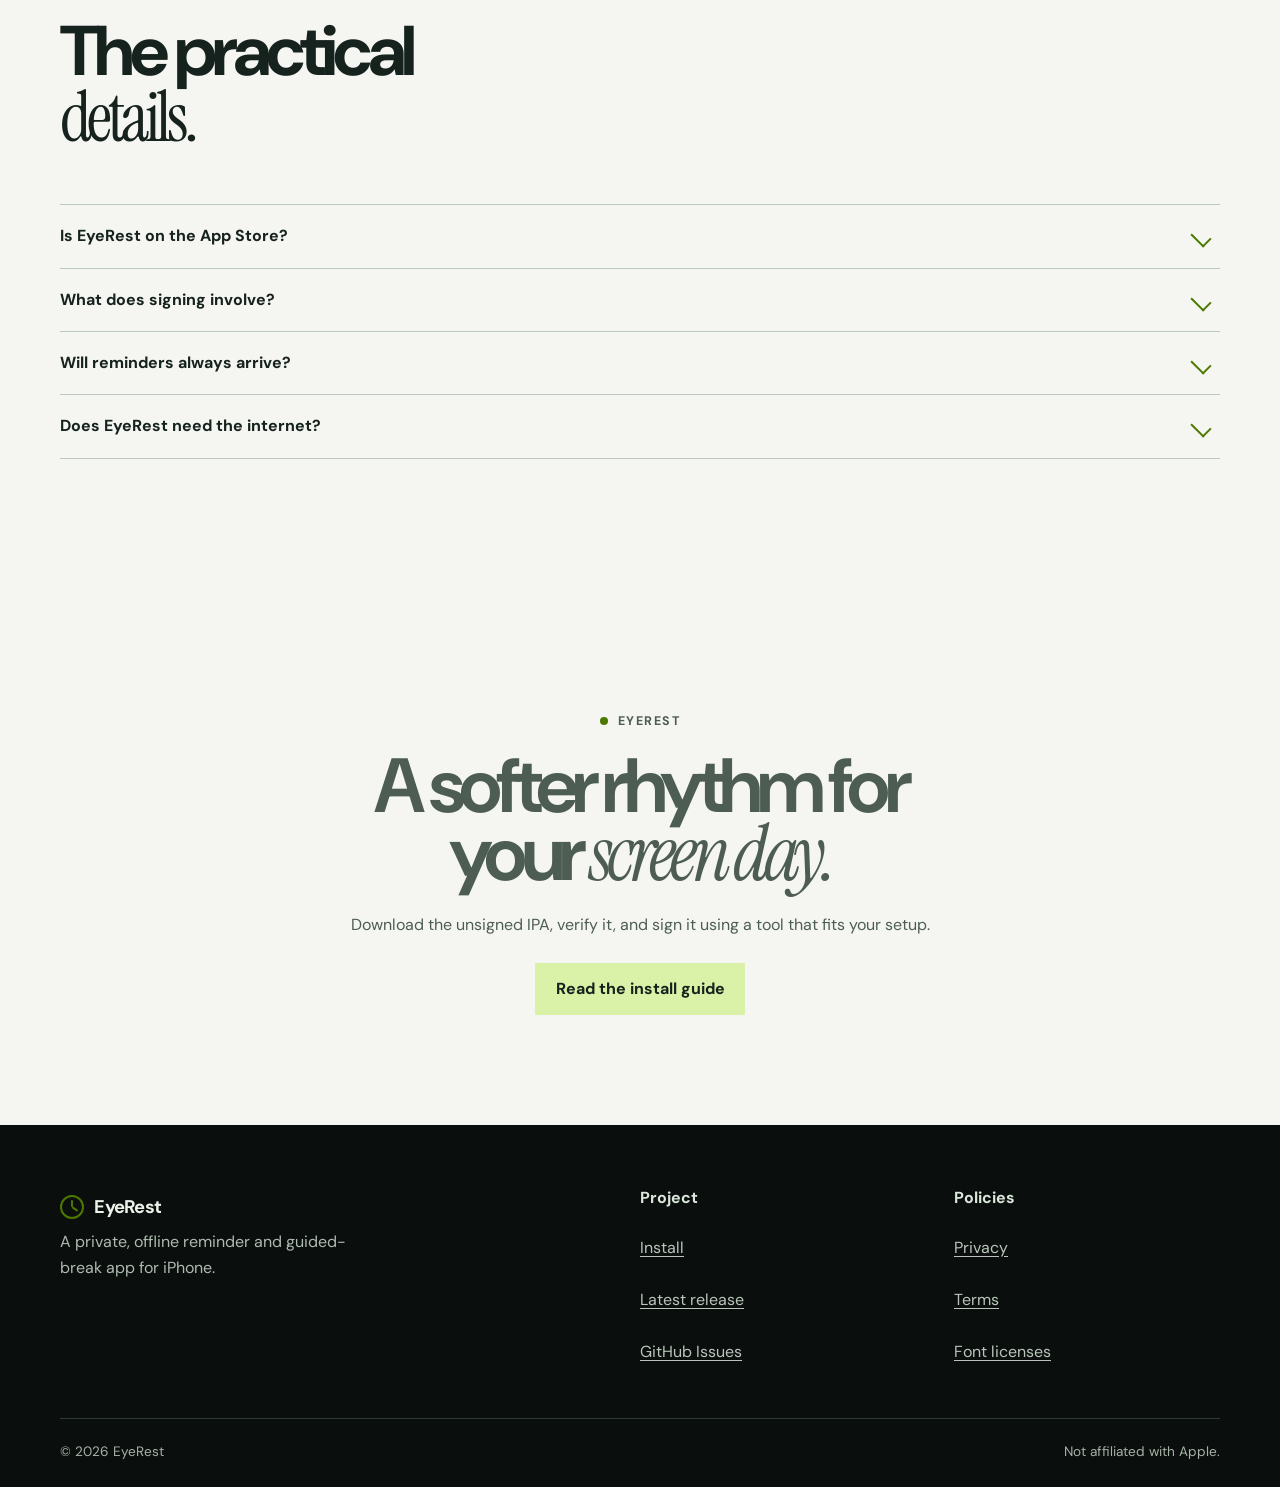
==== commit 4b2ced84: "feat: finish website redesign" ====
--- a/website/index.html
+++ b/website/index.html
@@ -4,9 +4,9 @@
   <meta charset="utf-8"><meta name="viewport" content="width=device-width,initial-scale=1">
   <title>EyeRest — Gentle reminders and guided breaks for iPhone</title>
   <meta name="description" content="EyeRest is a private, offline iPhone app with five gentle reminders, guided breaks, and activity history. Download the unsigned IPA and sign it yourself.">
-  <link rel="canonical" href="http://astear17.sino.tw/EyeRest/">
-  <meta property="og:type" content="website"><meta property="og:title" content="EyeRest — Give your eyes a moment."><meta property="og:description" content="Five gentle reminders, guided breaks, and private on-device activity history for iPhone."><meta property="og:url" content="http://astear17.sino.tw/EyeRest/"><meta property="og:image" content="http://astear17.sino.tw/EyeRest/assets/og-image.png">
-  <meta name="twitter:card" content="summary_large_image"><meta name="twitter:title" content="EyeRest — Give your eyes a moment."><meta name="twitter:description" content="A private, offline reminder and guided-break app for iPhone."><meta name="twitter:image" content="http://astear17.sino.tw/EyeRest/assets/og-image.png">
+  <link rel="canonical" href="https://astear17.sino.tw/EyeRest/">
+  <meta property="og:type" content="website"><meta property="og:title" content="EyeRest — Give your eyes a moment."><meta property="og:description" content="Five gentle reminders, guided breaks, and private on-device activity history for iPhone."><meta property="og:url" content="https://astear17.sino.tw/EyeRest/"><meta property="og:image" content="https://astear17.sino.tw/EyeRest/assets/og-image.png">
+  <meta name="twitter:card" content="summary_large_image"><meta name="twitter:title" content="EyeRest — Give your eyes a moment."><meta name="twitter:description" content="A private, offline reminder and guided-break app for iPhone."><meta name="twitter:image" content="https://astear17.sino.tw/EyeRest/assets/og-image.png">
   <meta name="theme-color" content="#101719"><link rel="icon" href="assets/favicon.svg" type="image/svg+xml"><link rel="apple-touch-icon" href="assets/apple-touch-icon.png"><link rel="preload" href="assets/fonts/dm-sans-latin.woff2" as="font" type="font/woff2" crossorigin>
   <script>document.documentElement.dataset.theme=localStorage.getItem("eyerest-theme")||((matchMedia("(prefers-color-scheme: light)").matches)?"light":"dark")</script>
   <link rel="stylesheet" href="assets/styles.css">
--- a/website/assets/styles.css
+++ b/website/assets/styles.css
@@ -17,3 +17,7 @@
 @media(max-width:850px){.shell,.narrow{width:calc(100% - 32px)}.header-inner{min-height:68px}.menu-toggle{display:grid}.site-nav{display:none;position:absolute;top:68px;left:0;right:0;margin:0;padding:10px 16px 18px;background:var(--page);border-bottom:1px solid var(--line)}.site-nav[data-open="true"]{display:flex;flex-direction:column;align-items:stretch}.site-nav a{padding:.7rem 1rem}.theme-toggle{margin-left:auto}.section{padding:85px 0}.download-card{grid-template-columns:1fr}.page-hero{padding:65px 0 55px}}
 @media(max-width:520px){h1{font-size:clamp(3.3rem,17vw,5rem)}.hero{padding-bottom:60px}.hero-art{min-height:480px}.device{width:236px;height:480px;border-radius:40px}.ring{width:145px;height:145px;margin:24px auto}.ring::before{width:122px;height:122px}.illustration-label{bottom:0}.reminder-grid{grid-template-columns:1fr}.feature-card,.feature-card:nth-child(2){min-height:230px;border-left:0;border-top:1px solid var(--line)}.feature-card:first-child{border-top:0}.footer-grid{grid-template-columns:1fr}.footer-grid>div:first-child{grid-column:auto}.footer-bottom{flex-direction:column}.hero-actions{align-items:stretch;flex-direction:column}.button{width:100%}}
 @media(prefers-reduced-motion:reduce){html{scroll-behavior:auto}*,*::before,*::after{animation:none!important;transition:none!important}.reveal{opacity:1;transform:none}}html:not(.js) .reveal{opacity:1;transform:none}
+.brand-mark{position:relative;width:24px;height:24px;flex:0 0 24px;border:2px solid var(--lime);border-radius:50%;background:none}.brand-mark::before,.brand-mark::after{content:"";position:absolute;left:50%;top:50%;border-radius:99px;background:var(--lime);transform-origin:0 50%}.brand-mark::before{width:2px;height:7px;transform:translate(-1px,-7px)}.brand-mark::after{width:7px;height:2px;transform:translate(0,-1px) rotate(34deg)}
+@media(max-width:650px){.responsive-table{overflow:visible}.responsive-table table{min-width:0}.responsive-table thead{position:absolute;width:1px;height:1px;padding:0;margin:-1px;overflow:hidden;clip:rect(0,0,0,0);white-space:nowrap;border:0}.responsive-table tbody,.responsive-table tr,.responsive-table td{display:block;width:100%}.responsive-table tr{margin-bottom:12px;padding:16px;border:1px solid var(--line);background:var(--panel)}.responsive-table td{padding:3px 0;border:0}.responsive-table td:first-child{color:var(--ink);font-weight:700}.responsive-table td:nth-child(2)::before,.responsive-table td:nth-child(3)::before{display:block;color:var(--faint);font-size:.78rem;font-weight:700;letter-spacing:.06em;text-transform:uppercase}.responsive-table td:nth-child(2)::before{content:"Approach"}.responsive-table td:nth-child(3)::before{content:"EyeRest status"}.responsive-table caption{padding-bottom:12px;text-align:left;color:var(--ink);font-weight:700}}
+body{min-height:100vh;display:flex;flex-direction:column}main{flex:1}
+.prose a.button-primary{color:#16221d}
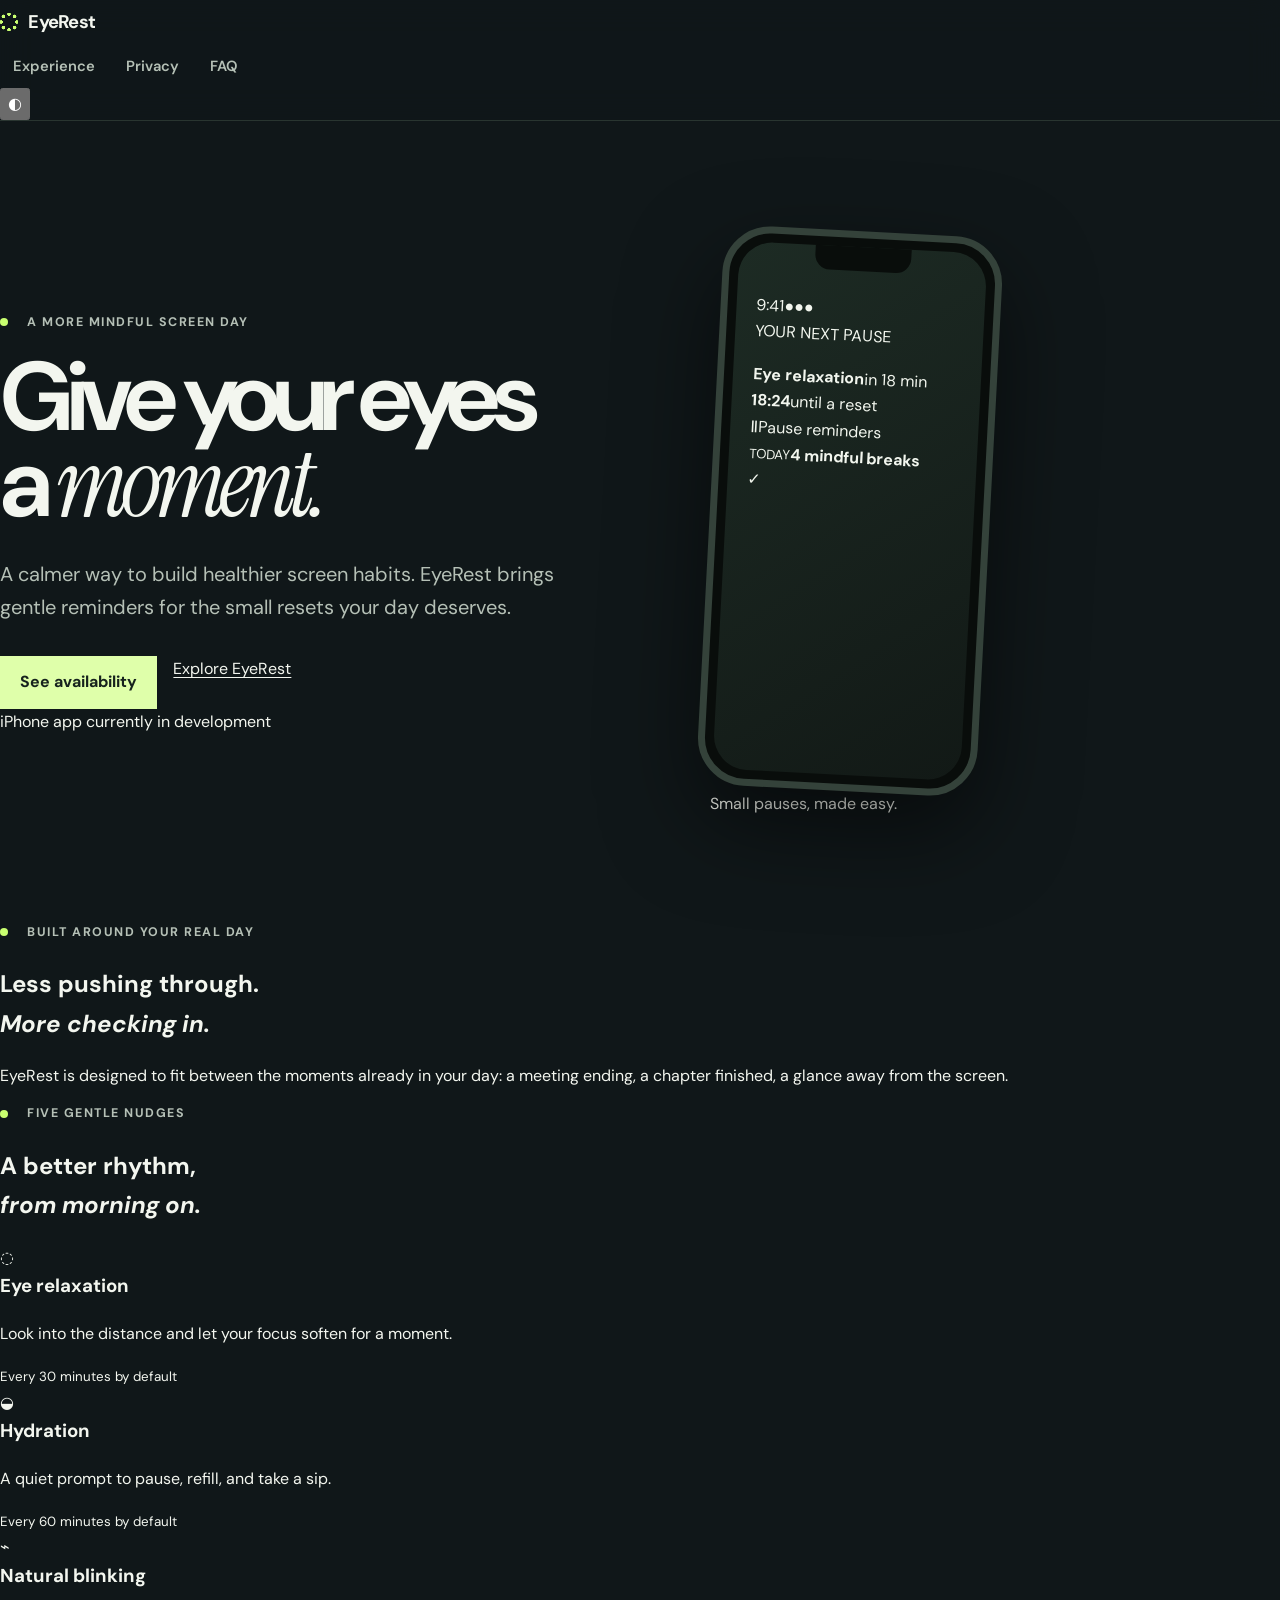
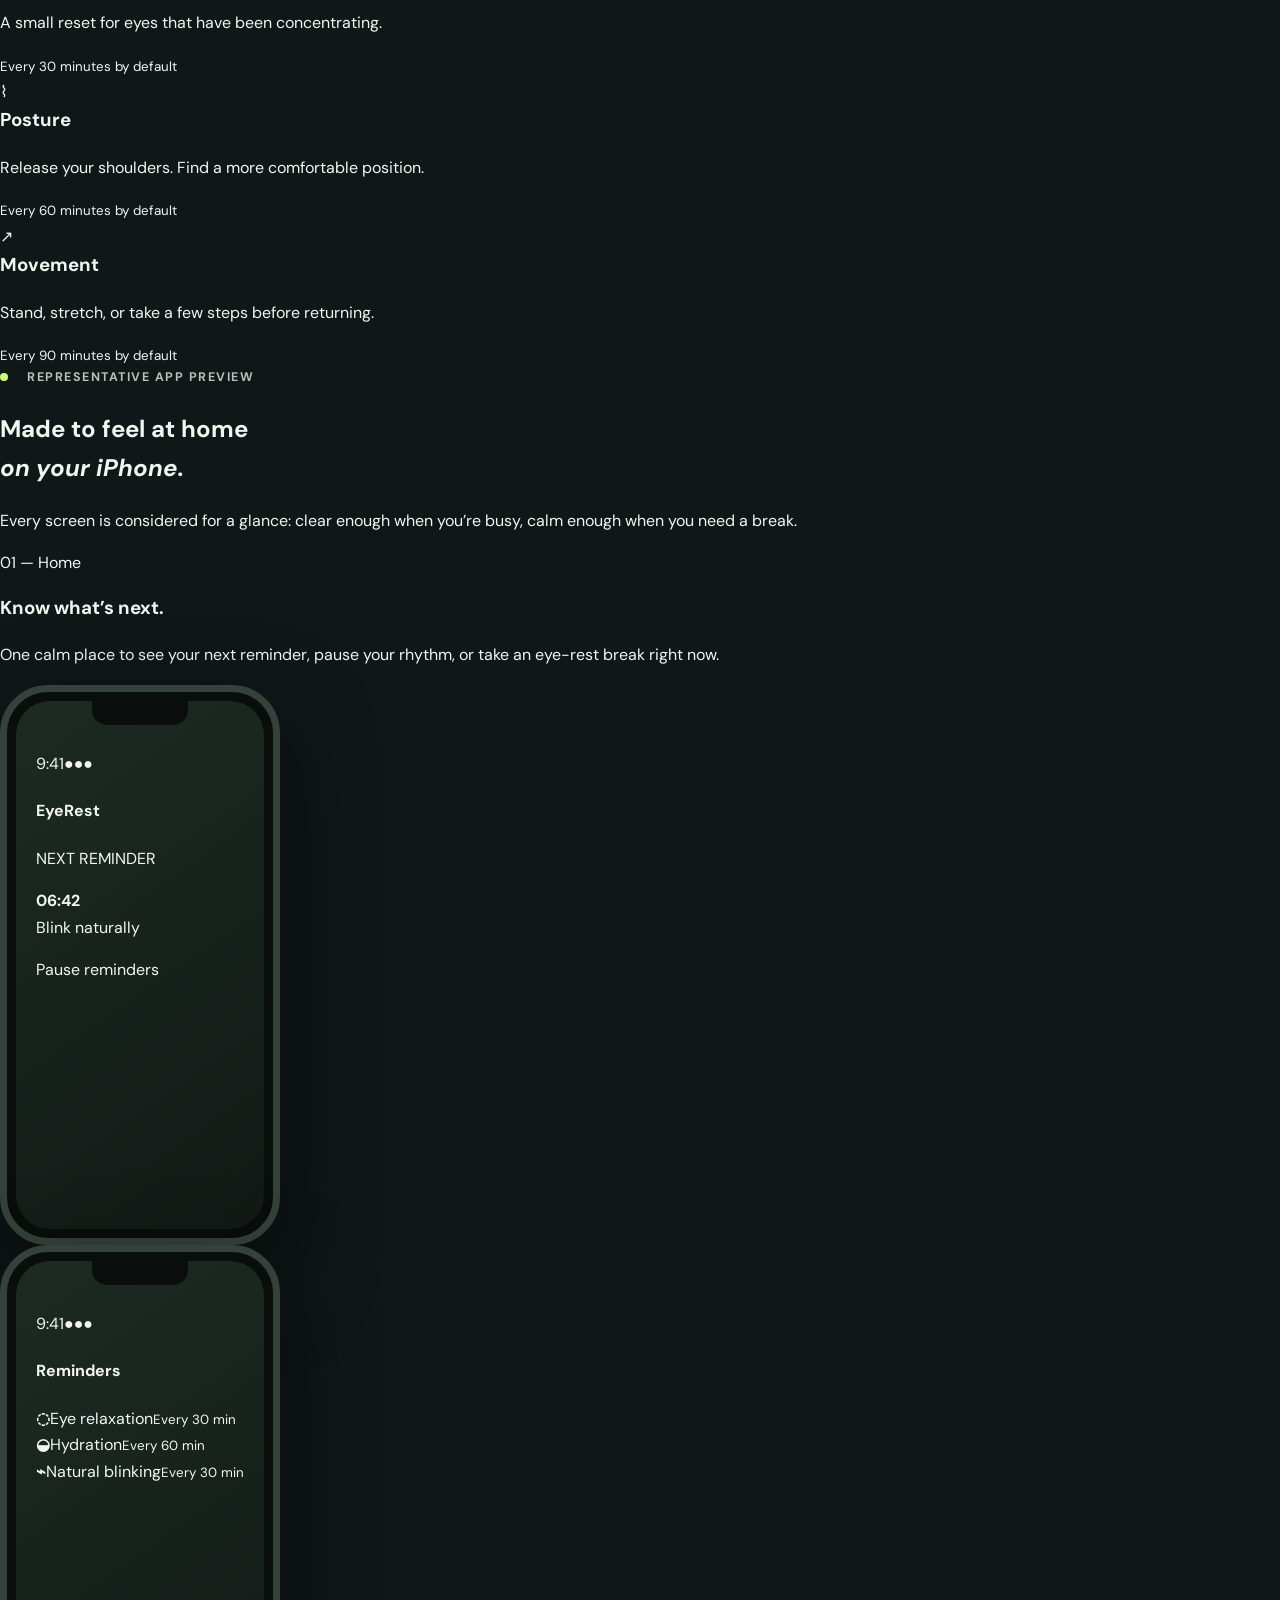
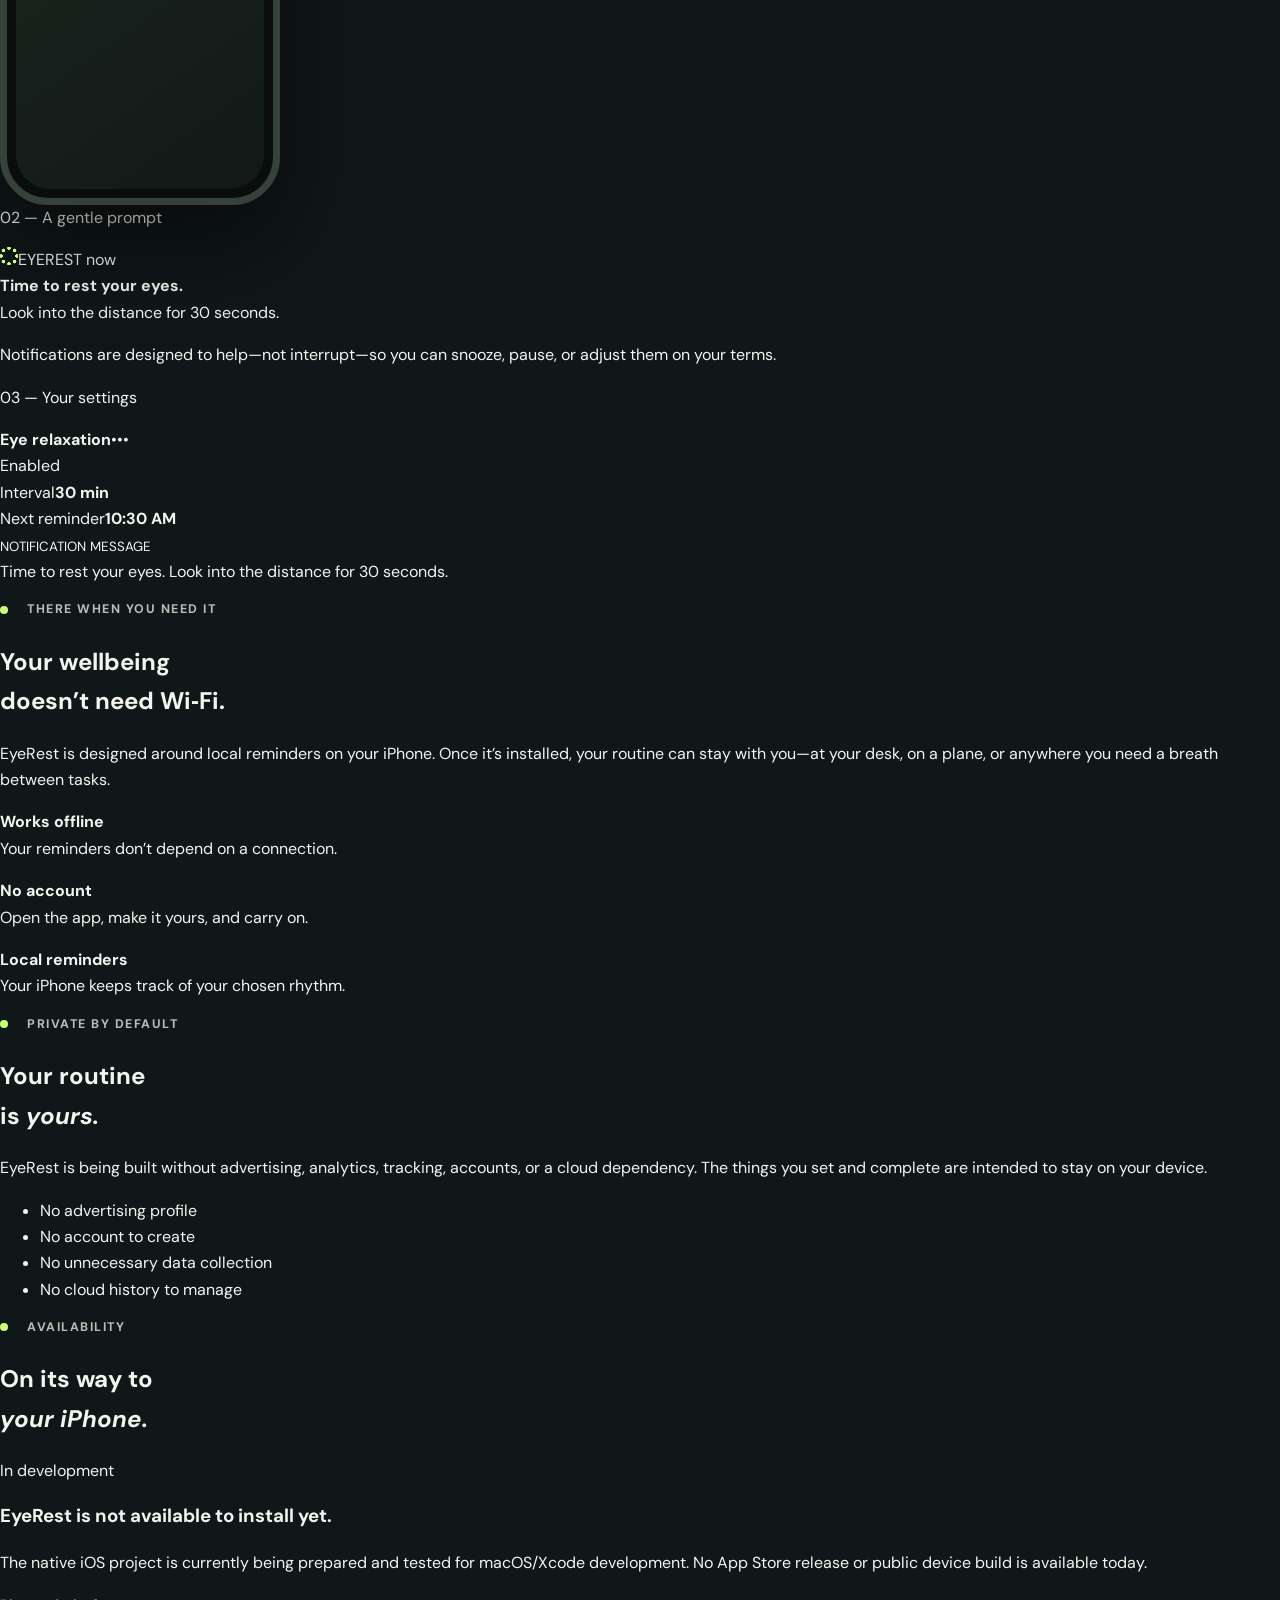
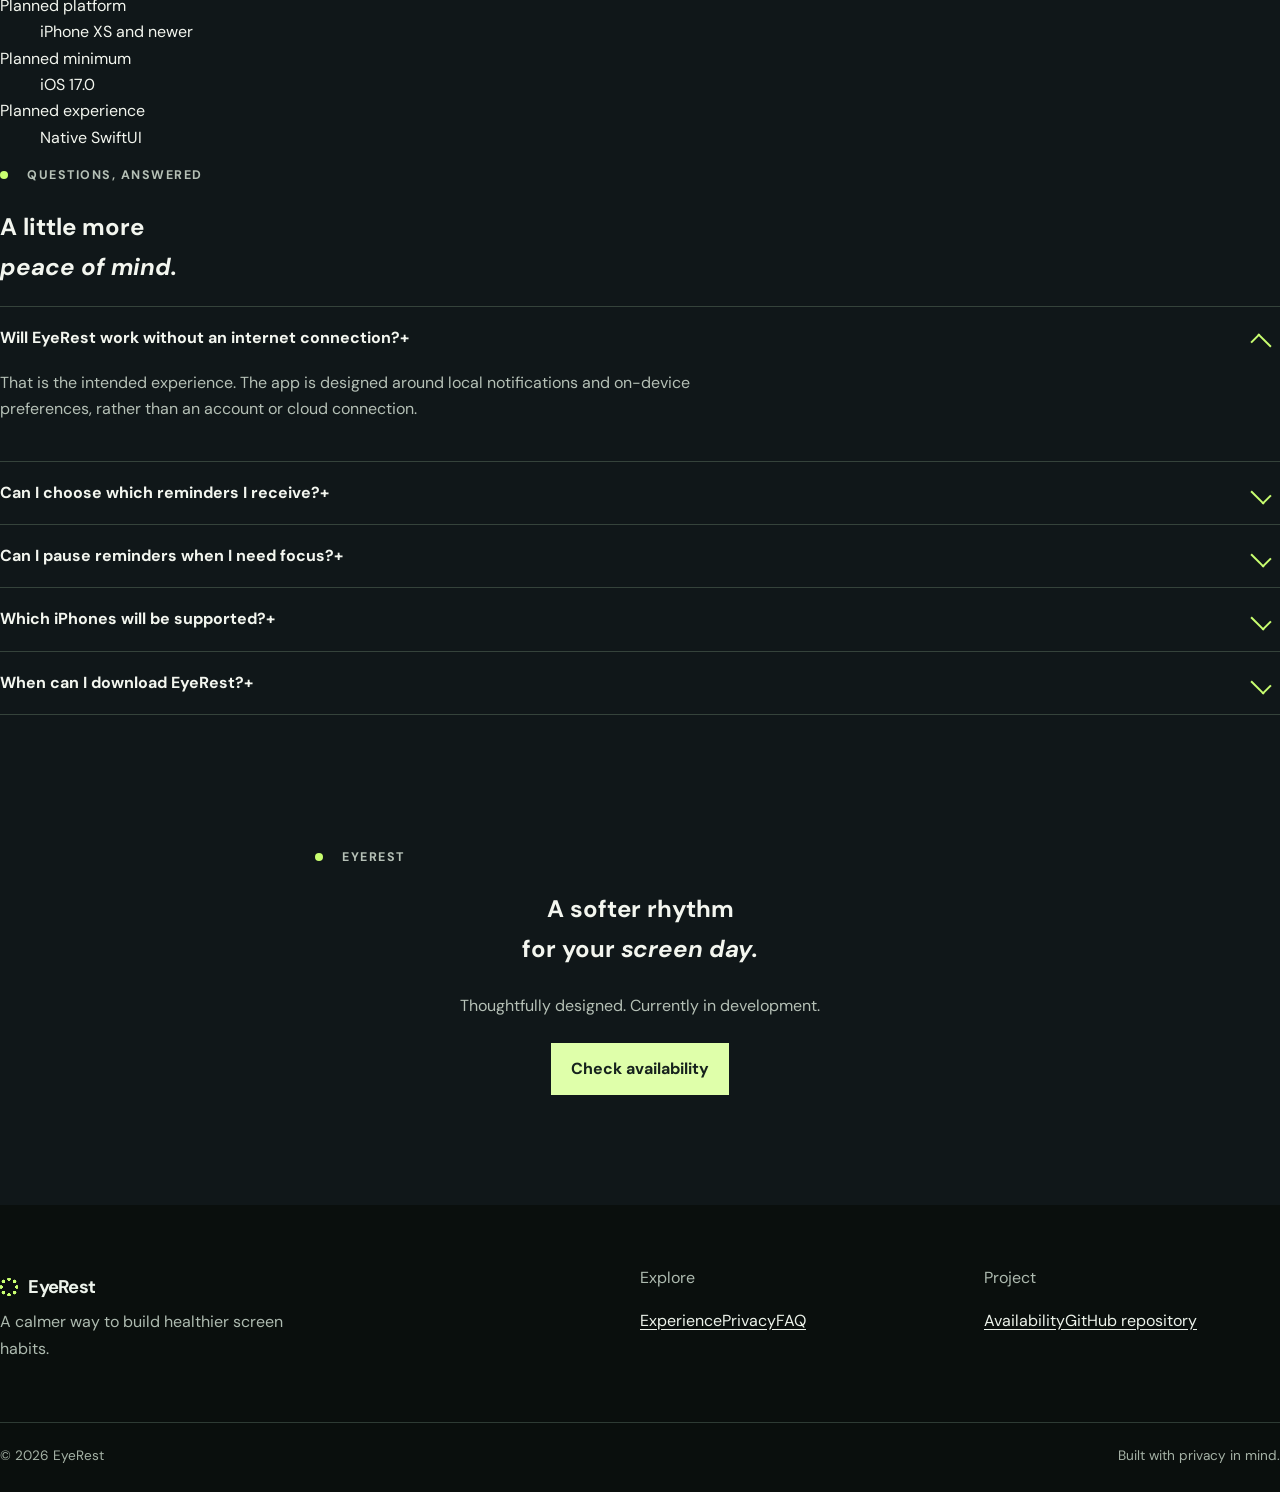
==== commit 79e1c203: "Merge codex/product-completion into main" ====
--- a/website/index.html
+++ b/website/index.html
@@ -1,41 +1,46 @@
 <!doctype html>
 <html lang="en">
-<head>
-  <meta charset="utf-8"><meta name="viewport" content="width=device-width,initial-scale=1">
-  <title>EyeRest — Gentle reminders and guided breaks for iPhone</title>
-  <meta name="description" content="EyeRest is a private, offline iPhone app with five gentle reminders, guided breaks, and activity history. Download the unsigned IPA and sign it yourself.">
-  <link rel="canonical" href="https://astear17.sino.tw/EyeRest/">
-  <meta property="og:type" content="website"><meta property="og:title" content="EyeRest — Give your eyes a moment."><meta property="og:description" content="Five gentle reminders, guided breaks, and private on-device activity history for iPhone."><meta property="og:url" content="https://astear17.sino.tw/EyeRest/"><meta property="og:image" content="https://astear17.sino.tw/EyeRest/assets/og-image.png">
-  <meta name="twitter:card" content="summary_large_image"><meta name="twitter:title" content="EyeRest — Give your eyes a moment."><meta name="twitter:description" content="A private, offline reminder and guided-break app for iPhone."><meta name="twitter:image" content="https://astear17.sino.tw/EyeRest/assets/og-image.png">
-  <meta name="theme-color" content="#101719"><link rel="icon" href="assets/favicon.svg" type="image/svg+xml"><link rel="apple-touch-icon" href="assets/apple-touch-icon.png"><link rel="preload" href="assets/fonts/dm-sans-latin.woff2" as="font" type="font/woff2" crossorigin>
-  <script>document.documentElement.dataset.theme=localStorage.getItem("eyerest-theme")||((matchMedia("(prefers-color-scheme: light)").matches)?"light":"dark")</script>
-  <link rel="stylesheet" href="assets/styles.css">
-</head>
-<body>
-  <a class="skip-link" href="#main">Skip to content</a>
-  <header class="site-header"><div class="shell header-inner">
-    <a class="brand" href="index.html" aria-label="EyeRest home"><span class="brand-mark" aria-hidden="true"></span>EyeRest</a>
-    <nav class="site-nav" data-navigation data-open="false" aria-label="Primary navigation"><a href="index.html" aria-current="page">Overview</a><a href="install.html">Install</a><a href="privacy.html">Privacy</a><a href="terms.html">Terms</a><a href="https://github.com/Astear17/EyeRest" rel="noreferrer">GitHub</a></nav>
-    <div class="header-tools"><button class="icon-button theme-toggle" data-theme-toggle type="button" aria-label="Use light theme" aria-pressed="false"><svg viewBox="0 0 24 24" aria-hidden="true"><path d="M12 3v2m0 14v2M3 12h2m14 0h2M5.6 5.6 7 7m10 10 1.4 1.4M18.4 5.6 17 7M7 17l-1.4 1.4"/><circle cx="12" cy="12" r="4"/></svg></button><button class="icon-button menu-toggle" data-menu-toggle type="button" aria-label="Open navigation" aria-expanded="false"><svg viewBox="0 0 24 24" aria-hidden="true"><path d="M4 7h16M4 12h16M4 17h16"/></svg></button></div>
-  </div></header>
-  <main id="main">
-    <section class="hero shell"><div class="hero-copy reveal"><p class="eyebrow">A calmer screen rhythm</p><h1>Give your eyes<br>a <em>moment.</em></h1><p class="lede">Five gentle reminders, guided breaks with calm countdowns, and a simple activity history—all private and offline on your iPhone.</p><div class="hero-actions"><a class="button button-primary" href="install.html">Install EyeRest</a><a class="button" href="#experience">See the experience</a></div><p class="microcopy">Distributed as an unsigned IPA outside the App Store. You sign it with a tool you trust.</p></div>
-      <figure class="hero-art reveal" role="img" aria-label="Illustration of EyeRest showing the next eye relaxation reminder and a countdown"><div class="orbit-field" aria-hidden="true"></div><div class="device" aria-hidden="true"><div class="device-screen"><p class="device-label">Next reminder</p><h2>Eye relaxation</h2><strong class="device-time">18:24</strong><div class="ring"></div><div class="device-button">Pause reminders</div><div class="device-row"><span>Today</span><strong>4 completed</strong></div></div></div><figcaption class="illustration-label">Illustration</figcaption></figure>
-    </section>
-    <section class="section shell" id="experience"><div class="section-head reveal"><div><p class="eyebrow">Five gentle nudges</p><h2>Small pauses,<br><span class="serif">on your schedule.</span></h2></div><p class="section-intro">Turn each reminder on or off, choose its interval, set active days and quiet hours, and optionally add a 5, 10, or 15 minute Snooze action.</p></div>
-      <div class="reminder-grid reveal">
-        <article class="feature-card"><svg class="feature-icon" viewBox="0 0 48 48" aria-hidden="true"><path d="M5 24s7-10 19-10 19 10 19 10-7 10-19 10S5 24 5 24Z"/><circle cx="24" cy="24" r="5"/></svg><h3>Eye relaxation</h3><p>Look into the distance and let your focus shift.</p><small>30 min by default</small></article>
-        <article class="feature-card"><svg class="feature-icon" viewBox="0 0 48 48" aria-hidden="true"><path d="M24 5C17 15 12 21 12 29a12 12 0 0 0 24 0C36 21 31 15 24 5Z"/></svg><h3>Hydration</h3><p>Take a moment to drink some water.</p><small>60 min by default</small></article>
-        <article class="feature-card"><svg class="feature-icon" viewBox="0 0 48 48" aria-hidden="true"><path d="M6 24s7-9 18-9 18 9 18 9-7 9-18 9S6 24 6 24Z"/><path d="M16 11 13 7m19 4 3-4"/></svg><h3>Blinking</h3><p>Remember to blink naturally and relax your eyes.</p><small>30 min by default</small></article>
-        <article class="feature-card"><svg class="feature-icon" viewBox="0 0 48 48" aria-hidden="true"><circle cx="24" cy="9" r="4"/><path d="M24 13v13m-10-6 10-5 10 5M18 43l6-17 6 17"/></svg><h3>Posture</h3><p>Check your posture and relax your shoulders.</p><small>60 min by default</small></article>
-        <article class="feature-card"><svg class="feature-icon" viewBox="0 0 48 48" aria-hidden="true"><circle cx="27" cy="8" r="4"/><path d="m23 14-5 10 8 5 5 13m-8-18 10-2 5 7M18 42l8-13"/></svg><h3>Movement</h3><p>Take a short movement break.</p><small>90 min by default</small></article>
-      </div>
-    </section>
-    <section class="section"><div class="shell split"><div class="reveal"><p class="eyebrow">Guided breaks</p><h2>Choose the pause<br><span class="serif">you need now.</span></h2><p class="section-intro">Start a 20-second eye rest, a 60-second eye relaxation, a 30-second posture check, or a two-minute movement break. Pause, resume, or end whenever you need.</p></div><div class="panel reveal"><div class="steps"><div class="step"><h3>Follow one clear step</h3><p>Each activity uses plain, general-wellness instructions and a calm countdown.</p></div><div class="step"><h3>Stay in control</h3><p>Backgrounding pauses the session. Ending early records nothing.</p></div><div class="step"><h3>See your rhythm</h3><p>Completed breaks appear in a seven-day chart and 30-day history with streak and weekly minutes.</p></div></div></div></div></section>
-    <section class="section privacy-band"><div class="shell"><div class="section-head"><div><p class="eyebrow">Private by design</p><h2>On your iPhone.<br><span class="serif">Nowhere else.</span></h2></div><p class="section-intro muted">EyeRest has no account, ads, analytics, tracking, or app network requests. Settings, preferences, and activity records stay on the device unless you choose to export a backup.</p></div><div class="fact-grid"><div class="fact"><h3>Offline</h3><p>Reminder planning, guided breaks, and history do not need an internet connection.</p></div><div class="fact"><h3>No account</h3><p>There is no profile to create and no cloud history to manage.</p></div><div class="fact"><h3>Your export</h3><p>Backups are created only when you choose Export in the app.</p></div></div></div></section>
-    <section class="section shell"><div class="section-head"><div><p class="eyebrow">Questions</p><h2>The practical<br><span class="serif">details.</span></h2></div></div><div class="faq-list"><details><summary>Is EyeRest on the App Store?</summary><p>No. EyeRest is distributed as an unsigned IPA outside the App Store and is not planned for App Store distribution. The IPA cannot run until you sign it.</p></details><details><summary>What does signing involve?</summary><p>Download the latest release, verify its SHA-256, then use a signing and installation tool you trust. Tool requirements differ, and some free Apple ID signatures expire after about seven days.</p></details><details><summary>Will reminders always arrive?</summary><p>iOS controls final delivery. Permissions, Focus, notification summaries, battery state, and signing-profile capabilities can affect alerts. EyeRest keeps a limited queue, so open it now and then.</p></details><details><summary>Does EyeRest need the internet?</summary><p>The app itself makes no network requests. GitHub and this project website are used only to distribute files and documentation outside the app.</p></details></div></section>
-    <section class="closing shell"><p class="eyebrow" style="justify-content:center">EyeRest</p><p class="display">A softer rhythm for your <em>screen day.</em></p><p>Download the unsigned IPA, verify it, and sign it using a tool that fits your setup.</p><a class="button button-primary" href="install.html">Read the install guide</a></section>
-  </main>
-  <footer class="site-footer"><div class="shell footer-grid"><div><a class="brand" href="index.html"><span class="brand-mark" aria-hidden="true"></span>EyeRest</a><p>A private, offline reminder and guided-break app for iPhone.</p></div><div class="footer-links"><strong>Project</strong><a href="install.html">Install</a><a href="https://github.com/Astear17/EyeRest/releases/latest">Latest release</a><a href="https://github.com/Astear17/EyeRest/issues">GitHub Issues</a></div><div class="footer-links"><strong>Policies</strong><a href="privacy.html">Privacy</a><a href="terms.html">Terms</a><a href="assets/licenses/DM-Sans-OFL.txt">Font licenses</a></div></div><div class="shell footer-bottom"><span>© 2026 EyeRest</span><span>Not affiliated with Apple.</span></div></footer>
-  <script src="assets/main.js"></script>
-</body></html>
+  <head>
+    <meta charset="UTF-8" />
+    <meta name="viewport" content="width=device-width, initial-scale=1.0" />
+    <meta name="description" content="EyeRest is a calmer way to build healthier screen habits on iPhone." />
+    <meta name="theme-color" content="#101719" />
+    <title>EyeRest — Give your eyes a moment.</title>
+    <link rel="preconnect" href="https://fonts.googleapis.com" />
+    <link rel="preconnect" href="https://fonts.gstatic.com" crossorigin />
+    <link href="https://fonts.googleapis.com/css2?family=DM+Sans:opsz,wght@9..40,400;9..40,500;9..40,600;9..40,700&family=Instrument+Serif:ital@0;1&display=swap" rel="stylesheet" />
+    <link rel="stylesheet" href="assets/styles.css" />
+    <link rel="stylesheet" href="assets/brand.css" />
+  </head>
+  <body>
+    <a class="skip-link" href="#main">Skip to content</a>
+    <header class="site-header" data-header>
+      <a class="brand" href="#top" aria-label="EyeRest home"><span class="brand-orbit" aria-hidden="true"></span>EyeRest</a>
+      <nav class="site-nav" aria-label="Primary navigation"><a href="#how-it-feels">Experience</a><a href="#privacy">Privacy</a><a href="#faq">FAQ</a></nav>
+      <button class="theme-toggle" type="button" aria-label="Switch color theme" aria-pressed="false" data-theme-toggle><span aria-hidden="true">◐</span></button>
+    </header>
+    <main id="main">
+      <section class="hero section-shell" id="top">
+        <div class="hero-copy reveal"><p class="eyebrow"><span></span>A more mindful screen day</p><h1>Give your eyes<br />a <em>moment.</em></h1><p class="lede">A calmer way to build healthier screen habits. EyeRest brings gentle reminders for the small resets your day deserves.</p><div class="hero-actions"><a class="button button-primary" href="#availability">See availability</a><a class="text-link" href="#how-it-feels">Explore EyeRest</a></div><p class="availability-note">iPhone app currently in development</p></div>
+        <div class="hero-visual reveal" aria-label="Representative EyeRest home dashboard preview"><div class="sun-disc sun-disc-one"></div><div class="sun-disc sun-disc-two"></div><div class="device device-hero"><div class="device-island"></div><div class="device-screen"><div class="ios-status"><span>9:41</span><span>●●●</span></div><p class="screen-overline">YOUR NEXT PAUSE</p><div class="hero-dashboard-title"><strong>Eye relaxation</strong><span>in 18 min</span></div><div class="countdown-orbit"><div><strong>18:24</strong><span>until a reset</span></div></div><div class="screen-action"><span>Ⅱ</span>Pause reminders</div><div class="screen-divider"></div><div class="today-row"><div><small>TODAY</small><strong>4 mindful breaks</strong></div><span class="check-orb">✓</span></div></div></div><div class="quiet-caption"><span></span><p>Small pauses, made easy.</p></div></div>
+      </section>
+      <section class="intro section-shell reveal" id="how-it-feels"><p class="eyebrow"><span></span>Built around your real day</p><div><h2>Less pushing through.<br /><em>More checking in.</em></h2><p>EyeRest is designed to fit between the moments already in your day: a meeting ending, a chapter finished, a glance away from the screen.</p></div></section>
+      <section class="rhythm section-shell" aria-labelledby="rhythm-heading"><div class="section-heading reveal"><p class="eyebrow"><span></span>Five gentle nudges</p><h2 id="rhythm-heading">A better rhythm,<br /><em>from morning on.</em></h2></div><div class="rhythm-grid">
+        <article class="habit reveal"><div class="habit-symbol">◌</div><div><h3>Eye relaxation</h3><p>Look into the distance and let your focus soften for a moment.</p></div><small>Every 30 minutes by default</small></article>
+        <article class="habit reveal"><div class="habit-symbol">◒</div><div><h3>Hydration</h3><p>A quiet prompt to pause, refill, and take a sip.</p></div><small>Every 60 minutes by default</small></article>
+        <article class="habit reveal"><div class="habit-symbol">⌁</div><div><h3>Natural blinking</h3><p>A small reset for eyes that have been concentrating.</p></div><small>Every 30 minutes by default</small></article>
+        <article class="habit reveal"><div class="habit-symbol">⌇</div><div><h3>Posture</h3><p>Release your shoulders. Find a more comfortable position.</p></div><small>Every 60 minutes by default</small></article>
+        <article class="habit reveal"><div class="habit-symbol">↗</div><div><h3>Movement</h3><p>Stand, stretch, or take a few steps before returning.</p></div><small>Every 90 minutes by default</small></article>
+      </div></section>
+      <section class="showcase" aria-label="Representative EyeRest application previews"><div class="section-shell showcase-head reveal"><p class="eyebrow"><span></span>Representative app preview</p><h2>Made to feel at home<br /><em>on your iPhone.</em></h2><p>Every screen is considered for a glance: clear enough when you’re busy, calm enough when you need a break.</p></div><div class="showcase-stage"><div class="section-shell showcase-grid"><div class="showcase-copy reveal"><p class="screen-number">01 — Home</p><h3>Know what’s next.</h3><p>One calm place to see your next reminder, pause your rhythm, or take an eye-rest break right now.</p></div><div class="device device-home reveal"><div class="device-island"></div><div class="device-screen mini-screen"><div class="ios-status"><span>9:41</span><span>●●●</span></div><h4>EyeRest</h4><p class="mini-label">NEXT REMINDER</p><strong class="mini-time">06:42</strong><div class="mini-ring"></div><p class="mini-title">Blink naturally</p><div class="mini-button">Pause reminders</div></div></div><div class="device device-reminders reveal"><div class="device-island"></div><div class="device-screen mini-screen reminders-screen"><div class="ios-status"><span>9:41</span><span>●●●</span></div><h4>Reminders</h4><div class="reminder-list"><div><b>◌</b><span>Eye relaxation<small>Every 30 min</small></span><i></i></div><div><b>◒</b><span>Hydration<small>Every 60 min</small></span><i></i></div><div><b>⌁</b><span>Natural blinking<small>Every 30 min</small></span><i></i></div></div></div></div></div></div>
+        <div class="section-shell configuration-row"><div class="notification-preview reveal"><p class="screen-number">02 — A gentle prompt</p><div class="notification-card"><div class="notification-app"><span class="brand-orbit"></span>EYEREST <time>now</time></div><strong>Time to rest your eyes.</strong><p>Look into the distance for 30 seconds.</p></div><p class="notification-copy">Notifications are designed to help—not interrupt—so you can snooze, pause, or adjust them on your terms.</p></div><div class="settings-preview reveal"><p class="screen-number">03 — Your settings</p><div class="settings-sheet"><div class="sheet-header"><strong>Eye relaxation</strong><span>•••</span></div><div class="setting-line"><span>Enabled</span><i></i></div><div class="setting-line"><span>Interval</span><b>30 min</b></div><div class="setting-line"><span>Next reminder</span><b>10:30 AM</b></div><div class="setting-message"><small>NOTIFICATION MESSAGE</small><p>Time to rest your eyes. Look into the distance for 30 seconds.</p></div></div></div></div></section>
+      <section class="offline section-shell reveal" id="offline"><div class="offline-copy"><p class="eyebrow"><span></span>There when you need it</p><h2>Your wellbeing<br />doesn’t need Wi‑Fi.</h2><p>EyeRest is designed around local reminders on your iPhone. Once it’s installed, your routine can stay with you—at your desk, on a plane, or anywhere you need a breath between tasks.</p></div><div class="offline-points"><div><b>Works offline</b><p>Your reminders don’t depend on a connection.</p></div><div><b>No account</b><p>Open the app, make it yours, and carry on.</p></div><div><b>Local reminders</b><p>Your iPhone keeps track of your chosen rhythm.</p></div></div></section>
+      <section class="privacy-section" id="privacy"><div class="section-shell privacy-layout reveal"><div><p class="eyebrow"><span></span>Private by default</p><h2>Your routine<br />is <em>yours.</em></h2></div><div class="privacy-answer"><p>EyeRest is being built without advertising, analytics, tracking, accounts, or a cloud dependency. The things you set and complete are intended to stay on your device.</p><ul><li>No advertising profile</li><li>No account to create</li><li>No unnecessary data collection</li><li>No cloud history to manage</li></ul></div></div></section>
+      <section class="compatibility section-shell reveal" id="availability"><div><p class="eyebrow"><span></span>Availability</p><h2>On its way to<br /><em>your iPhone.</em></h2></div><div class="availability-card"><p class="status-pill"><span></span>In development</p><h3>EyeRest is not available to install yet.</h3><p>The native iOS project is currently being prepared and tested for macOS/Xcode development. No App Store release or public device build is available today.</p><dl><div><dt>Planned platform</dt><dd>iPhone XS and newer</dd></div><div><dt>Planned minimum</dt><dd>iOS 17.0</dd></div><div><dt>Planned experience</dt><dd>Native SwiftUI</dd></div></dl></div></section>
+      <section class="faq section-shell reveal" id="faq"><p class="eyebrow"><span></span>Questions, answered</p><h2>A little more<br /><em>peace of mind.</em></h2><div class="faq-list"><details open><summary>Will EyeRest work without an internet connection?<span>+</span></summary><p>That is the intended experience. The app is designed around local notifications and on-device preferences, rather than an account or cloud connection.</p></details><details><summary>Can I choose which reminders I receive?<span>+</span></summary><p>Yes. The planned app includes independent controls for eye relaxation, hydration, blinking, posture, and movement, with adjustable intervals and messages.</p></details><details><summary>Can I pause reminders when I need focus?<span>+</span></summary><p>Yes. The planned home screen includes a quick pause and resume control, plus snooze actions for individual reminders.</p></details><details><summary>Which iPhones will be supported?<span>+</span></summary><p>EyeRest is planned for iPhone XS and newer, with iOS 17.0 as the minimum target.</p></details><details><summary>When can I download EyeRest?<span>+</span></summary><p>There is no public download yet. The app is in development and has not been released on the App Store or as a public device build.</p></details></div></section>
+      <section class="closing section-shell reveal"><p class="eyebrow"><span></span>EyeRest</p><h2>A softer rhythm<br />for your <em>screen day.</em></h2><p>Thoughtfully designed. Currently in development.</p><a class="button button-primary" href="#availability">Check availability</a></section>
+    </main>
+    <footer class="site-footer"><div class="section-shell footer-grid"><div><a class="brand" href="#top"><span class="brand-orbit" aria-hidden="true"></span>EyeRest</a><p>A calmer way to build healthier screen habits.</p></div><div><p class="footer-title">Explore</p><a href="#how-it-feels">Experience</a><a href="#privacy">Privacy</a><a href="#faq">FAQ</a></div><div><p class="footer-title">Project</p><a href="#availability">Availability</a><a href="https://github.com/Astear17/EyeRest" target="_blank" rel="noreferrer">GitHub repository</a></div></div><div class="section-shell footer-bottom"><span>© 2026 EyeRest</span><span>Built with privacy in mind.</span></div></footer>
+    <script src="assets/main.js"></script>
+  </body>
+</html>
--- a/website/assets/brand.css
+++ b/website/assets/brand.css
@@ -0,0 +1,22 @@
+/* The original EyeRest mark from commits 5a6b161 and e2cf42d was the dotted-circle glyph, ◌. */
+.brand-orbit {
+  display: inline-block;
+  width: 18px;
+  height: 18px;
+  border: 0;
+  border-radius: 0;
+  background:
+    radial-gradient(circle at 50% 6%, var(--lime) 0 8%, transparent 10%),
+    radial-gradient(circle at 81% 19%, var(--lime) 0 8%, transparent 10%),
+    radial-gradient(circle at 94% 50%, var(--lime) 0 8%, transparent 10%),
+    radial-gradient(circle at 81% 81%, var(--lime) 0 8%, transparent 10%),
+    radial-gradient(circle at 50% 94%, var(--lime) 0 8%, transparent 10%),
+    radial-gradient(circle at 19% 81%, var(--lime) 0 8%, transparent 10%),
+    radial-gradient(circle at 6% 50%, var(--lime) 0 8%, transparent 10%),
+    radial-gradient(circle at 19% 19%, var(--lime) 0 8%, transparent 10%);
+  position: relative;
+}
+
+.brand-orbit::after {
+  content: none;
+}
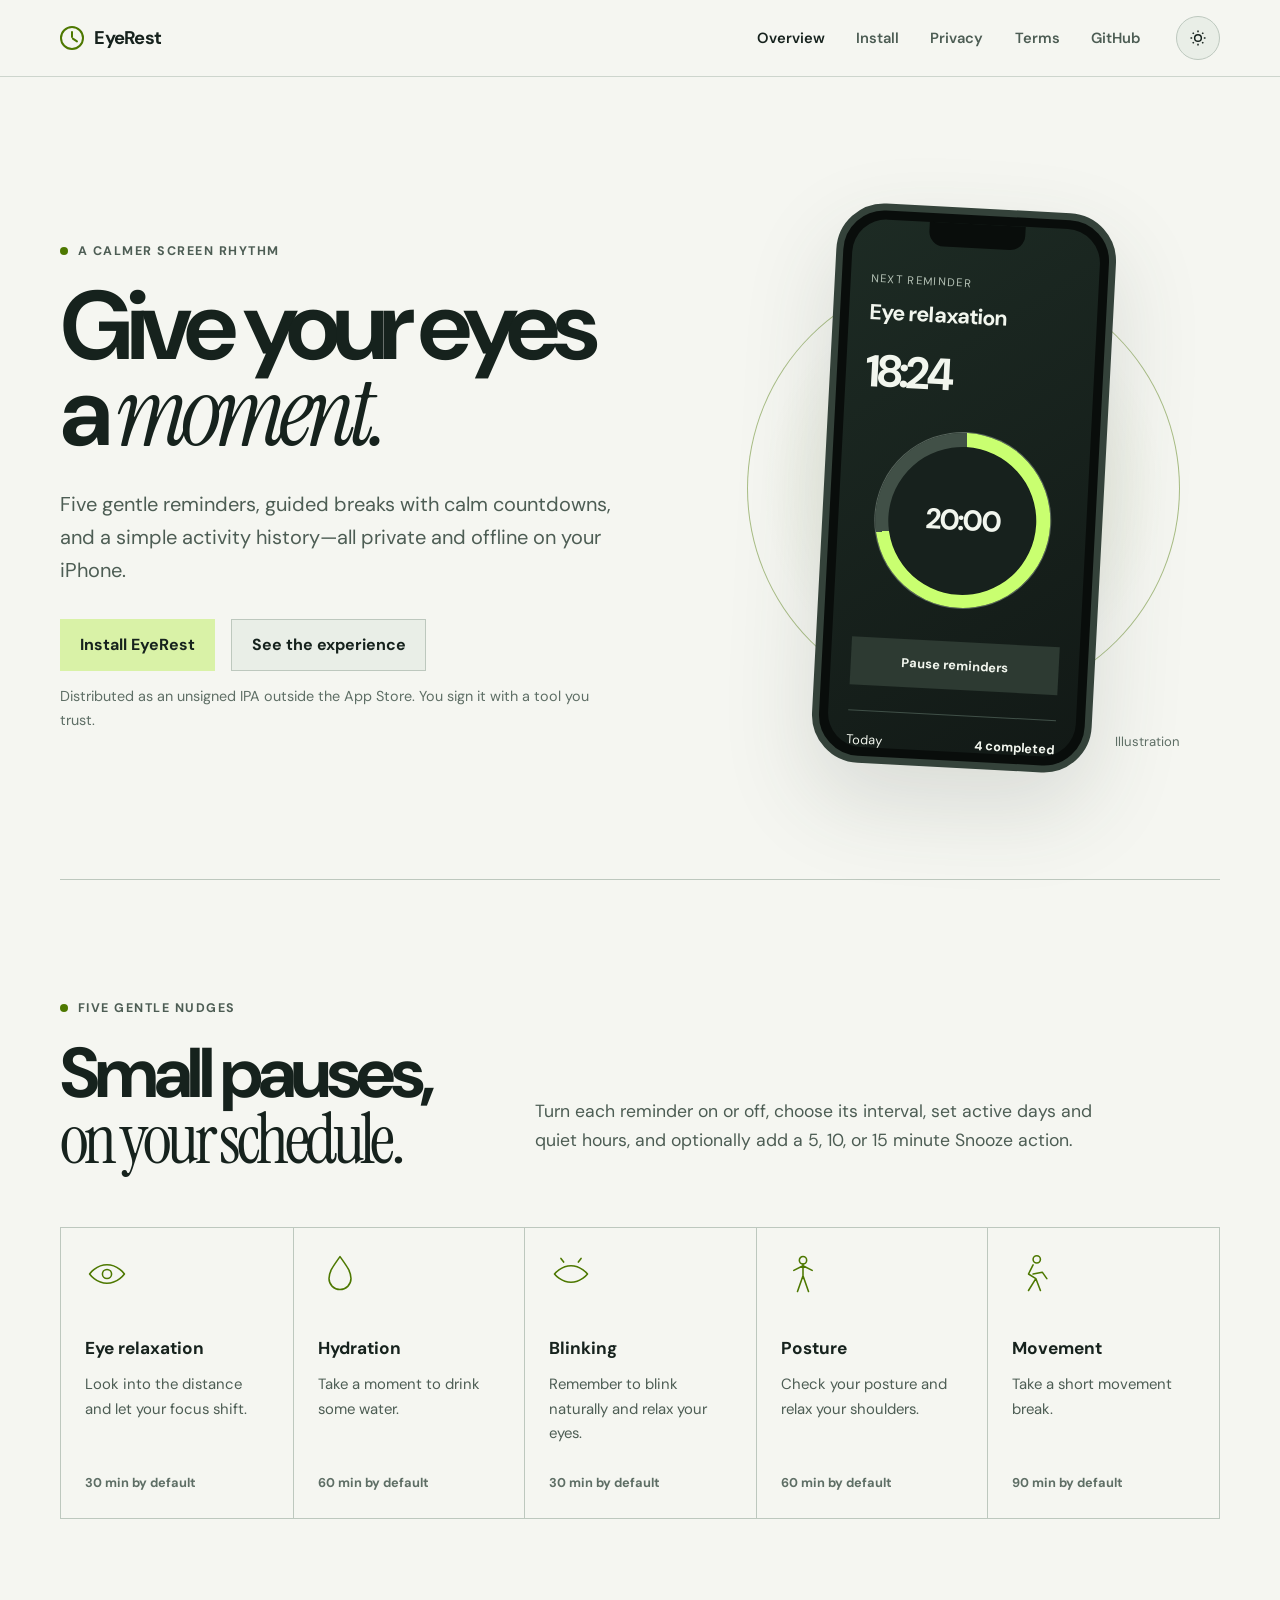
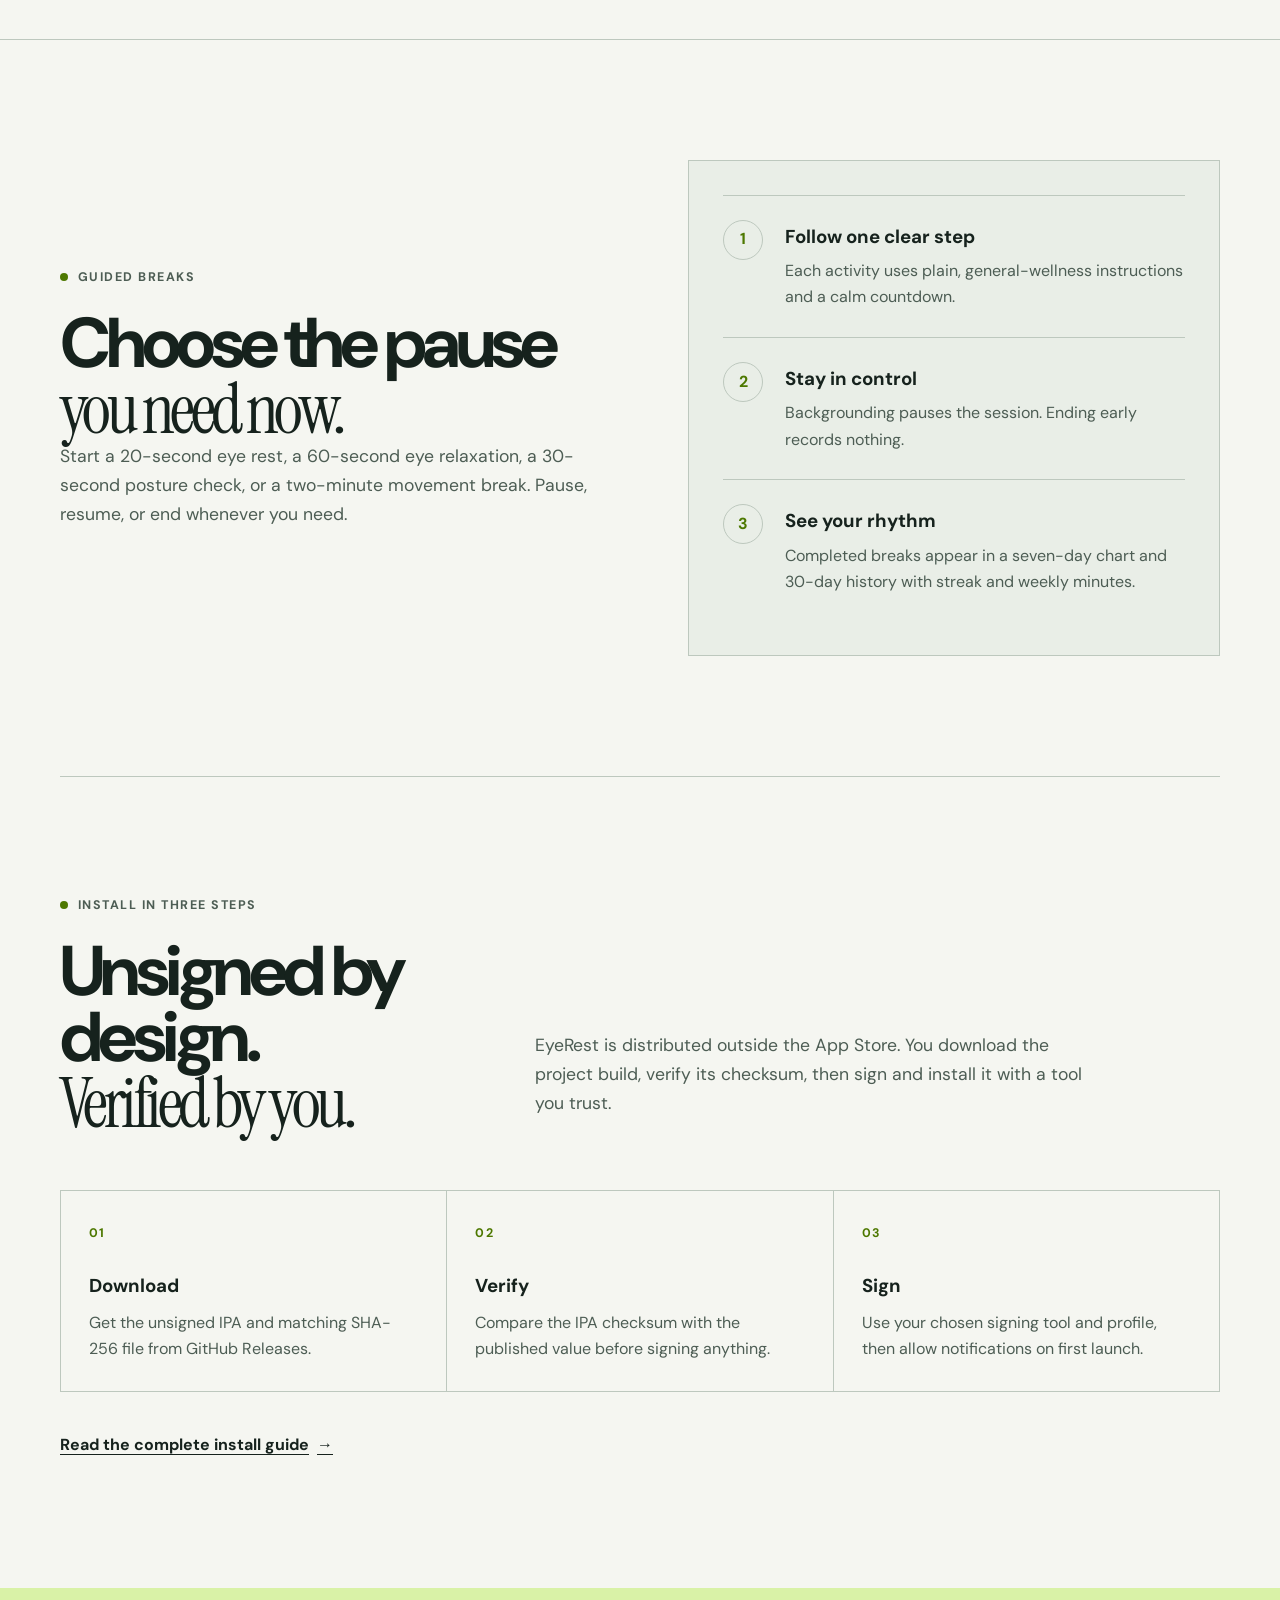
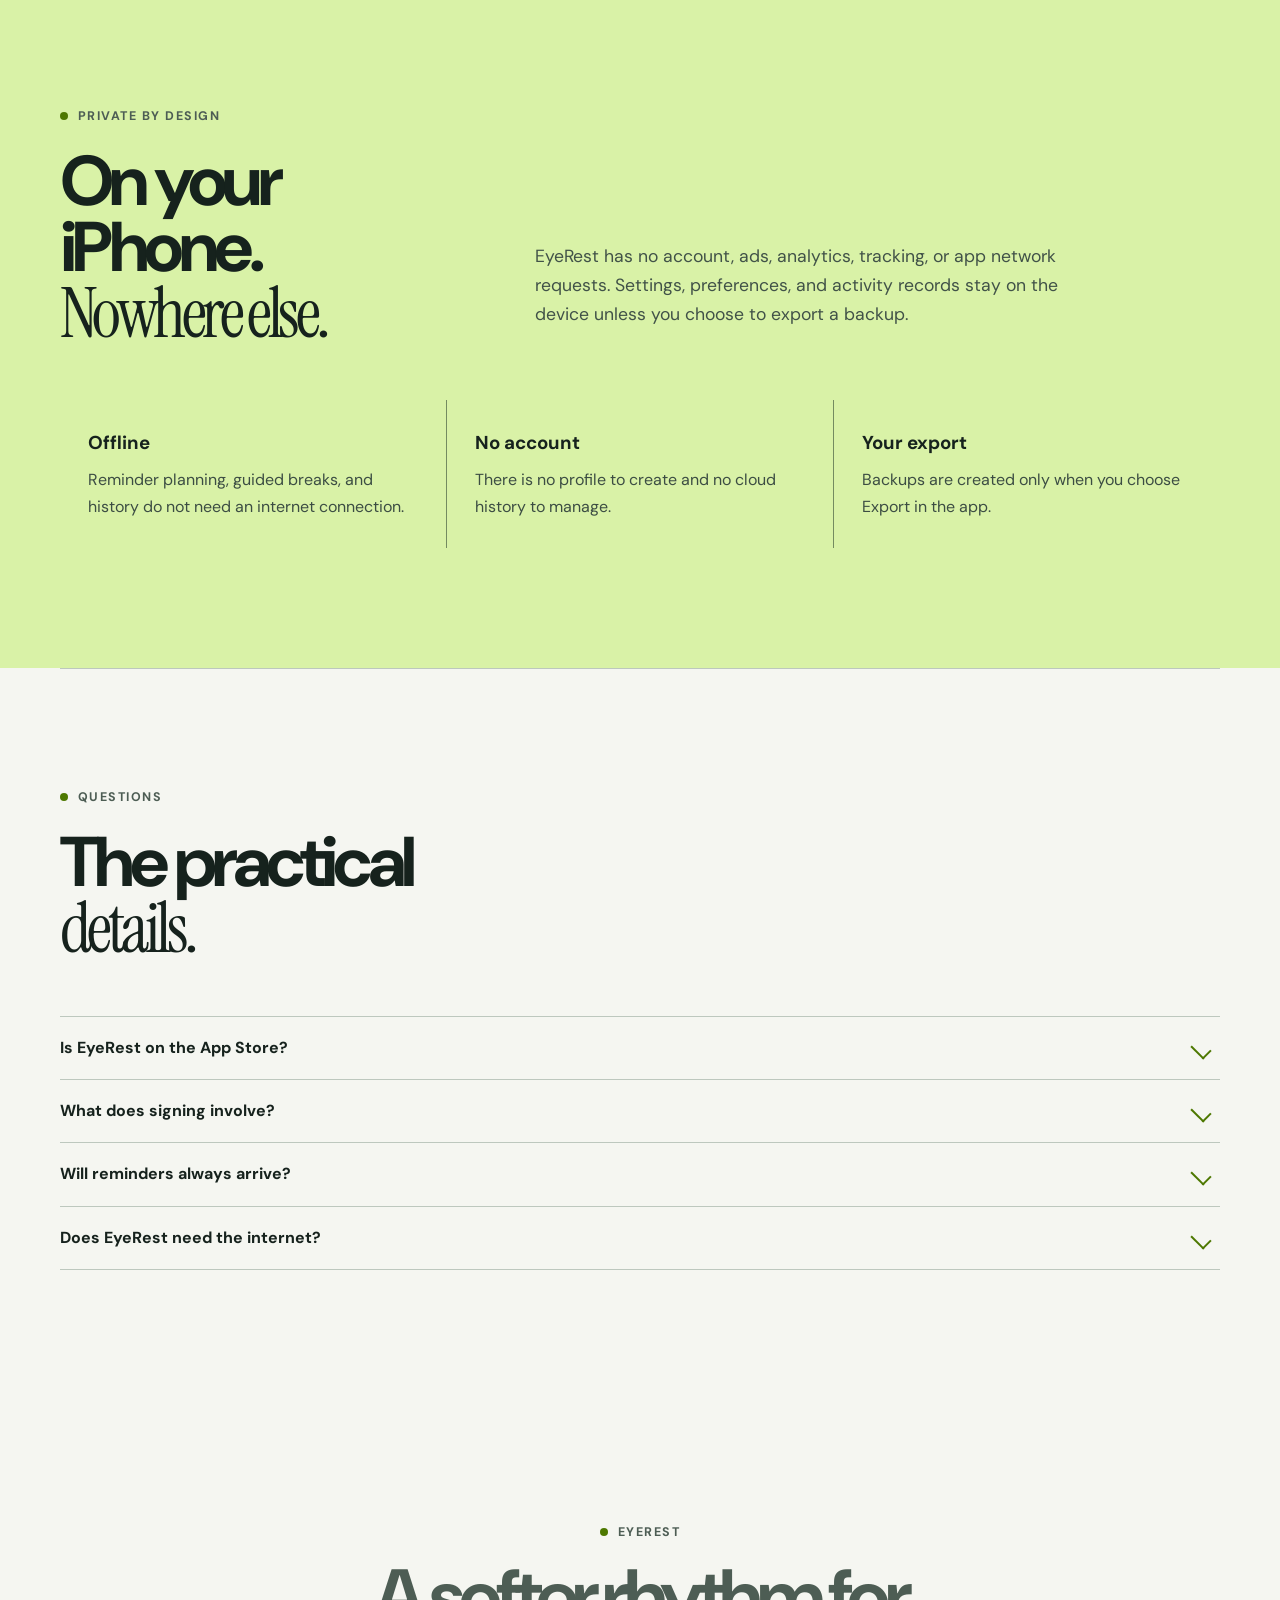
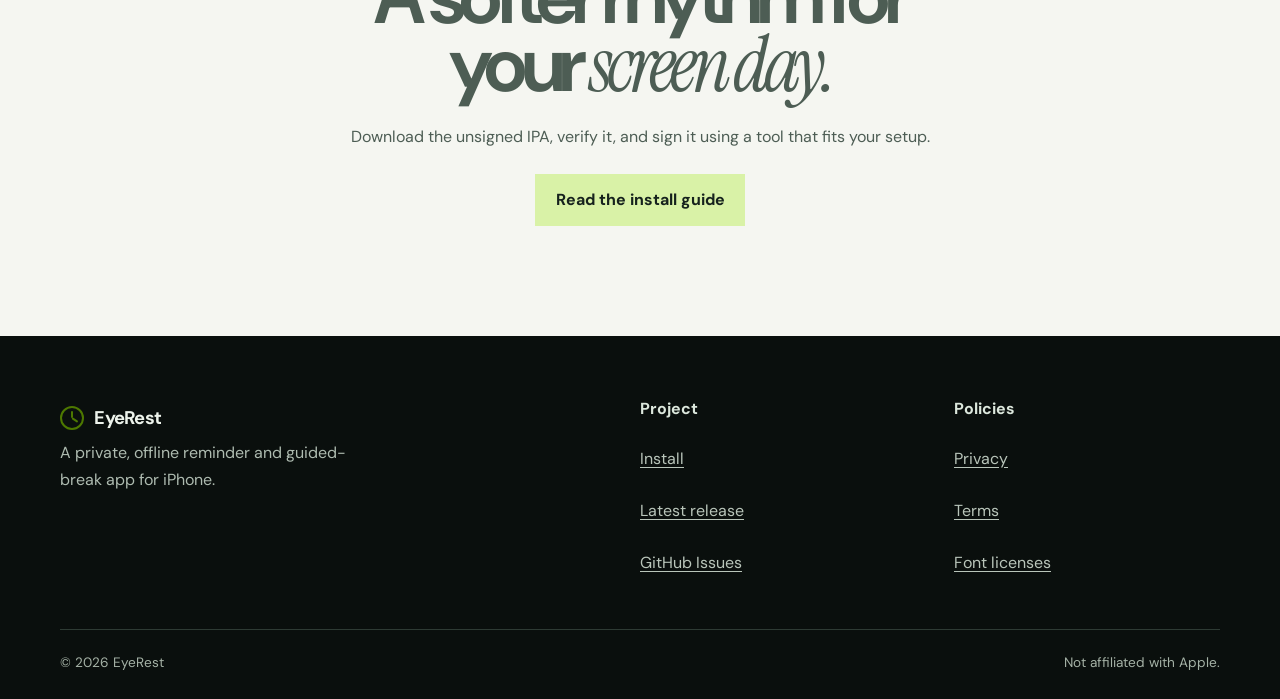
==== commit 4a047674: "feat: refine website install experience" ====
--- a/website/index.html
+++ b/website/index.html
@@ -1,46 +1,42 @@
 <!doctype html>
 <html lang="en">
-  <head>
-    <meta charset="UTF-8" />
-    <meta name="viewport" content="width=device-width, initial-scale=1.0" />
-    <meta name="description" content="EyeRest is a calmer way to build healthier screen habits on iPhone." />
-    <meta name="theme-color" content="#101719" />
-    <title>EyeRest — Give your eyes a moment.</title>
-    <link rel="preconnect" href="https://fonts.googleapis.com" />
-    <link rel="preconnect" href="https://fonts.gstatic.com" crossorigin />
-    <link href="https://fonts.googleapis.com/css2?family=DM+Sans:opsz,wght@9..40,400;9..40,500;9..40,600;9..40,700&family=Instrument+Serif:ital@0;1&display=swap" rel="stylesheet" />
-    <link rel="stylesheet" href="assets/styles.css" />
-    <link rel="stylesheet" href="assets/brand.css" />
-  </head>
-  <body>
-    <a class="skip-link" href="#main">Skip to content</a>
-    <header class="site-header" data-header>
-      <a class="brand" href="#top" aria-label="EyeRest home"><span class="brand-orbit" aria-hidden="true"></span>EyeRest</a>
-      <nav class="site-nav" aria-label="Primary navigation"><a href="#how-it-feels">Experience</a><a href="#privacy">Privacy</a><a href="#faq">FAQ</a></nav>
-      <button class="theme-toggle" type="button" aria-label="Switch color theme" aria-pressed="false" data-theme-toggle><span aria-hidden="true">◐</span></button>
-    </header>
-    <main id="main">
-      <section class="hero section-shell" id="top">
-        <div class="hero-copy reveal"><p class="eyebrow"><span></span>A more mindful screen day</p><h1>Give your eyes<br />a <em>moment.</em></h1><p class="lede">A calmer way to build healthier screen habits. EyeRest brings gentle reminders for the small resets your day deserves.</p><div class="hero-actions"><a class="button button-primary" href="#availability">See availability</a><a class="text-link" href="#how-it-feels">Explore EyeRest</a></div><p class="availability-note">iPhone app currently in development</p></div>
-        <div class="hero-visual reveal" aria-label="Representative EyeRest home dashboard preview"><div class="sun-disc sun-disc-one"></div><div class="sun-disc sun-disc-two"></div><div class="device device-hero"><div class="device-island"></div><div class="device-screen"><div class="ios-status"><span>9:41</span><span>●●●</span></div><p class="screen-overline">YOUR NEXT PAUSE</p><div class="hero-dashboard-title"><strong>Eye relaxation</strong><span>in 18 min</span></div><div class="countdown-orbit"><div><strong>18:24</strong><span>until a reset</span></div></div><div class="screen-action"><span>Ⅱ</span>Pause reminders</div><div class="screen-divider"></div><div class="today-row"><div><small>TODAY</small><strong>4 mindful breaks</strong></div><span class="check-orb">✓</span></div></div></div><div class="quiet-caption"><span></span><p>Small pauses, made easy.</p></div></div>
-      </section>
-      <section class="intro section-shell reveal" id="how-it-feels"><p class="eyebrow"><span></span>Built around your real day</p><div><h2>Less pushing through.<br /><em>More checking in.</em></h2><p>EyeRest is designed to fit between the moments already in your day: a meeting ending, a chapter finished, a glance away from the screen.</p></div></section>
-      <section class="rhythm section-shell" aria-labelledby="rhythm-heading"><div class="section-heading reveal"><p class="eyebrow"><span></span>Five gentle nudges</p><h2 id="rhythm-heading">A better rhythm,<br /><em>from morning on.</em></h2></div><div class="rhythm-grid">
-        <article class="habit reveal"><div class="habit-symbol">◌</div><div><h3>Eye relaxation</h3><p>Look into the distance and let your focus soften for a moment.</p></div><small>Every 30 minutes by default</small></article>
-        <article class="habit reveal"><div class="habit-symbol">◒</div><div><h3>Hydration</h3><p>A quiet prompt to pause, refill, and take a sip.</p></div><small>Every 60 minutes by default</small></article>
-        <article class="habit reveal"><div class="habit-symbol">⌁</div><div><h3>Natural blinking</h3><p>A small reset for eyes that have been concentrating.</p></div><small>Every 30 minutes by default</small></article>
-        <article class="habit reveal"><div class="habit-symbol">⌇</div><div><h3>Posture</h3><p>Release your shoulders. Find a more comfortable position.</p></div><small>Every 60 minutes by default</small></article>
-        <article class="habit reveal"><div class="habit-symbol">↗</div><div><h3>Movement</h3><p>Stand, stretch, or take a few steps before returning.</p></div><small>Every 90 minutes by default</small></article>
-      </div></section>
-      <section class="showcase" aria-label="Representative EyeRest application previews"><div class="section-shell showcase-head reveal"><p class="eyebrow"><span></span>Representative app preview</p><h2>Made to feel at home<br /><em>on your iPhone.</em></h2><p>Every screen is considered for a glance: clear enough when you’re busy, calm enough when you need a break.</p></div><div class="showcase-stage"><div class="section-shell showcase-grid"><div class="showcase-copy reveal"><p class="screen-number">01 — Home</p><h3>Know what’s next.</h3><p>One calm place to see your next reminder, pause your rhythm, or take an eye-rest break right now.</p></div><div class="device device-home reveal"><div class="device-island"></div><div class="device-screen mini-screen"><div class="ios-status"><span>9:41</span><span>●●●</span></div><h4>EyeRest</h4><p class="mini-label">NEXT REMINDER</p><strong class="mini-time">06:42</strong><div class="mini-ring"></div><p class="mini-title">Blink naturally</p><div class="mini-button">Pause reminders</div></div></div><div class="device device-reminders reveal"><div class="device-island"></div><div class="device-screen mini-screen reminders-screen"><div class="ios-status"><span>9:41</span><span>●●●</span></div><h4>Reminders</h4><div class="reminder-list"><div><b>◌</b><span>Eye relaxation<small>Every 30 min</small></span><i></i></div><div><b>◒</b><span>Hydration<small>Every 60 min</small></span><i></i></div><div><b>⌁</b><span>Natural blinking<small>Every 30 min</small></span><i></i></div></div></div></div></div></div>
-        <div class="section-shell configuration-row"><div class="notification-preview reveal"><p class="screen-number">02 — A gentle prompt</p><div class="notification-card"><div class="notification-app"><span class="brand-orbit"></span>EYEREST <time>now</time></div><strong>Time to rest your eyes.</strong><p>Look into the distance for 30 seconds.</p></div><p class="notification-copy">Notifications are designed to help—not interrupt—so you can snooze, pause, or adjust them on your terms.</p></div><div class="settings-preview reveal"><p class="screen-number">03 — Your settings</p><div class="settings-sheet"><div class="sheet-header"><strong>Eye relaxation</strong><span>•••</span></div><div class="setting-line"><span>Enabled</span><i></i></div><div class="setting-line"><span>Interval</span><b>30 min</b></div><div class="setting-line"><span>Next reminder</span><b>10:30 AM</b></div><div class="setting-message"><small>NOTIFICATION MESSAGE</small><p>Time to rest your eyes. Look into the distance for 30 seconds.</p></div></div></div></div></section>
-      <section class="offline section-shell reveal" id="offline"><div class="offline-copy"><p class="eyebrow"><span></span>There when you need it</p><h2>Your wellbeing<br />doesn’t need Wi‑Fi.</h2><p>EyeRest is designed around local reminders on your iPhone. Once it’s installed, your routine can stay with you—at your desk, on a plane, or anywhere you need a breath between tasks.</p></div><div class="offline-points"><div><b>Works offline</b><p>Your reminders don’t depend on a connection.</p></div><div><b>No account</b><p>Open the app, make it yours, and carry on.</p></div><div><b>Local reminders</b><p>Your iPhone keeps track of your chosen rhythm.</p></div></div></section>
-      <section class="privacy-section" id="privacy"><div class="section-shell privacy-layout reveal"><div><p class="eyebrow"><span></span>Private by default</p><h2>Your routine<br />is <em>yours.</em></h2></div><div class="privacy-answer"><p>EyeRest is being built without advertising, analytics, tracking, accounts, or a cloud dependency. The things you set and complete are intended to stay on your device.</p><ul><li>No advertising profile</li><li>No account to create</li><li>No unnecessary data collection</li><li>No cloud history to manage</li></ul></div></div></section>
-      <section class="compatibility section-shell reveal" id="availability"><div><p class="eyebrow"><span></span>Availability</p><h2>On its way to<br /><em>your iPhone.</em></h2></div><div class="availability-card"><p class="status-pill"><span></span>In development</p><h3>EyeRest is not available to install yet.</h3><p>The native iOS project is currently being prepared and tested for macOS/Xcode development. No App Store release or public device build is available today.</p><dl><div><dt>Planned platform</dt><dd>iPhone XS and newer</dd></div><div><dt>Planned minimum</dt><dd>iOS 17.0</dd></div><div><dt>Planned experience</dt><dd>Native SwiftUI</dd></div></dl></div></section>
-      <section class="faq section-shell reveal" id="faq"><p class="eyebrow"><span></span>Questions, answered</p><h2>A little more<br /><em>peace of mind.</em></h2><div class="faq-list"><details open><summary>Will EyeRest work without an internet connection?<span>+</span></summary><p>That is the intended experience. The app is designed around local notifications and on-device preferences, rather than an account or cloud connection.</p></details><details><summary>Can I choose which reminders I receive?<span>+</span></summary><p>Yes. The planned app includes independent controls for eye relaxation, hydration, blinking, posture, and movement, with adjustable intervals and messages.</p></details><details><summary>Can I pause reminders when I need focus?<span>+</span></summary><p>Yes. The planned home screen includes a quick pause and resume control, plus snooze actions for individual reminders.</p></details><details><summary>Which iPhones will be supported?<span>+</span></summary><p>EyeRest is planned for iPhone XS and newer, with iOS 17.0 as the minimum target.</p></details><details><summary>When can I download EyeRest?<span>+</span></summary><p>There is no public download yet. The app is in development and has not been released on the App Store or as a public device build.</p></details></div></section>
-      <section class="closing section-shell reveal"><p class="eyebrow"><span></span>EyeRest</p><h2>A softer rhythm<br />for your <em>screen day.</em></h2><p>Thoughtfully designed. Currently in development.</p><a class="button button-primary" href="#availability">Check availability</a></section>
-    </main>
-    <footer class="site-footer"><div class="section-shell footer-grid"><div><a class="brand" href="#top"><span class="brand-orbit" aria-hidden="true"></span>EyeRest</a><p>A calmer way to build healthier screen habits.</p></div><div><p class="footer-title">Explore</p><a href="#how-it-feels">Experience</a><a href="#privacy">Privacy</a><a href="#faq">FAQ</a></div><div><p class="footer-title">Project</p><a href="#availability">Availability</a><a href="https://github.com/Astear17/EyeRest" target="_blank" rel="noreferrer">GitHub repository</a></div></div><div class="section-shell footer-bottom"><span>© 2026 EyeRest</span><span>Built with privacy in mind.</span></div></footer>
-    <script src="assets/main.js"></script>
-  </body>
-</html>
+<head>
+  <meta charset="utf-8"><meta name="viewport" content="width=device-width,initial-scale=1">
+  <title>EyeRest — Gentle reminders and guided breaks for iPhone</title>
+  <meta name="description" content="EyeRest is a private, offline iPhone app with five gentle reminders, guided breaks, and activity history. Download the unsigned IPA and sign it yourself.">
+  <link rel="canonical" href="https://astear17.sino.tw/EyeRest/">
+  <meta property="og:type" content="website"><meta property="og:title" content="EyeRest — Give your eyes a moment."><meta property="og:description" content="Five gentle reminders, guided breaks, and private on-device activity history for iPhone."><meta property="og:url" content="https://astear17.sino.tw/EyeRest/"><meta property="og:image" content="https://astear17.sino.tw/EyeRest/assets/og-image.png">
+  <meta name="twitter:card" content="summary_large_image"><meta name="twitter:title" content="EyeRest — Give your eyes a moment."><meta name="twitter:description" content="A private, offline reminder and guided-break app for iPhone."><meta name="twitter:image" content="https://astear17.sino.tw/EyeRest/assets/og-image.png">
+  <meta name="theme-color" content="#101719"><link rel="icon" href="assets/favicon.svg" type="image/svg+xml"><link rel="apple-touch-icon" href="assets/apple-touch-icon.png"><link rel="preload" href="assets/fonts/dm-sans-latin.woff2" as="font" type="font/woff2" crossorigin>
+  <script>document.documentElement.dataset.theme=localStorage.getItem("eyerest-theme")||((matchMedia("(prefers-color-scheme: light)").matches)?"light":"dark")</script>
+  <link rel="stylesheet" href="assets/styles.css">
+</head>
+<body>
+  <a class="skip-link" href="#main">Skip to content</a>
+  <header class="site-header"><div class="shell header-inner">
+    <a class="brand" href="index.html" aria-label="EyeRest home"><span class="brand-mark" aria-hidden="true"></span>EyeRest</a>
+    <nav class="site-nav" data-navigation data-open="false" aria-label="Primary navigation"><a href="index.html" aria-current="page">Overview</a><a href="install.html">Install</a><a href="privacy.html">Privacy</a><a href="terms.html">Terms</a><a href="https://github.com/Astear17/EyeRest" rel="noreferrer">GitHub</a></nav>
+    <div class="header-tools"><button class="icon-button theme-toggle" data-theme-toggle type="button" aria-label="Use light theme" aria-pressed="false"><svg viewBox="0 0 24 24" aria-hidden="true"><path d="M12 3v2m0 14v2M3 12h2m14 0h2M5.6 5.6 7 7m10 10 1.4 1.4M18.4 5.6 17 7M7 17l-1.4 1.4"/><circle cx="12" cy="12" r="4"/></svg></button><button class="icon-button menu-toggle" data-menu-toggle type="button" aria-label="Open navigation" aria-expanded="false"><svg viewBox="0 0 24 24" aria-hidden="true"><path d="M4 7h16M4 12h16M4 17h16"/></svg></button></div>
+  </div></header>
+  <main id="main">
+    <section class="hero shell"><div class="hero-copy reveal"><p class="eyebrow">A calmer screen rhythm</p><h1>Give your eyes<br>a <em>moment.</em></h1><p class="lede">Five gentle reminders, guided breaks with calm countdowns, and a simple activity history—all private and offline on your iPhone.</p><div class="hero-actions"><a class="button button-primary" href="install.html">Install EyeRest</a><a class="button" href="#experience">See the experience</a></div><p class="microcopy">Distributed as an unsigned IPA outside the App Store. You sign it with a tool you trust.</p></div>
+      <figure class="hero-art reveal" role="img" aria-label="Illustration of EyeRest showing the next eye relaxation reminder and a countdown"><div class="orbit-field" aria-hidden="true"></div><div class="device" aria-hidden="true"><div class="device-screen"><p class="device-label">Next reminder</p><h2>Eye relaxation</h2><strong class="device-time">18:24</strong><div class="ring"></div><div class="device-button">Pause reminders</div><div class="device-row"><span>Today</span><strong>4 completed</strong></div></div></div><figcaption class="illustration-label">Illustration</figcaption></figure>
+    </section>
+    <section class="section shell" id="experience"><div class="section-head reveal"><div><p class="eyebrow">Five gentle nudges</p><h2>Small pauses,<br><span class="serif">on your schedule.</span></h2></div><p class="section-intro">Turn each reminder on or off, choose its interval, set active days and quiet hours, and optionally add a 5, 10, or 15 minute Snooze action.</p></div>
+      <div class="reminder-grid reveal">
+        <article class="feature-card"><svg class="feature-icon" viewBox="0 0 48 48" aria-hidden="true"><path d="M5 24s7-10 19-10 19 10 19 10-7 10-19 10S5 24 5 24Z"/><circle cx="24" cy="24" r="5"/></svg><h3>Eye relaxation</h3><p>Look into the distance and let your focus shift.</p><small>30 min by default</small></article>
+        <article class="feature-card"><svg class="feature-icon" viewBox="0 0 48 48" aria-hidden="true"><path d="M24 5C17 15 12 21 12 29a12 12 0 0 0 24 0C36 21 31 15 24 5Z"/></svg><h3>Hydration</h3><p>Take a moment to drink some water.</p><small>60 min by default</small></article>
+        <article class="feature-card"><svg class="feature-icon" viewBox="0 0 48 48" aria-hidden="true"><path d="M6 24s7-9 18-9 18 9 18 9-7 9-18 9S6 24 6 24Z"/><path d="M16 11 13 7m19 4 3-4"/></svg><h3>Blinking</h3><p>Remember to blink naturally and relax your eyes.</p><small>30 min by default</small></article>
+        <article class="feature-card"><svg class="feature-icon" viewBox="0 0 48 48" aria-hidden="true"><circle cx="24" cy="9" r="4"/><path d="M24 13v13m-10-6 10-5 10 5M18 43l6-17 6 17"/></svg><h3>Posture</h3><p>Check your posture and relax your shoulders.</p><small>60 min by default</small></article>
+        <article class="feature-card"><svg class="feature-icon" viewBox="0 0 48 48" aria-hidden="true"><circle cx="27" cy="8" r="4"/><path d="m23 14-5 10 8 5 5 13m-8-18 10-2 5 7M18 42l8-13"/></svg><h3>Movement</h3><p>Take a short movement break.</p><small>90 min by default</small></article>
+      </div>
+    </section>
+    <section class="section"><div class="shell split"><div class="reveal"><p class="eyebrow">Guided breaks</p><h2>Choose the pause<br><span class="serif">you need now.</span></h2><p class="section-intro">Start a 20-second eye rest, a 60-second eye relaxation, a 30-second posture check, or a two-minute movement break. Pause, resume, or end whenever you need.</p></div><div class="panel reveal"><div class="steps"><div class="step"><h3>Follow one clear step</h3><p>Each activity uses plain, general-wellness instructions and a calm countdown.</p></div><div class="step"><h3>Stay in control</h3><p>Backgrounding pauses the session. Ending early records nothing.</p></div><div class="step"><h3>See your rhythm</h3><p>Completed breaks appear in a seven-day chart and 30-day history with streak and weekly minutes.</p></div></div></div></div></section>
+    <section class="section shell" aria-labelledby="install-overview-heading"><div class="section-head"><div><p class="eyebrow">Install in three steps</p><h2 id="install-overview-heading">Unsigned by design.<br><span class="serif">Verified by you.</span></h2></div><p class="section-intro">EyeRest is distributed outside the App Store. You download the project build, verify its checksum, then sign and install it with a tool you trust.</p></div><ol class="install-overview"><li><span>01</span><h3>Download</h3><p>Get the unsigned IPA and matching SHA-256 file from GitHub Releases.</p></li><li><span>02</span><h3>Verify</h3><p>Compare the IPA checksum with the published value before signing anything.</p></li><li><span>03</span><h3>Sign</h3><p>Use your chosen signing tool and profile, then allow notifications on first launch.</p></li></ol><p class="section-action"><a class="text-link" href="install.html">Read the complete install guide <span aria-hidden="true">→</span></a></p></section>
+    <section class="section privacy-band"><div class="shell"><div class="section-head"><div><p class="eyebrow">Private by design</p><h2>On your iPhone.<br><span class="serif">Nowhere else.</span></h2></div><p class="section-intro muted">EyeRest has no account, ads, analytics, tracking, or app network requests. Settings, preferences, and activity records stay on the device unless you choose to export a backup.</p></div><div class="fact-grid"><div class="fact"><h3>Offline</h3><p>Reminder planning, guided breaks, and history do not need an internet connection.</p></div><div class="fact"><h3>No account</h3><p>There is no profile to create and no cloud history to manage.</p></div><div class="fact"><h3>Your export</h3><p>Backups are created only when you choose Export in the app.</p></div></div></div></section>
+    <section class="section shell"><div class="section-head"><div><p class="eyebrow">Questions</p><h2>The practical<br><span class="serif">details.</span></h2></div></div><div class="faq-list"><details><summary>Is EyeRest on the App Store?</summary><p>No. EyeRest is distributed as an unsigned IPA outside the App Store and is not planned for App Store distribution. The IPA cannot run until you sign it.</p></details><details><summary>What does signing involve?</summary><p>Download the latest release, verify its SHA-256, then use a signing and installation tool you trust. Tool requirements differ, and some free Apple ID signatures expire after about seven days.</p></details><details><summary>Will reminders always arrive?</summary><p>iOS controls final delivery. Permissions, Focus, notification summaries, battery state, and signing-profile capabilities can affect alerts. EyeRest keeps a limited queue, so open it now and then.</p></details><details><summary>Does EyeRest need the internet?</summary><p>The app itself makes no network requests. GitHub and this project website are used only to distribute files and documentation outside the app.</p></details></div></section>
+    <section class="closing shell"><p class="eyebrow" style="justify-content:center">EyeRest</p><p class="display">A softer rhythm for your <em>screen day.</em></p><p>Download the unsigned IPA, verify it, and sign it using a tool that fits your setup.</p><a class="button button-primary" href="install.html">Read the install guide</a></section>
+  </main>
+  <footer class="site-footer"><div class="shell footer-grid"><div><a class="brand" href="index.html"><span class="brand-mark" aria-hidden="true"></span>EyeRest</a><p>A private, offline reminder and guided-break app for iPhone.</p></div><div class="footer-links"><strong>Project</strong><a href="install.html">Install</a><a href="https://github.com/Astear17/EyeRest/releases/latest">Latest release</a><a href="https://github.com/Astear17/EyeRest/issues">GitHub Issues</a></div><div class="footer-links"><strong>Policies</strong><a href="privacy.html">Privacy</a><a href="terms.html">Terms</a><a href="assets/licenses/DM-Sans-OFL.txt">Font licenses</a></div></div><div class="shell footer-bottom"><span>© 2026 EyeRest</span><span>Not affiliated with Apple.</span></div></footer>
+  <script src="assets/main.js"></script>
+</body></html>
--- a/website/assets/styles.css
+++ b/website/assets/styles.css
@@ -11,9 +11,10 @@
 .hero{min-height:720px;padding:110px 0 90px;display:grid;grid-template-columns:1.05fr .95fr;gap:5rem;align-items:center}.eyebrow{display:flex;align-items:center;gap:.6rem;margin:0 0 1.5rem;color:var(--muted);font-size:.78rem;line-height:1.3;font-weight:700;letter-spacing:.12em;text-transform:uppercase}.eyebrow::before{content:"";width:8px;height:8px;border-radius:50%;background:var(--lime)}h1,h2,h3,p{margin-top:0}h1,.display{font-size:clamp(3.8rem,7.6vw,7.4rem);line-height:.88;letter-spacing:-.075em;margin:0;font-weight:650}h1 em,.display em,.serif{font-family:var(--serif);font-weight:400}.lede{max-width:610px;margin:2rem 0 0;color:var(--muted);font-size:clamp(1.08rem,2vw,1.25rem)}.hero-actions{display:flex;flex-wrap:wrap;gap:1rem;margin-top:2rem}.button{display:inline-flex;align-items:center;justify-content:center;min-height:48px;padding:.75rem 1.2rem;border:1px solid var(--line);background:var(--panel);color:var(--ink);text-decoration:none;font-weight:700}.button-primary{background:var(--lime-soft);border-color:var(--lime-soft);color:#16221d}.button:hover{transform:translateY(-1px)}.microcopy{margin:.9rem 0 0;color:var(--faint);font-size:.9rem}
 .hero-art{position:relative;min-height:570px;display:grid;place-items:center}.orbit-field{position:absolute;width:min(100%,540px);aspect-ratio:1;border:1px solid color-mix(in srgb,var(--lime) 45%,transparent);border-radius:50%;background:radial-gradient(circle,color-mix(in srgb,var(--lime) 14%,transparent),transparent 66%)}.device{position:relative;width:280px;height:560px;padding:9px;border:7px solid #34423a;border-radius:48px;background:#090d0b;box-shadow:0 36px 90px var(--shadow);transform:rotate(3deg)}.device::before{content:"";position:absolute;z-index:2;top:9px;left:50%;width:96px;height:24px;transform:translateX(-50%);border-radius:0 0 15px 15px;background:#090d0b}.device-screen{height:100%;padding:50px 20px 24px;border-radius:34px;background:linear-gradient(145deg,#1d2b24,#121916);overflow:hidden;color:#f2f6ee}.device-label{margin:0 0 8px;color:#b4c1b5;font-size:.7rem;letter-spacing:.12em;text-transform:uppercase}.device-screen h2{font-size:1.35rem;letter-spacing:-.04em}.device-time{font-size:2.8rem;line-height:1;font-weight:700;letter-spacing:-.08em}.ring{width:175px;height:175px;margin:34px auto;display:grid;place-items:center;border-radius:50%;background:conic-gradient(#c9ff70 0 72%,#415047 72%);box-shadow:0 0 0 1px #58655d}.ring::before{content:"20:00";display:grid;place-items:center;width:148px;height:148px;border-radius:50%;background:#17211d;font-size:1.8rem;font-weight:700;letter-spacing:-.06em}.device-button{padding:13px;text-align:center;background:#2d3a32;font-weight:700;font-size:.8rem}.device-row{display:flex;justify-content:space-between;gap:1rem;margin-top:25px;padding-top:18px;border-top:1px solid #405048;font-size:.8rem}.illustration-label{position:absolute;right:0;bottom:20px;color:var(--faint);font-size:.82rem}
 .section{padding:120px 0;border-top:1px solid var(--line)}.section-head{display:grid;grid-template-columns:.75fr 1.25fr;gap:4rem;margin-bottom:54px}.section h2,.page-hero h1{font-size:clamp(2.7rem,5.5vw,5.5rem);line-height:.94;letter-spacing:-.065em;margin:0}.section-intro{align-self:end;max-width:570px;color:var(--muted);font-size:1.1rem}.reminder-grid{display:grid;grid-template-columns:repeat(5,1fr);border:1px solid var(--line)}.feature-card{min-height:290px;padding:24px;display:flex;flex-direction:column;border-left:1px solid var(--line)}.feature-card:first-child{border-left:0}.feature-icon{width:44px;height:44px;color:var(--lime)}.feature-icon path,.feature-icon circle,.feature-icon line,.feature-icon polyline{fill:none;stroke:currentColor;stroke-width:1.7;stroke-linecap:round;stroke-linejoin:round}.feature-card h3{margin:38px 0 10px;font-size:1.08rem}.feature-card p{color:var(--muted);font-size:.93rem}.feature-card small{margin-top:auto;color:var(--faint);font-size:.8rem;font-weight:700}.split{display:grid;grid-template-columns:1fr 1fr;gap:6rem;align-items:center}.panel{padding:34px;border:1px solid var(--line);background:var(--panel)}.steps{display:grid;gap:0;counter-reset:steps}.step{position:relative;padding:26px 0 26px 62px;border-top:1px solid var(--line);counter-increment:steps}.step::before{content:counter(steps);position:absolute;left:0;top:24px;display:grid;place-items:center;width:38px;height:38px;border:1px solid var(--line);border-radius:50%;color:var(--lime);font-weight:700}.step h3{margin-bottom:.35rem}.step p{margin:0;color:var(--muted)}.privacy-band{background:var(--lime-soft);color:#16221d;border:0}.privacy-band .muted{color:#415248}.fact-grid{display:grid;grid-template-columns:repeat(3,1fr);gap:1px;background:#748b60}.fact{padding:28px;background:var(--lime-soft)}.fact h3{margin-bottom:.5rem}.fact p{margin:0;color:#3c4d43}.faq-list{border-bottom:1px solid var(--line)}.faq-list details{border-top:1px solid var(--line)}.faq-list summary{min-height:60px;padding:18px 48px 18px 0;position:relative;cursor:pointer;font-weight:700;list-style:none}.faq-list summary::-webkit-details-marker{display:none}.faq-list summary::after{content:"";position:absolute;right:10px;top:26px;width:16px;height:10px;border-right:2px solid var(--lime);border-bottom:2px solid var(--lime);transform:rotate(45deg)}.faq-list details[open] summary::after{top:31px;transform:rotate(225deg)}.faq-list details p{max-width:760px;padding:0 0 22px;color:var(--muted)}.closing{text-align:center;padding:110px 0}.closing .display{font-size:clamp(3rem,6vw,6rem)}.closing p{max-width:650px;margin:1.5rem auto;color:var(--muted)}
-.page-hero{padding:90px 0 70px;border-bottom:1px solid var(--line)}.page-hero h1{max-width:900px}.page-hero .lede{max-width:760px}.prose{padding:70px 0 110px}.prose h2{margin:3rem 0 1rem;font-size:clamp(1.8rem,4vw,2.6rem);letter-spacing:-.04em}.prose h2:first-child{margin-top:0}.prose h3{margin:2rem 0 .5rem}.prose p,.prose li{color:var(--muted)}.prose strong{color:var(--ink)}.prose a{color:var(--ink)}.callout{margin:2rem 0;padding:24px;border-left:4px solid var(--lime);background:var(--panel)}.callout p:last-child{margin-bottom:0}.download-card{display:grid;grid-template-columns:1fr auto;gap:1.5rem;align-items:center;margin:2rem 0;padding:28px;border:1px solid var(--line);background:var(--panel)}.download-card p{margin:0}.code{display:block;padding:14px 16px;background:#080d0b;color:#eaf0e7;overflow:auto;font:500 .9rem/1.5 ui-monospace,SFMono-Regular,Consolas,monospace}.responsive-table{overflow-x:auto;margin:1.5rem 0}table{width:100%;border-collapse:collapse;min-width:620px}th,td{padding:14px 16px;border:1px solid var(--line);text-align:left;vertical-align:top}th{background:var(--panel);color:var(--ink)}td{color:var(--muted)}.status{display:inline-flex;align-items:center;gap:.45rem;font-weight:700;color:var(--ink)}.status::before{content:"";width:8px;height:8px;border:2px solid var(--faint);border-radius:50%}.meta{color:var(--faint);font-size:.9rem}
+.install-overview{display:grid;grid-template-columns:repeat(3,1fr);gap:1px;margin:0;padding:1px;list-style:none;background:var(--line)}.install-overview li{padding:28px;background:var(--page)}.install-overview span{color:var(--lime);font-size:.78rem;font-weight:700;letter-spacing:.12em}.install-overview h3{margin:1.6rem 0 .5rem}.install-overview p{margin:0;color:var(--muted)}.section-action{margin:2rem 0 0}.text-link{display:inline-flex;min-height:44px;align-items:center;gap:.5rem;color:var(--ink);font-weight:700;text-underline-offset:.25em}
+.page-hero{padding:90px 0 70px;border-bottom:1px solid var(--line)}.page-hero h1{max-width:900px}.page-hero .lede{max-width:760px}.prose{padding:70px 0 110px}.prose h2{margin:3rem 0 1rem;font-size:clamp(1.8rem,4vw,2.6rem);letter-spacing:-.04em}.prose h2:first-child{margin-top:0}.prose h3{margin:2rem 0 .5rem}.prose p,.prose li{color:var(--muted)}.prose strong{color:var(--ink)}.prose a{color:var(--ink)}.callout{margin:2rem 0;padding:24px;border-left:4px solid var(--lime);background:var(--panel)}.callout p:last-child{margin-bottom:0}.download-card{display:grid;grid-template-columns:1fr auto;gap:1.5rem;align-items:center;margin:2rem 0;padding:28px;border:1px solid var(--line);background:var(--panel)}.download-card p{margin:0}.download-card .meta{margin-top:.6rem}.command{display:grid;grid-template-columns:minmax(0,1fr) auto;background:#080d0b;color:#eaf0e7}.command code{padding:14px 16px;overflow:auto;font:500 .9rem/1.5 ui-monospace,SFMono-Regular,Consolas,monospace}.command button{min-width:72px;min-height:44px;border:0;border-left:1px solid #435047;background:#17211d;color:#f3f6ef;font:700 .85rem/1 "DM Sans",sans-serif;cursor:pointer}.command button:hover{background:#26352d}.copy-status{min-height:1.5em;margin:.5rem 0 0;color:var(--faint);font-size:.9rem}.responsive-table{overflow-x:auto;margin:1.5rem 0}table{width:100%;border-collapse:collapse;min-width:620px}th,td{padding:14px 16px;border:1px solid var(--line);text-align:left;vertical-align:top}th{background:var(--panel);color:var(--ink)}td{color:var(--muted)}.status{display:inline-flex;align-items:center;gap:.45rem;font-weight:700;color:var(--ink)}.status::before{content:"";width:8px;height:8px;border:2px solid var(--faint);border-radius:50%}.meta{color:var(--faint);font-size:.9rem}
 .site-footer{padding:60px 0 24px;background:#0a0f0d;color:#edf3eb}.footer-grid{display:grid;grid-template-columns:2fr 1fr 1fr;gap:3rem}.footer-grid p{max-width:310px;color:#aebbb0}.footer-links{display:flex;flex-direction:column;gap:.5rem}.footer-links strong{margin-bottom:.4rem;color:#dce7dc}.footer-links a{min-height:44px;display:flex;align-items:center;color:#b9c5ba}.footer-bottom{display:flex;justify-content:space-between;gap:1rem;margin-top:44px;padding-top:22px;border-top:1px solid #2e3b34;color:#a5b2a6;font-size:.85rem}.reveal{opacity:0;transform:translateY(16px);transition:opacity .6s ease,transform .6s ease}.reveal.is-visible{opacity:1;transform:none}
-@media(max-width:900px){.hero{grid-template-columns:1fr;gap:1rem;padding-top:80px}.hero-copy{max-width:720px}.hero-art{min-height:540px}.section-head,.split{grid-template-columns:1fr;gap:2rem}.reminder-grid{grid-template-columns:repeat(2,1fr)}.feature-card{border-top:1px solid var(--line)}.feature-card:nth-child(odd){border-left:0}.feature-card:first-child,.feature-card:nth-child(2){border-top:0}.feature-card:last-child{grid-column:1/-1}.fact-grid{grid-template-columns:1fr}.footer-grid{grid-template-columns:1.4fr 1fr}.footer-grid>div:first-child{grid-column:1/-1}}
+@media(max-width:900px){.hero{grid-template-columns:1fr;gap:1rem;padding-top:80px}.hero-copy{max-width:720px}.hero-art{min-height:540px}.section-head,.split{grid-template-columns:1fr;gap:2rem}.reminder-grid{grid-template-columns:repeat(2,1fr)}.feature-card{border-top:1px solid var(--line)}.feature-card:nth-child(odd){border-left:0}.feature-card:first-child,.feature-card:nth-child(2){border-top:0}.feature-card:last-child{grid-column:1/-1}.install-overview{grid-template-columns:1fr}.fact-grid{grid-template-columns:1fr}.footer-grid{grid-template-columns:1.4fr 1fr}.footer-grid>div:first-child{grid-column:1/-1}}
 @media(max-width:850px){.shell,.narrow{width:calc(100% - 32px)}.header-inner{min-height:68px}.menu-toggle{display:grid}.site-nav{display:none;position:absolute;top:68px;left:0;right:0;margin:0;padding:10px 16px 18px;background:var(--page);border-bottom:1px solid var(--line)}.site-nav[data-open="true"]{display:flex;flex-direction:column;align-items:stretch}.site-nav a{padding:.7rem 1rem}.theme-toggle{margin-left:auto}.section{padding:85px 0}.download-card{grid-template-columns:1fr}.page-hero{padding:65px 0 55px}}
 @media(max-width:520px){h1{font-size:clamp(3.3rem,17vw,5rem)}.hero{padding-bottom:60px}.hero-art{min-height:480px}.device{width:236px;height:480px;border-radius:40px}.ring{width:145px;height:145px;margin:24px auto}.ring::before{width:122px;height:122px}.illustration-label{bottom:0}.reminder-grid{grid-template-columns:1fr}.feature-card,.feature-card:nth-child(2){min-height:230px;border-left:0;border-top:1px solid var(--line)}.feature-card:first-child{border-top:0}.footer-grid{grid-template-columns:1fr}.footer-grid>div:first-child{grid-column:auto}.footer-bottom{flex-direction:column}.hero-actions{align-items:stretch;flex-direction:column}.button{width:100%}}
 @media(prefers-reduced-motion:reduce){html{scroll-behavior:auto}*,*::before,*::after{animation:none!important;transition:none!important}.reveal{opacity:1;transform:none}}html:not(.js) .reveal{opacity:1;transform:none}
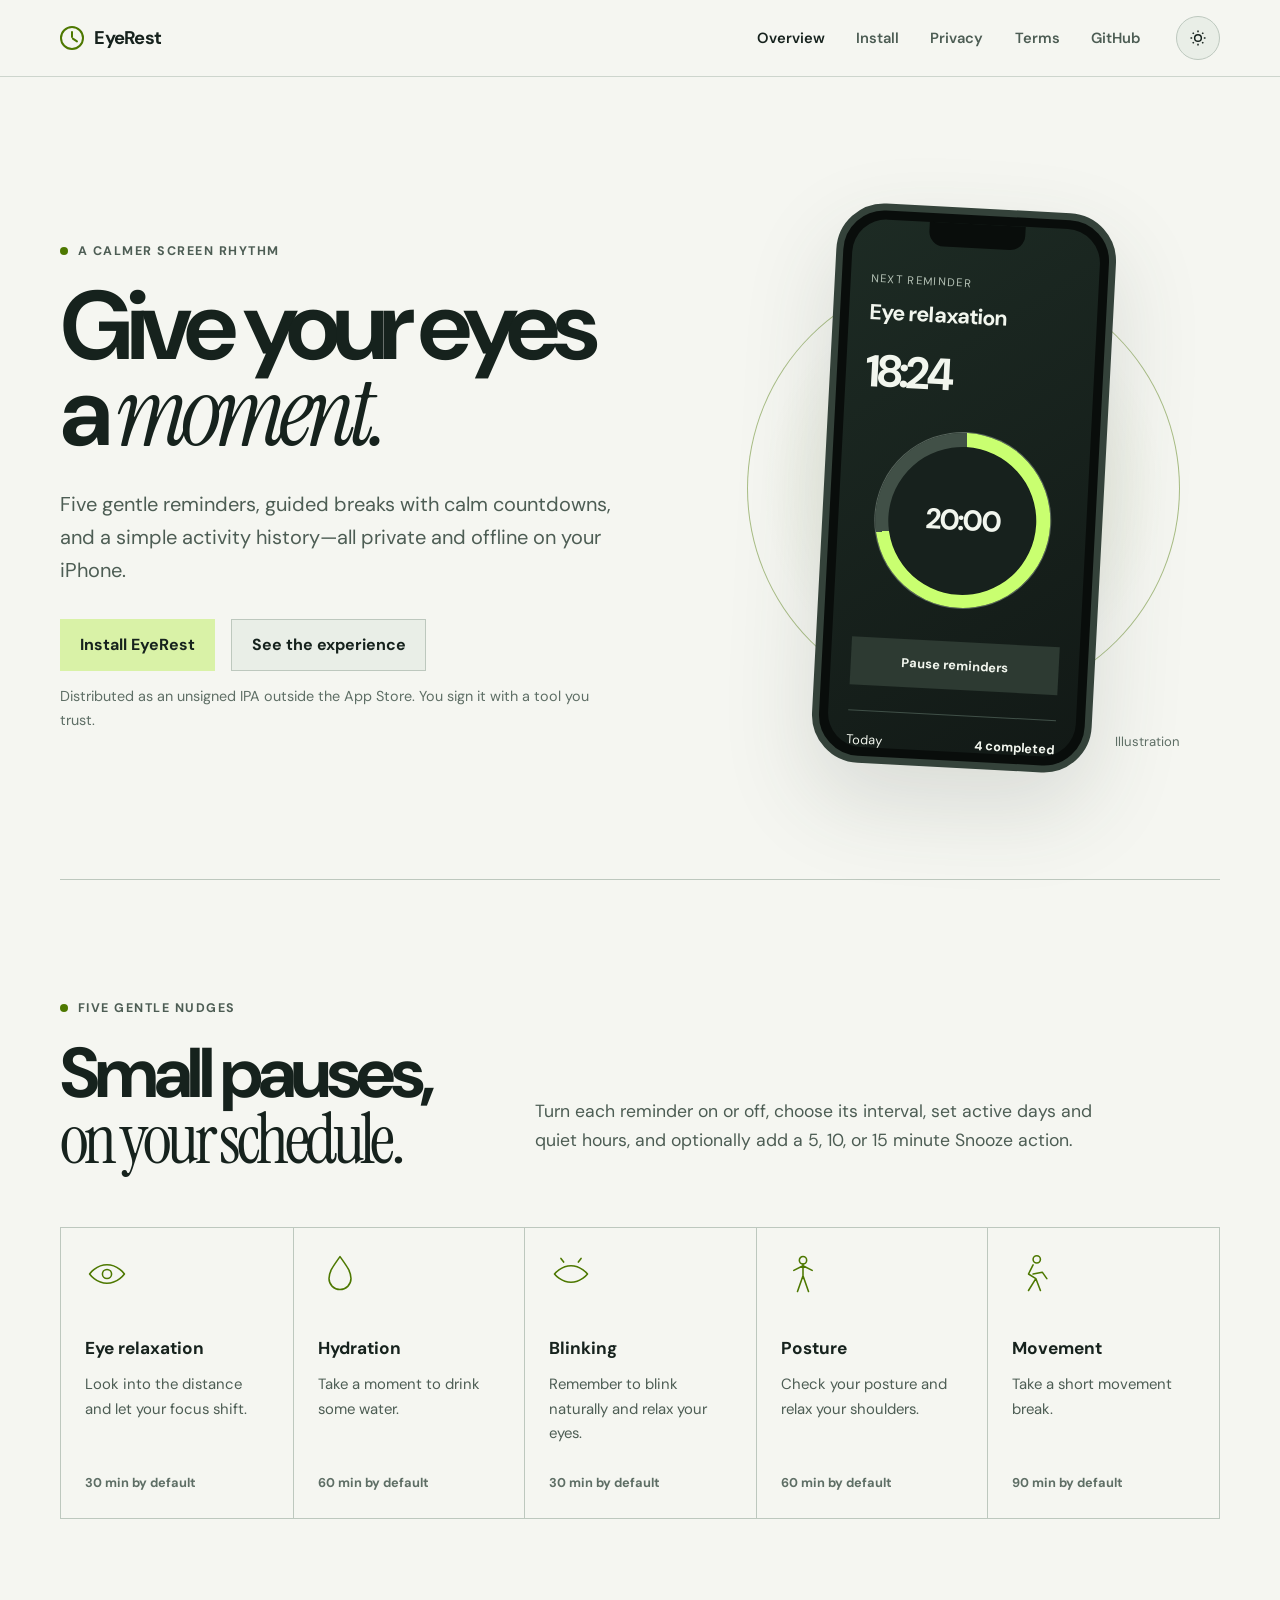
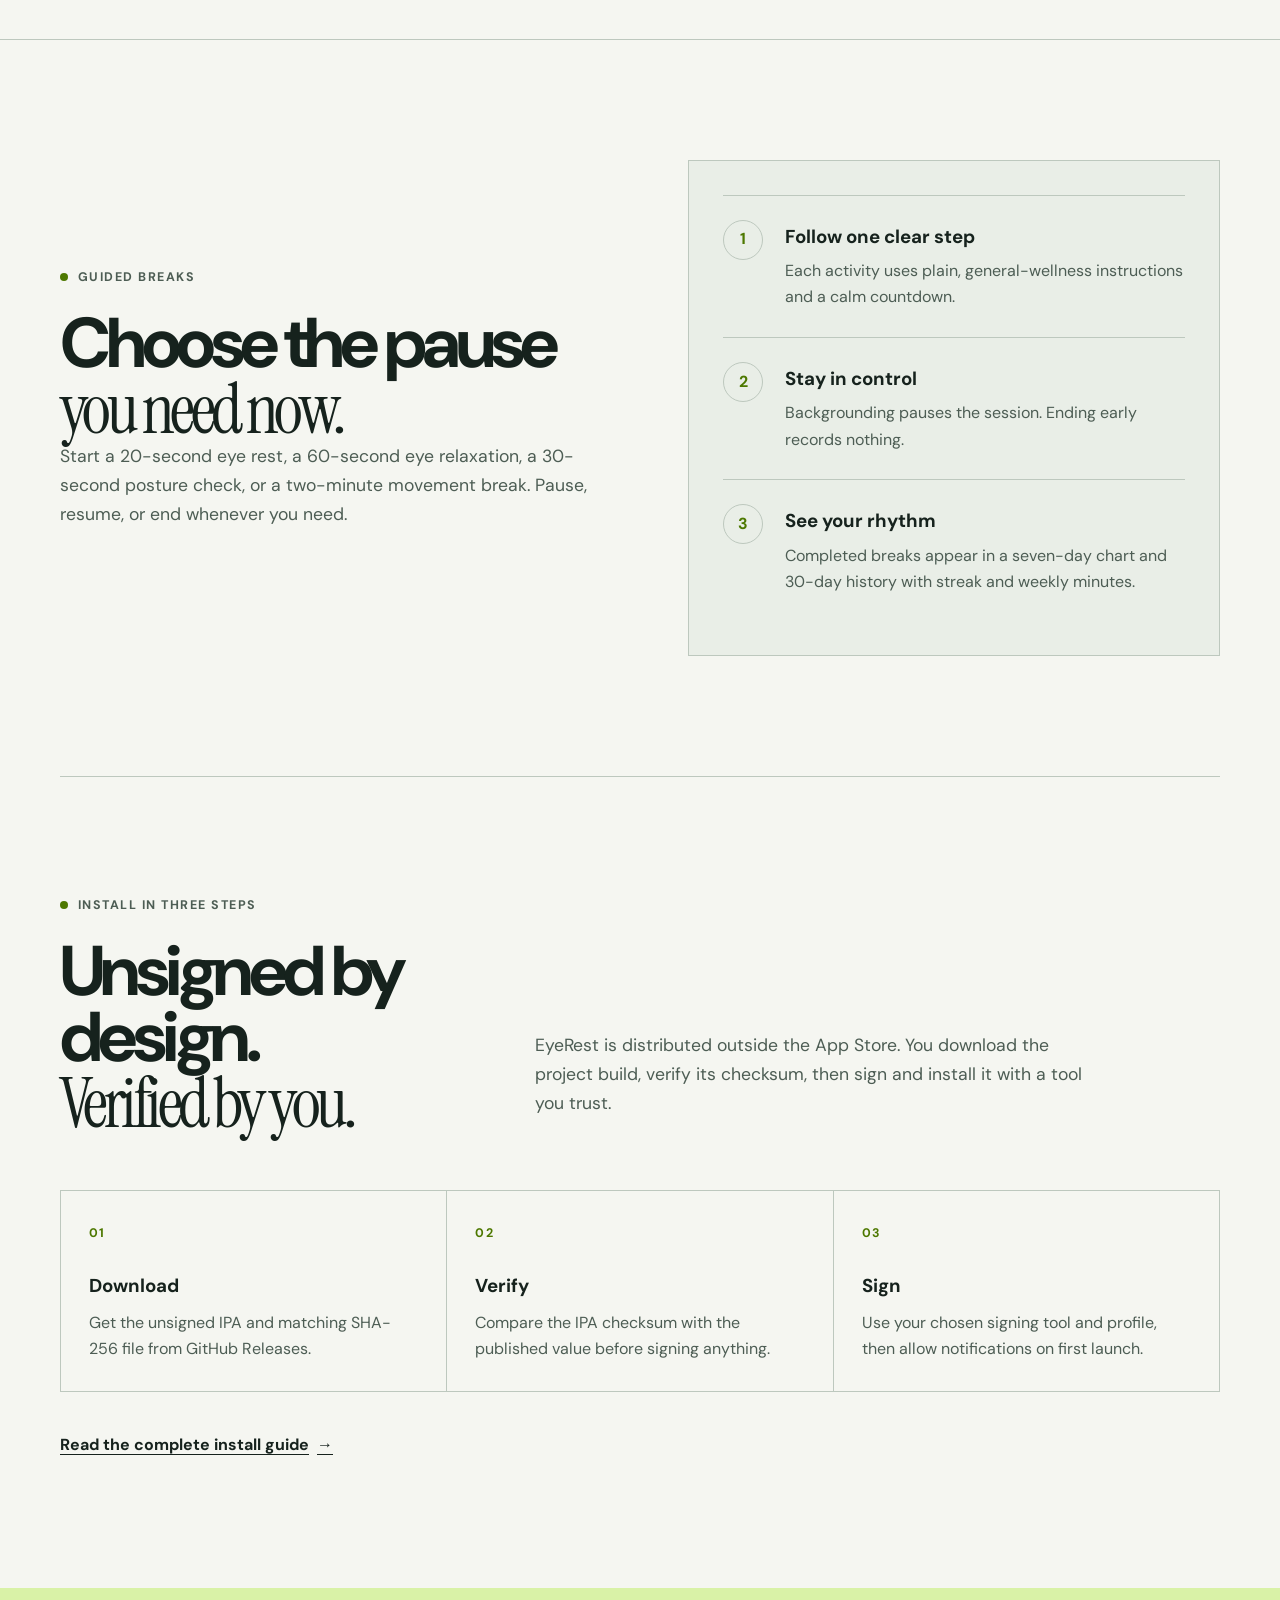
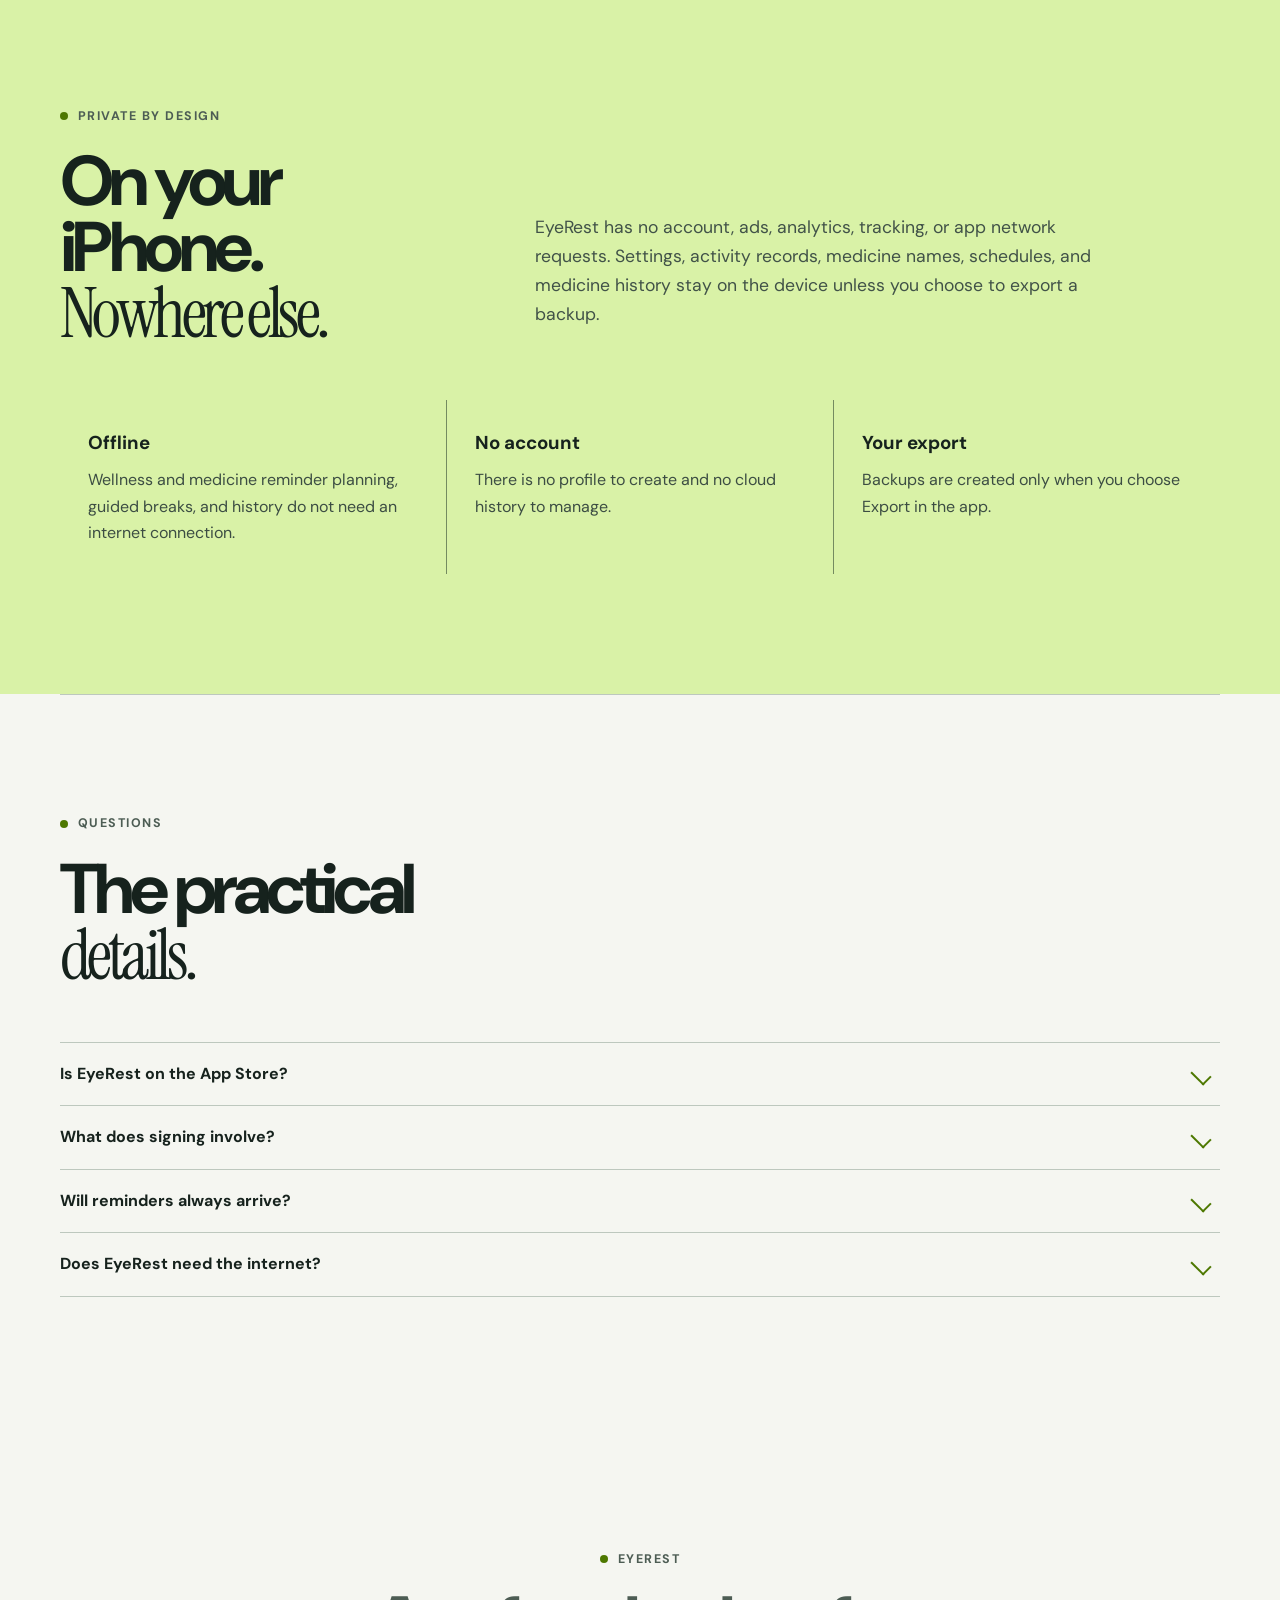
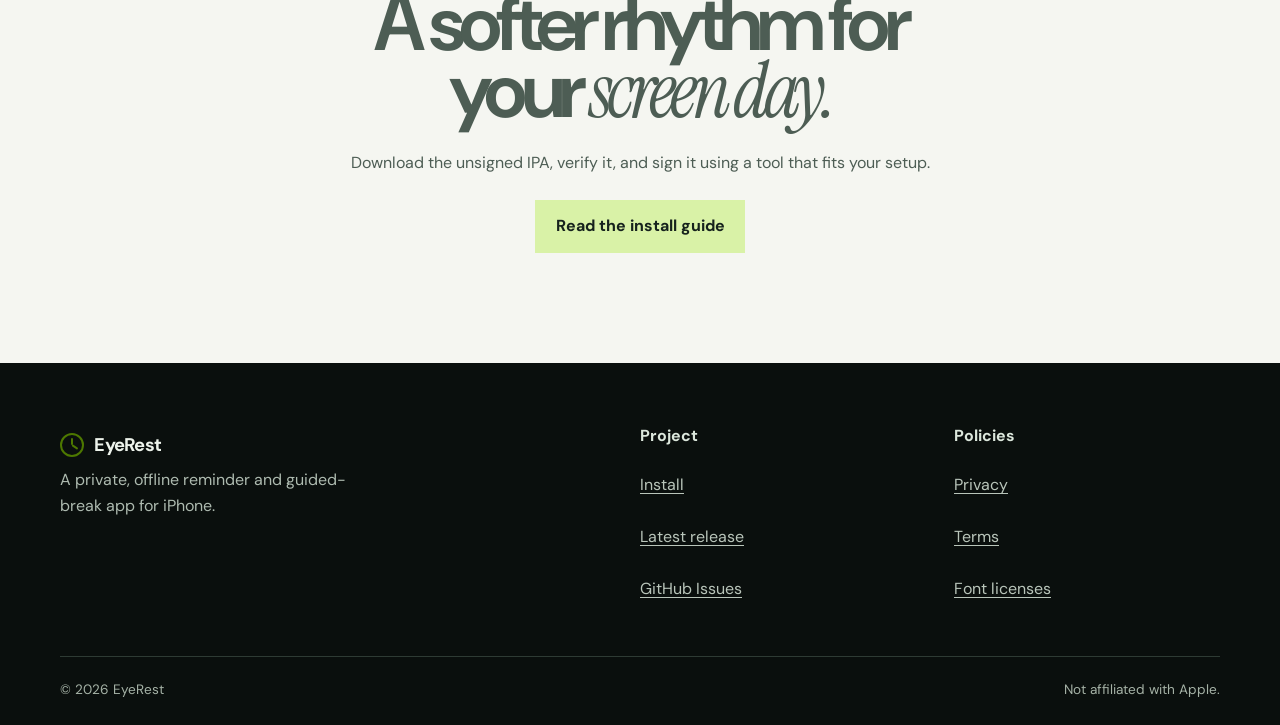
==== commit 0be742d8: "docs: explain medicine data on website" ====
--- a/website/index.html
+++ b/website/index.html
@@ -3,7 +3,7 @@
 <head>
   <meta charset="utf-8"><meta name="viewport" content="width=device-width,initial-scale=1">
   <title>EyeRest — Gentle reminders and guided breaks for iPhone</title>
-  <meta name="description" content="EyeRest is a private, offline iPhone app with five gentle reminders, guided breaks, and activity history. Download the unsigned IPA and sign it yourself.">
+  <meta name="description" content="EyeRest is a private, offline iPhone app with wellness and medicine reminders, guided breaks, and local history. Download the unsigned IPA and sign it yourself.">
   <link rel="canonical" href="https://astear17.sino.tw/EyeRest/">
   <meta property="og:type" content="website"><meta property="og:title" content="EyeRest — Give your eyes a moment."><meta property="og:description" content="Five gentle reminders, guided breaks, and private on-device activity history for iPhone."><meta property="og:url" content="https://astear17.sino.tw/EyeRest/"><meta property="og:image" content="https://astear17.sino.tw/EyeRest/assets/og-image.png">
   <meta name="twitter:card" content="summary_large_image"><meta name="twitter:title" content="EyeRest — Give your eyes a moment."><meta name="twitter:description" content="A private, offline reminder and guided-break app for iPhone."><meta name="twitter:image" content="https://astear17.sino.tw/EyeRest/assets/og-image.png">
@@ -33,7 +33,7 @@
     </section>
     <section class="section"><div class="shell split"><div class="reveal"><p class="eyebrow">Guided breaks</p><h2>Choose the pause<br><span class="serif">you need now.</span></h2><p class="section-intro">Start a 20-second eye rest, a 60-second eye relaxation, a 30-second posture check, or a two-minute movement break. Pause, resume, or end whenever you need.</p></div><div class="panel reveal"><div class="steps"><div class="step"><h3>Follow one clear step</h3><p>Each activity uses plain, general-wellness instructions and a calm countdown.</p></div><div class="step"><h3>Stay in control</h3><p>Backgrounding pauses the session. Ending early records nothing.</p></div><div class="step"><h3>See your rhythm</h3><p>Completed breaks appear in a seven-day chart and 30-day history with streak and weekly minutes.</p></div></div></div></div></section>
     <section class="section shell" aria-labelledby="install-overview-heading"><div class="section-head"><div><p class="eyebrow">Install in three steps</p><h2 id="install-overview-heading">Unsigned by design.<br><span class="serif">Verified by you.</span></h2></div><p class="section-intro">EyeRest is distributed outside the App Store. You download the project build, verify its checksum, then sign and install it with a tool you trust.</p></div><ol class="install-overview"><li><span>01</span><h3>Download</h3><p>Get the unsigned IPA and matching SHA-256 file from GitHub Releases.</p></li><li><span>02</span><h3>Verify</h3><p>Compare the IPA checksum with the published value before signing anything.</p></li><li><span>03</span><h3>Sign</h3><p>Use your chosen signing tool and profile, then allow notifications on first launch.</p></li></ol><p class="section-action"><a class="text-link" href="install.html">Read the complete install guide <span aria-hidden="true">→</span></a></p></section>
-    <section class="section privacy-band"><div class="shell"><div class="section-head"><div><p class="eyebrow">Private by design</p><h2>On your iPhone.<br><span class="serif">Nowhere else.</span></h2></div><p class="section-intro muted">EyeRest has no account, ads, analytics, tracking, or app network requests. Settings, preferences, and activity records stay on the device unless you choose to export a backup.</p></div><div class="fact-grid"><div class="fact"><h3>Offline</h3><p>Reminder planning, guided breaks, and history do not need an internet connection.</p></div><div class="fact"><h3>No account</h3><p>There is no profile to create and no cloud history to manage.</p></div><div class="fact"><h3>Your export</h3><p>Backups are created only when you choose Export in the app.</p></div></div></div></section>
+    <section class="section privacy-band"><div class="shell"><div class="section-head"><div><p class="eyebrow">Private by design</p><h2>On your iPhone.<br><span class="serif">Nowhere else.</span></h2></div><p class="section-intro muted">EyeRest has no account, ads, analytics, tracking, or app network requests. Settings, activity records, medicine names, schedules, and medicine history stay on the device unless you choose to export a backup.</p></div><div class="fact-grid"><div class="fact"><h3>Offline</h3><p>Wellness and medicine reminder planning, guided breaks, and history do not need an internet connection.</p></div><div class="fact"><h3>No account</h3><p>There is no profile to create and no cloud history to manage.</p></div><div class="fact"><h3>Your export</h3><p>Backups are created only when you choose Export in the app.</p></div></div></div></section>
     <section class="section shell"><div class="section-head"><div><p class="eyebrow">Questions</p><h2>The practical<br><span class="serif">details.</span></h2></div></div><div class="faq-list"><details><summary>Is EyeRest on the App Store?</summary><p>No. EyeRest is distributed as an unsigned IPA outside the App Store and is not planned for App Store distribution. The IPA cannot run until you sign it.</p></details><details><summary>What does signing involve?</summary><p>Download the latest release, verify its SHA-256, then use a signing and installation tool you trust. Tool requirements differ, and some free Apple ID signatures expire after about seven days.</p></details><details><summary>Will reminders always arrive?</summary><p>iOS controls final delivery. Permissions, Focus, notification summaries, battery state, and signing-profile capabilities can affect alerts. EyeRest keeps a limited queue, so open it now and then.</p></details><details><summary>Does EyeRest need the internet?</summary><p>The app itself makes no network requests. GitHub and this project website are used only to distribute files and documentation outside the app.</p></details></div></section>
     <section class="closing shell"><p class="eyebrow" style="justify-content:center">EyeRest</p><p class="display">A softer rhythm for your <em>screen day.</em></p><p>Download the unsigned IPA, verify it, and sign it using a tool that fits your setup.</p><a class="button button-primary" href="install.html">Read the install guide</a></section>
   </main>
